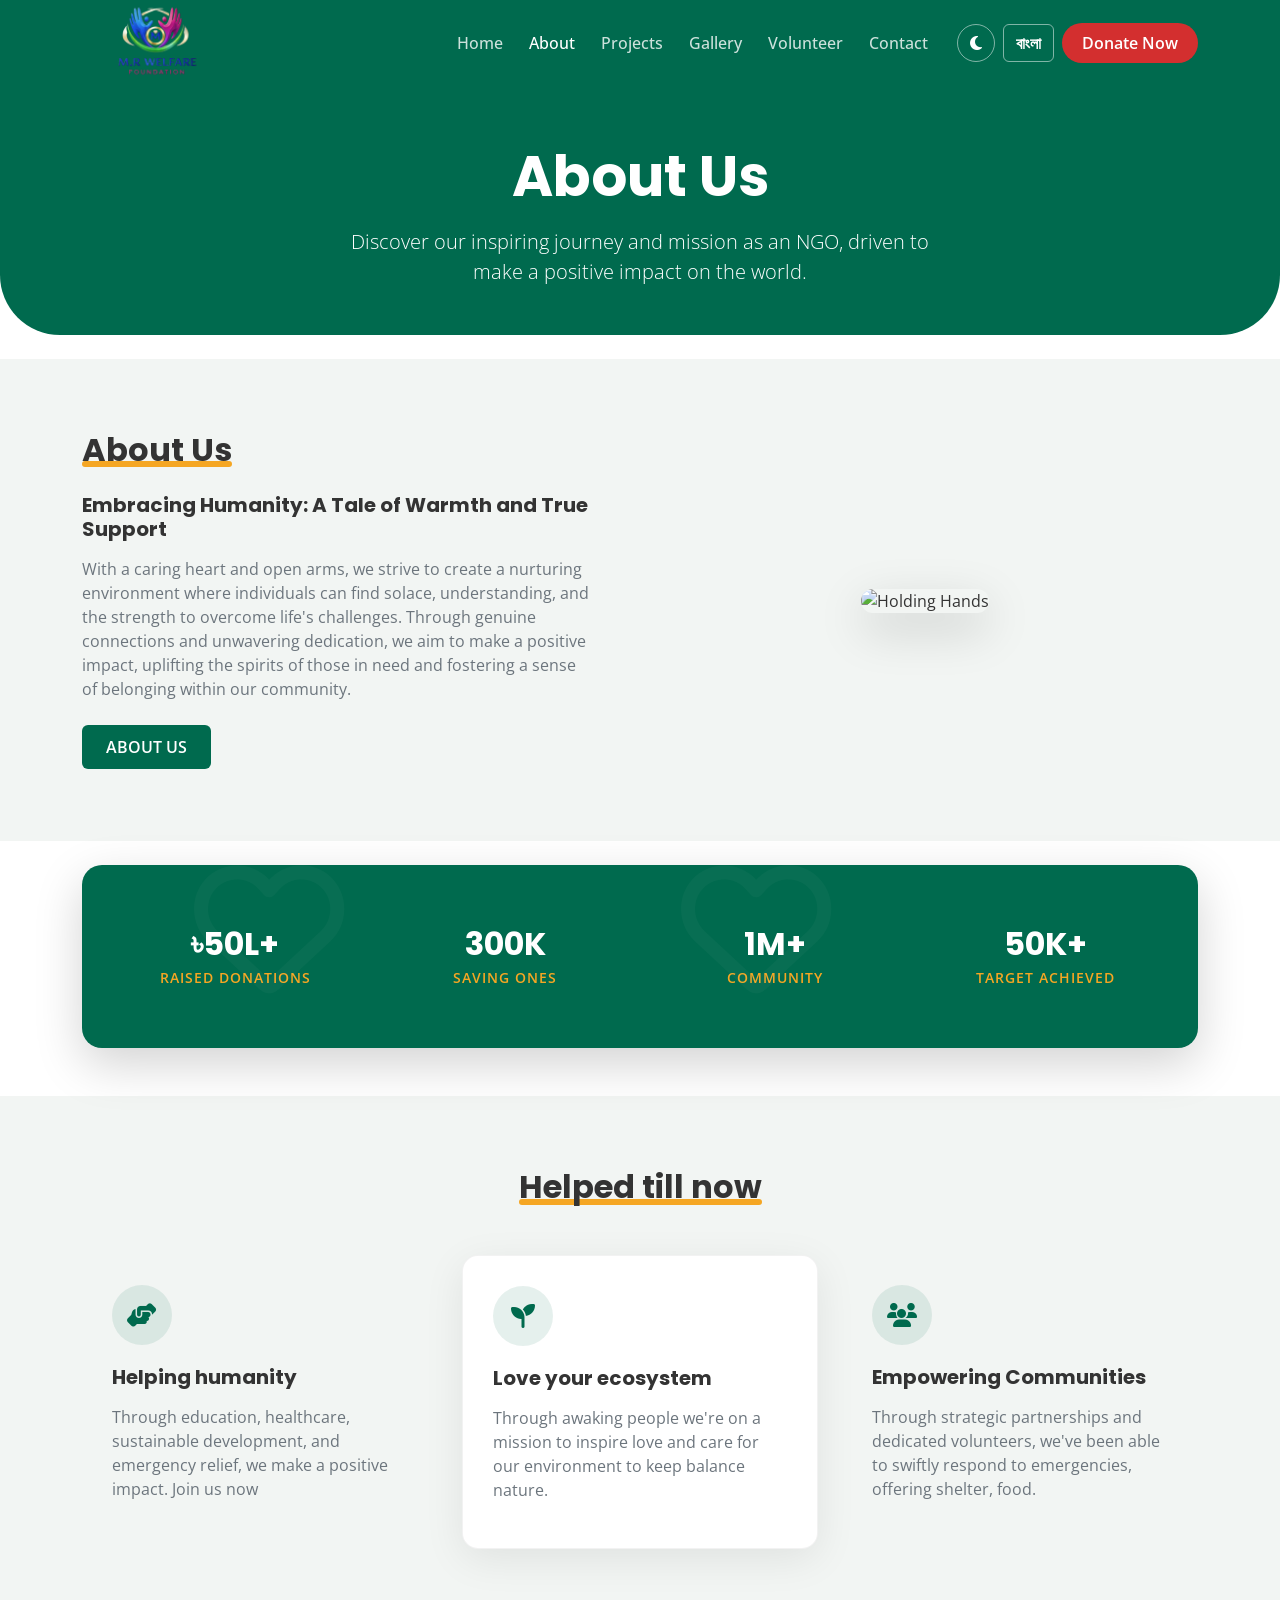
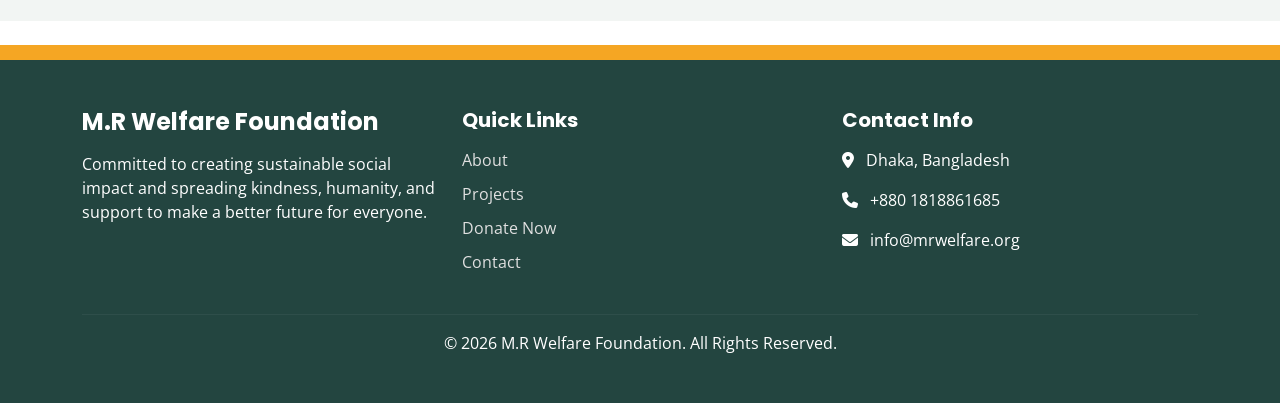
==== about.html @ cd856afd "First commit" ====
<!DOCTYPE html>
<html lang="en">
<head>
    <meta charset="UTF-8">
    <meta name="viewport" content="width=device-width, initial-scale=1.0">
    <title>About Us | M.R Welfare Foundation</title>
    
    <link href="https://fonts.googleapis.com/css2?family=Open+Sans:wght@300;400;600&family=Poppins:wght@400;500;600;700&family=Noto+Sans+Bengali:wght@400;500;600;700&display=swap" rel="stylesheet">
    <link href="https://cdn.jsdelivr.net/npm/bootstrap@5.3.2/dist/css/bootstrap.min.css" rel="stylesheet">
    <link rel="stylesheet" href="https://cdnjs.cloudflare.com/ajax/libs/font-awesome/6.4.2/css/all.min.css">
    
    <link rel="stylesheet" href="asstes/css/style.css">
</head>
<body>

    <nav class="navbar navbar-expand-lg sticky-top custom-navbar">
        <div class="container">
            <a class="navbar-brand" href="index.html">
                <img class="nav-logo" src="asstes/image/logo.png" alt="Logo" title="M.R Welfare Foundation">
            </a>
            <button class="navbar-toggler text-white" type="button" data-bs-toggle="collapse" data-bs-target="#navbarNav">
                <i class="fa-solid fa-bars text-white"></i>
            </button>
            <div class="collapse navbar-collapse" id="navbarNav">
                <ul class="navbar-nav ms-auto align-items-center">
                    <li class="nav-item"><a class="nav-link" href="index.html" data-lang="nav_home">Home</a></li>
                    <li class="nav-item"><a class="nav-link active" href="about.html" data-lang="nav_about">About</a></li>
                    <li class="nav-item"><a class="nav-link" href="projects.html" data-lang="nav_projects">Projects</a></li>
                    <li class="nav-item"><a class="nav-link" href="gallery.html" data-lang="nav_gallery">Gallery</a></li>
                    <li class="nav-item"><a class="nav-link" href="volunteer.html" data-lang="nav_volunteer">Volunteer</a></li>
                    <li class="nav-item"><a class="nav-link" href="contact.html" data-lang="nav_contact">Contact</a></li>
                </ul>
                <div class="d-flex align-items-center ms-lg-3 gap-2 mt-3 mt-lg-0">
                    <button id="theme-toggle" class="btn btn-outline-light rounded-circle" title="Toggle Dark/Light Mode">
                        <i class="fa-solid fa-moon"></i>
                    </button>
                    <button id="lang-toggle" class="btn btn-outline-light fw-bold">বাংলা</button>
                    <a class="btn btn-donate" href="donation.html" data-lang="nav_donate">Donate Now</a>
                </div>
            </div>
        </div>
    </nav>

    <header class="about-hero-section d-flex align-items-center justify-content-center">
        <div class="container text-center text-white pb-4">
            <h1 class="display-4 fw-bold mb-3" data-lang="ab_header_title">About Us</h1>
            <p class="lead mx-auto" style="max-width: 600px;" data-lang="ab_header_sub">Discover our inspiring journey and mission as an NGO, driven to make a positive impact on the world.</p>
        </div>
    </header>

    <section class="py-5 mt-4 theme-bg-alt">
        <div class="container py-4">
            <div class="row align-items-center">
                <div class="col-lg-6 pe-lg-5 mb-5 mb-lg-0">
                    <h2 class="fw-bold mb-4 theme-text">
                        <span class="highlight-underline" data-lang="ab_title">About Us</span>
                    </h2>
                    <h5 class="fw-bold mb-3 theme-text" data-lang="ab_subtitle">Embracing Humanity: A Tale of Warmth and True Support</h5>
                    <p class="theme-text-muted mb-4" data-lang="ab_desc">With a caring heart and open arms, we strive to create a nurturing environment where individuals can find solace, understanding, and the strength to overcome life's challenges. Through genuine connections and unwavering dedication, we aim to make a positive impact, uplifting the spirits of those in need and fostering a sense of belonging within our community.</p>
                    <a href="contact.html" class="btn btn-primary-custom" data-lang="ab_btn">ABOUT US</a>
                </div>
                <div class="col-lg-6 text-center">
                    <img src="https://images.unsplash.com/photo-1469571486292-0ba58a3f068b?ixlib=rb-4.0.3&auto=format&fit=crop&w=600&q=80" alt="Holding Hands" class="img-fluid about-side-img shadow-lg">
                </div>
            </div>
        </div>
    </section>

    <section class="py-4 theme-bg">
        <div class="container">
            <div class="stats-banner shadow-lg">
                <div class="row text-center g-4">
                    <div class="col-6 col-md-3">
                        <h2 class="fw-bold text-white mb-1">৳50L+</h2>
                        <p class="stats-label mb-0" data-lang="stat_1">RAISED DONATIONS</p>
                    </div>
                    <div class="col-6 col-md-3">
                        <h2 class="fw-bold text-white mb-1">300K</h2>
                        <p class="stats-label mb-0" data-lang="stat_2">SAVING ONES</p>
                    </div>
                    <div class="col-6 col-md-3">
                        <h2 class="fw-bold text-white mb-1">1M+</h2>
                        <p class="stats-label mb-0" data-lang="stat_3">COMMUNITY</p>
                    </div>
                    <div class="col-6 col-md-3">
                        <h2 class="fw-bold text-white mb-1">50K+</h2>
                        <p class="stats-label mb-0" data-lang="stat_4">TARGET ACHIEVED</p>
                    </div>
                </div>
            </div>
        </div>
    </section>

    <section class="py-5 my-4 theme-bg-alt">
        <div class="container py-4 text-center">
            <h2 class="fw-bold mb-5 theme-text">
                <span class="highlight-underline" data-lang="helped_title">Helped till now</span>
            </h2>
            
            <div class="row g-4 text-start">
                <div class="col-md-4">
                    <div class="feature-box theme-card">
                        <div class="icon-wrapper"><i class="fa-solid fa-handshake-angle"></i></div>
                        <h5 class="fw-bold mb-3 theme-text" data-lang="feat_1_title">Helping humanity</h5>
                        <p class="theme-text-muted" data-lang="feat_1_desc">Through education, healthcare, sustainable development, and emergency relief, we make a positive impact. Join us now</p>
                    </div>
                </div>
                <div class="col-md-4">
                    <div class="feature-box active theme-card-active">
                        <div class="icon-wrapper"><i class="fa-solid fa-seedling"></i></div>
                        <h5 class="fw-bold mb-3 theme-text" data-lang="feat_2_title">Love your ecosystem</h5>
                        <p class="theme-text-muted" data-lang="feat_2_desc">Through awaking people we're on a mission to inspire love and care for our environment to keep balance nature.</p>
                    </div>
                </div>
                <div class="col-md-4">
                    <div class="feature-box theme-card">
                        <div class="icon-wrapper"><i class="fa-solid fa-users"></i></div>
                        <h5 class="fw-bold mb-3 theme-text" data-lang="feat_3_title">Empowering Communities</h5>
                        <p class="theme-text-muted" data-lang="feat_3_desc">Through strategic partnerships and dedicated volunteers, we've been able to swiftly respond to emergencies, offering shelter, food.</p>
                    </div>
                </div>
            </div>
        </div>
    </section>

    <div style="height: 15px; background-color: #F5A623; width: 100%;"></div>

    <footer class="footer py-5 text-white">
        <div class="container">
            <div class="row g-4">
                <div class="col-lg-4">
                    <h4 class="fw-bold mb-3" data-lang="footer_title">M.R Welfare Foundation</h4>
                    <p class="text-light" data-lang="footer_desc">Committed to creating sustainable social impact...</p>
                </div>
                <div class="col-lg-4">
                    <h5 class="fw-bold mb-3" data-lang="footer_quick_links">Quick Links</h5>
                    <ul class="list-unstyled footer-links">
                        <li><a href="about.html" data-lang="nav_about">About Us</a></li>
                        <li><a href="projects.html" data-lang="nav_projects">Our Projects</a></li>
                        <li><a href="donation.html" data-lang="nav_donate">Donate</a></li>
                        <li><a href="contact.html" data-lang="nav_contact">Contact Us</a></li>
                    </ul>
                </div>
                <div class="col-lg-4">
                    <h5 class="fw-bold mb-3" data-lang="footer_contact_info">Contact Info</h5>
                    <p><i class="fa-solid fa-location-dot me-2"></i> <span data-lang="footer_address">Dhaka, Bangladesh</span></p>
                    <p><i class="fa-solid fa-phone me-2"></i> <span data-lang="footer_phone">+880 1XXXXXXXXX</span></p>
                    <p><i class="fa-solid fa-envelope me-2"></i> <span data-lang="footer_email">info@mrwelfare.org</span></p>
                </div>
            </div>
            <hr class="mt-4 mb-3 border-secondary">
            <div class="text-center">
                <p class="mb-0" data-lang="footer_copyright">&copy; 2026 M.R Welfare Foundation. All Rights Reserved.</p>
            </div>
        </div>
    </footer>

    <script src="https://cdn.jsdelivr.net/npm/bootstrap@5.3.2/dist/js/bootstrap.bundle.min.js"></script>
    <script src="asstes/js/script.js"></script>
</body>
</html>
---- asstes/css/style.css ----
/* =========================================
   M.R WELFARE FOUNDATION - CUSTOM STYLES
   Theme: Bangladesh Red & Green (Professional)
========================================= */

:root {
    /* Red & Green Theme Colors */
    --primary-green: #006A4E; /* Bangladesh Flag Deep Green */
    --accent-red: #D32F2F;    /* Professional Crimson Red */
    
    /* Other Layout Colors */
    --footer-bg: #6D8299;     /* Heather Blue (Always) */
    --alternate-bg: #F2F5F3;  /* Very Light Greenish-White */
    --main-bg: #FFFFFF;            
    --text-color: #333333;
    
    /* Fonts */
    --font-heading: 'Poppins', sans-serif;
    --font-body: 'Open Sans', sans-serif;
    --font-bangla: 'Noto Sans Bengali', sans-serif;
}

/* --- Dark Mode Variables --- */
body.dark-mode {
    --main-bg: #121212;
    --alternate-bg: #1A221F; /* Very Dark Greenish-Black */
    --text-color: #E0E0E0;
}

/* Base Styles */
body {
    font-family: var(--font-body);
    background-color: var(--main-bg);
    color: var(--text-color);
    transition: background-color 0.4s, color 0.4s;
}

/* Bangla Font Setup */
body.bangla-active { font-family: var(--font-bangla); }
h1, h2, h3, h4, h5, h6 { font-family: var(--font-heading); }
body.bangla-active h1, body.bangla-active h2, body.bangla-active h3, body.bangla-active h4, body.bangla-active h5, body.bangla-active h6 {
    font-family: var(--font-bangla);
}

/* --- Theme Backgrounds & Text Colors (For Smooth Transitions) --- */
.theme-bg { background-color: var(--main-bg); transition: 0.4s; }
.theme-bg-alt { background-color: var(--alternate-bg); transition: 0.4s; }
.theme-text { color: var(--text-color) !important; transition: 0.4s; }
.theme-text-muted { color: #6c757d !important; transition: 0.4s; }

/* Text Colors */
.text-primary-custom { color: var(--primary-green) !important; }
.text-secondary-custom { color: var(--accent-red) !important; }
.bg-light-alt { background-color: var(--alternate-bg); }

/* Dark Mode Specific Adjustments */
body.dark-mode .theme-bg-alt { background-color: var(--alternate-bg) !important; }
body.dark-mode .theme-card { background-color: #242424 !important; }
body.dark-mode .theme-text { color: #E0E0E0 !important; }
body.dark-mode .theme-text-muted { color: #A0A0A0 !important; }

/* Custom Buttons */
.btn-primary-custom {
    background-color: var(--primary-green);
    color: #fff;
    border: none;
    padding: 10px 24px;
    font-weight: 600;
    transition: 0.3s ease-in-out;
}

.btn-primary-custom:hover {
    background-color: var(--accent-red); 
    color: #fff;
}

/* Donate Button */
.btn-donate {
    background-color: var(--accent-red);
    color: #fff;
    font-weight: 600;
    border-radius: 25px;
    padding: 8px 20px;
    border: none;
    transition: 0.3s;
}

.btn-donate:hover {
    background-color: #B71C1C; 
    color: #fff;
}

/* Navbar */
.custom-navbar {
    background-color: var(--primary-green);
    padding: 15px 0; 
    /* height: 75px; <--- এটি মুছে দেওয়া হয়েছে যাতে মোবাইলের মেনু ওপেন হতে পারে */
}

.nav-logo {
    height: 45px; 
    transform: scale(2.2); 
    transform-origin: left center; 
    width: auto;
    object-fit: contain;
    transition: 0.3s ease-in-out;
}

.custom-navbar .nav-link {
    color: rgba(255,255,255,0.8);
    font-weight: 500;
    margin: 0 5px;
    transition: 0.3s;
}

.custom-navbar .nav-link:hover, 
.custom-navbar .nav-link.active {
    color: #fff;
}

/* Theme & Language Toggles */
#theme-toggle, #lang-toggle {
    border-color: rgba(255,255,255,0.5);
    color: #fff;
}

#theme-toggle:hover, #lang-toggle:hover {
    background-color: var(--accent-red);
    border-color: var(--accent-red);
}

/* Hero Section */
.hero-section {
    background: linear-gradient(rgba(0, 106, 78, 0.75), rgba(0, 0, 0, 0.7)), url('https://images.unsplash.com/photo-1532629345422-7515f3d16bb0?ixlib=rb-4.0.3&auto=format&fit=crop&w=1920&q=80') center/cover no-repeat;
    height: 80vh;
    min-height: 500px;
}

/* Services / Our Work */
.service-card {
    transition: transform 0.3s, box-shadow 0.3s;
    border-radius: 10px;
}

.service-card:hover {
    transform: translateY(-10px);
    box-shadow: 0 10px 20px rgba(0,0,0,0.1) !important;
}

.icon-box {
    width: 70px;
    height: 70px;
    background-color: var(--alternate-bg);
    color: var(--primary-green);
    border-radius: 50%;
    display: flex;
    align-items: center;
    justify-content: center;
    font-size: 30px;
    transition: 0.3s;
}

.service-card:hover .icon-box {
    background-color: var(--primary-green);
    color: #fff;
}

body.dark-mode .icon-box {
    background-color: #333;
}

/* =========================================
   ABOUT US PAGE SPECIFIC STYLES
========================================= */

/* Rounded Header */
.about-hero-section {
    background-color: var(--primary-green);
    min-height: 250px;
    border-bottom-left-radius: 60px;
    border-bottom-right-radius: 60px;
    padding-top: 50px;
}

/* Yellow Highlight Underline */
.highlight-underline {
    position: relative;
    display: inline-block;
    z-index: 1;
}

.highlight-underline::after {
    content: "";
    position: absolute;
    left: 0;
    bottom: 2px;
    width: 100%;
    height: 6px;
    background-color: #F5A623; 
    z-index: -1;
    border-radius: 3px;
}

/* Side Image */
.about-side-img {
    border-radius: 20px;
    object-fit: cover;
    height: 450px;
    width: 100%;
    max-width: 400px;
}

/* Stats Banner */
.stats-banner {
    background-color: var(--primary-green);
    border-radius: 20px;
    padding: 60px 30px;
    position: relative;
    overflow: hidden;
}

.stats-banner::before {
    content: "\f004  \f004  \f004";
    font-family: "Font Awesome 6 Free";
    font-weight: 400;
    font-size: 150px;
    color: rgba(255, 255, 255, 0.03);
    position: absolute;
    top: -50px;
    left: 10%;
    letter-spacing: 150px;
    pointer-events: none;
}

.stats-label {
    color: #F5A623; 
    font-size: 0.85rem;
    font-weight: 600;
    letter-spacing: 1px;
}

/* Feature Boxes */
.feature-box {
    padding: 30px;
    border-radius: 16px;
    transition: 0.3s;
    height: 100%;
}

.feature-box.active {
    background-color: var(--main-bg);
    box-shadow: 0 10px 40px rgba(0,0,0,0.08);
    border: 1px solid rgba(0,0,0,0.05);
}

body.dark-mode .feature-box.active {
    background-color: #242424;
    border: 1px solid #333;
    box-shadow: 0 10px 40px rgba(0,0,0,0.5);
}

.icon-wrapper {
    width: 60px;
    height: 60px;
    background-color: rgba(0, 106, 78, 0.1);
    color: var(--primary-green);
    border-radius: 50%;
    display: flex;
    align-items: center;
    justify-content: center;
    font-size: 24px;
    margin-bottom: 20px;
}

body.dark-mode .icon-wrapper {
    background-color: rgba(255, 255, 255, 0.1);
    color: #A5D6A7;
}

/* =========================================
   OUR PROJECTS PAGE SPECIFIC STYLES
========================================= */

.project-card {
    transition: transform 0.3s ease, box-shadow 0.3s ease;
    background-color: var(--main-bg);
}

.project-card:hover {
    transform: translateY(-10px);
    box-shadow: 0 15px 35px rgba(0,0,0,0.1) !important;
}

body.dark-mode .project-card {
    background-color: #242424;
}

body.dark-mode .project-card:hover {
    box-shadow: 0 15px 35px rgba(0,0,0,0.4) !important;
}

.project-img-wrapper {
    position: relative;
    overflow: hidden;
    height: 250px;
}

.project-img {
    width: 100%;
    height: 100%;
    object-fit: cover;
    transition: transform 0.5s ease;
}

.project-card:hover .project-img {
    transform: scale(1.1); 
}

.project-badge {
    position: absolute;
    top: 20px;
    right: 20px;
    z-index: 2;
    box-shadow: 0 4px 10px rgba(0,0,0,0.2);
}

.btn-outline-primary-custom {
    color: var(--primary-green);
    border: 2px solid var(--primary-green);
    background: transparent;
    padding: 8px 20px;
    border-radius: 25px;
    transition: 0.3s;
}

.btn-outline-primary-custom:hover {
    background-color: var(--primary-green);
    color: #fff;
}

body.dark-mode .btn-outline-primary-custom {
    color: #fff;
    border-color: #fff;
}

body.dark-mode .btn-outline-primary-custom:hover {
    background-color: var(--primary-green);
    border-color: var(--primary-green);
}

/* =========================================
   FOOTER - Updated Color
========================================= */
.footer {
    background-color: rgba(35, 69, 64, 1) !important; 
    color: #ffffff !important;
}

body.dark-mode .footer h4, 
body.dark-mode .footer h5, 
body.dark-mode .footer p, 
body.dark-mode .footer span,
.footer h4, .footer h5, .footer p, .footer span {
    color: #ffffff !important;
}

.footer-links li {
    margin-bottom: 10px;
}

.footer-links a {
    color: #E0E0E0 !important;
    text-decoration: none;
    transition: 0.3s;
}

.footer-links a:hover {
    color: #FFFFFF !important;
    padding-left: 5px;
    text-decoration: underline;
}

.border-secondary {
    border-color: rgba(255, 255, 255, 0.2) !important;
}

/* =========================================
   RESPONSIVE DESIGN (MOBILE & TABLET FIXES)
========================================= */
@media (max-width: 991px) {
    /* Navbar collapse menu padding */
    .navbar-collapse {
        background-color: var(--primary-green);
        padding: 15px;
        border-radius: 10px;
        margin-top: 10px;
    }
}

@media (max-width: 768px) {
    /* Logo scaling fix for mobile */
    .nav-logo {
        transform: scale(1.5); 
        margin-left: 10px;
    }

    /* Hero section button fix for mobile */
    .hero-buttons .btn {
        display: block;
        width: 100%;
        margin-bottom: 15px;
    }
    .hero-buttons .me-3 {
        margin-right: 0 !important;
    }

    /* About page responsive fixes */
    .about-side-img {
        height: 300px;
        margin-top: 30px;
    }
    
    .about-hero-section {
        border-bottom-left-radius: 30px;
        border-bottom-right-radius: 30px;
        padding-top: 20px;
    }

    .stats-banner {
        padding: 30px 15px;
    }

    .stats-banner h2 {
        font-size: 1.6rem;
    }
}
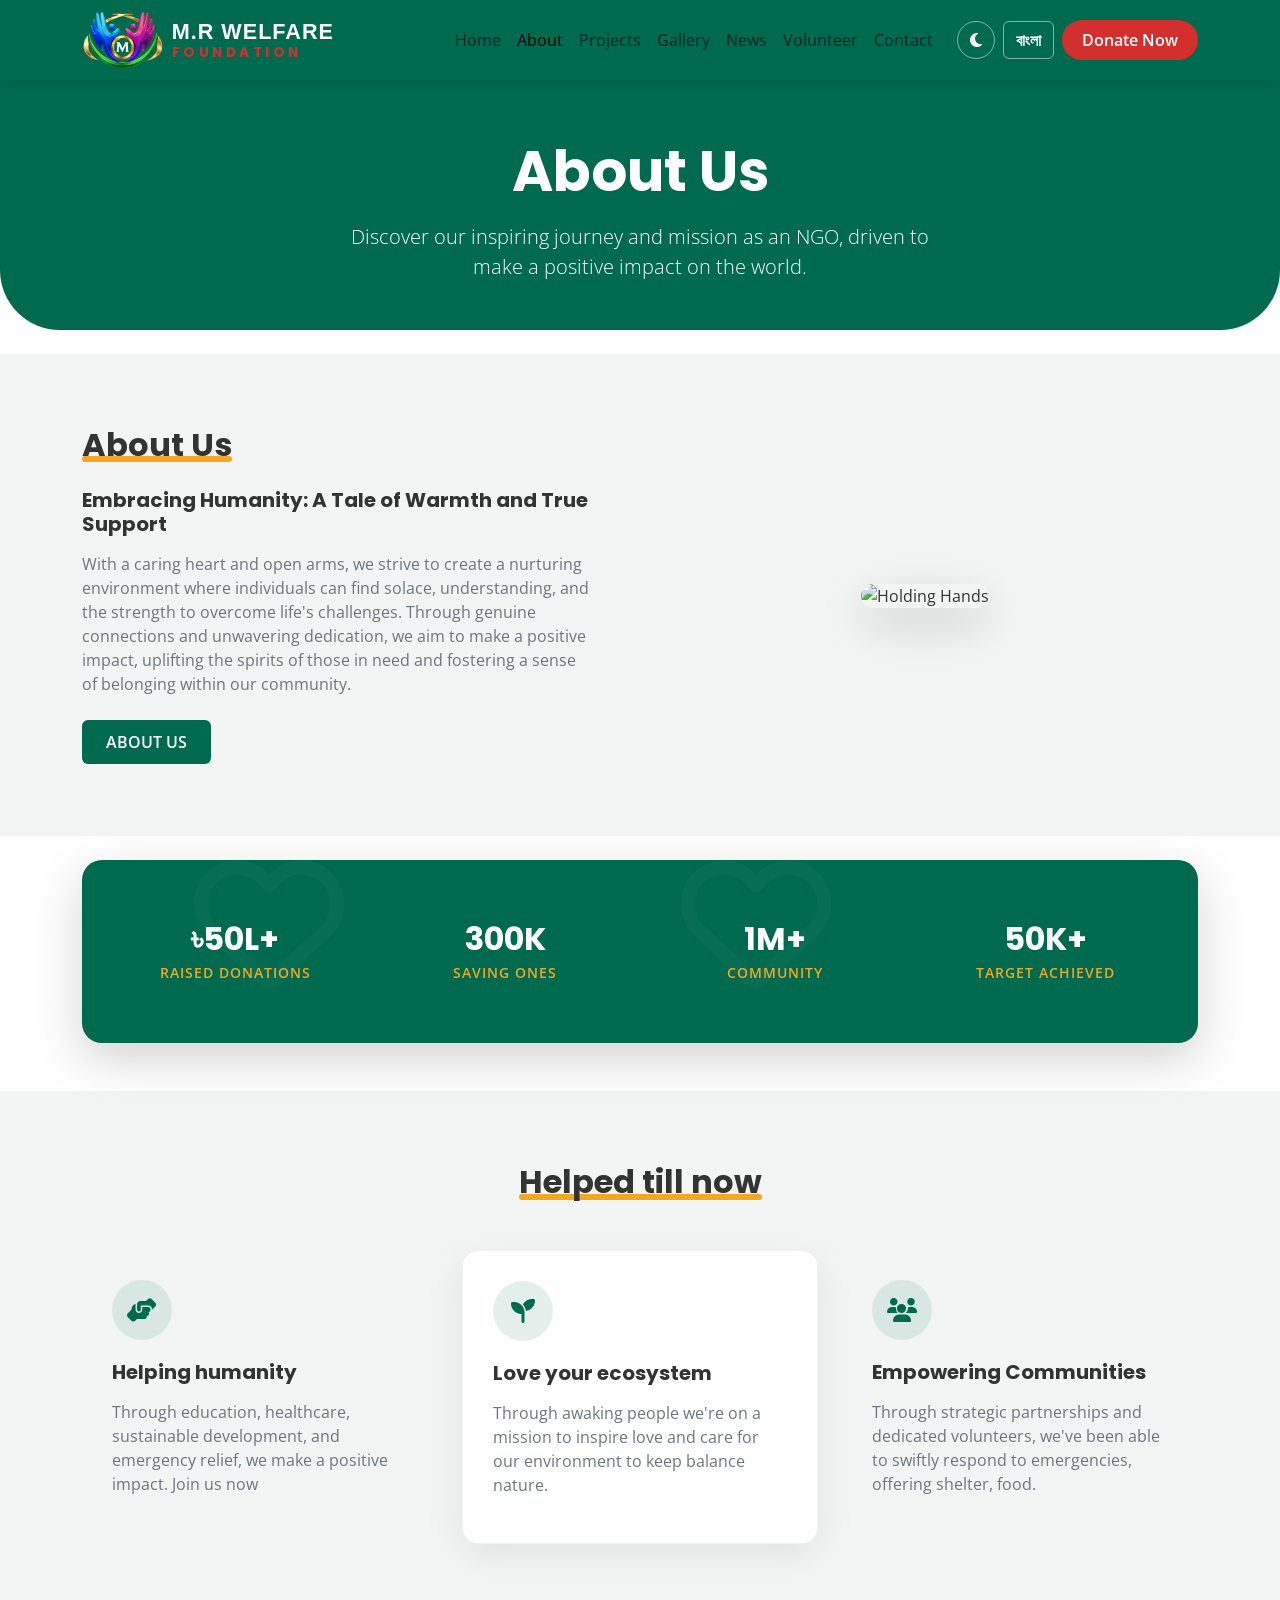
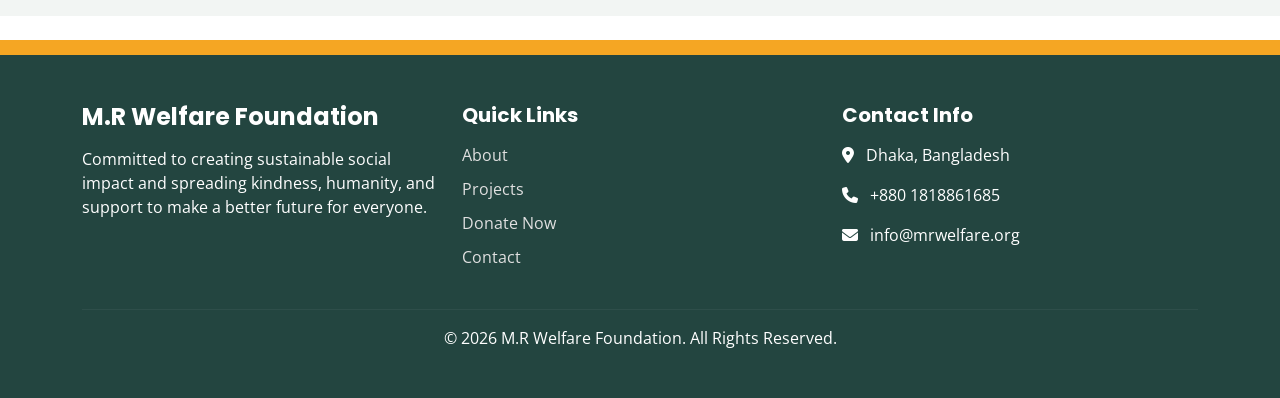
==== commit 80d5c0f5: "Update website design" ====
--- a/about.html
+++ b/about.html
@@ -15,8 +15,13 @@
 
     <nav class="navbar navbar-expand-lg sticky-top custom-navbar">
         <div class="container">
-            <a class="navbar-brand" href="index.html">
+            <a class="navbar-brand custom-brand align-items-center" href="index.html">
                 <img class="nav-logo" src="asstes/image/logo.png" alt="Logo" title="M.R Welfare Foundation">
+                
+                <div class="brand-text-container d-flex flex-column justify-content-center">
+                    <span class="brand-title text-white">M.R WELFARE</span>
+                    <span class="brand-subtitle">FOUNDATION</span>
+                </div>
             </a>
             <button class="navbar-toggler text-white" type="button" data-bs-toggle="collapse" data-bs-target="#navbarNav">
                 <i class="fa-solid fa-bars text-white"></i>
@@ -27,6 +32,7 @@
                     <li class="nav-item"><a class="nav-link active" href="about.html" data-lang="nav_about">About</a></li>
                     <li class="nav-item"><a class="nav-link" href="projects.html" data-lang="nav_projects">Projects</a></li>
                     <li class="nav-item"><a class="nav-link" href="gallery.html" data-lang="nav_gallery">Gallery</a></li>
+                    <li class="nav-item"><a class="nav-link" href="blog.html" data-lang="nav_blog">News</a></li>
                     <li class="nav-item"><a class="nav-link" href="volunteer.html" data-lang="nav_volunteer">Volunteer</a></li>
                     <li class="nav-item"><a class="nav-link" href="contact.html" data-lang="nav_contact">Contact</a></li>
                 </ul>
--- a/asstes/css/style.css
+++ b/asstes/css/style.css
@@ -91,33 +91,76 @@
 }
 
 /* Navbar */
+/* Navbar */
 .custom-navbar {
     background-color: var(--primary-green);
-    padding: 15px 0; 
-    /* height: 75px; <--- এটি মুছে দেওয়া হয়েছে যাতে মোবাইলের মেনু ওপেন হতে পারে */
+    padding: 5px 0 !important;
+    box-shadow: 0 2px 10px rgba(0,0,0,0.1);
+    /* নিচের লাইনটি অ্যানিমেশনের জন্য যোগ করা হলো */
+    transition: transform 0.4s ease-in-out, background-color 0.4s; 
+    z-index: 1030; /* অন্য সবকিছুর উপরে রাখার জন্য */
+}
+
+/* স্ক্রল করলে ন্যাভবার লুকানোর ক্লাস */
+.nav-hidden {
+    transform: translateY(-100%); /* এটি ন্যাভবারকে উপরের দিকে টেনে স্ক্রিনের বাইরে লুকিয়ে ফেলবে */
+}
+
+
+/* =========================================
+   Navbar Logo & Brand Text Adjustments
+========================================= */
+.custom-brand {
+    display: flex;
+    text-decoration: none;
+    align-items: center;
+    gap: 8px; /* লোগো এবং লেখার মাঝের ফাঁকা জায়গা একদম কমিয়ে দিলাম */
+    z-index: 10;
 }
 
 .nav-logo {
-    height: 45px; 
-    transform: scale(2.2); 
-    transform-origin: left center; 
+    height: 60px; /* লোগো আগের চেয়ে অনেক বড় এবং স্পষ্ট দেখাবে */
     width: auto;
     object-fit: contain;
-    transition: 0.3s ease-in-out;
-}
-
-.custom-navbar .nav-link {
-    color: rgba(255,255,255,0.8);
-    font-weight: 500;
-    margin: 0 5px;
-    transition: 0.3s;
-}
-
-.custom-navbar .nav-link:hover, 
-.custom-navbar .nav-link.active {
-    color: #fff;
-}
-
+    /* নোট: যদি আপনার PNG ইমেজের ভেতরেই অনেক ফাঁকা জায়গা থাকে, তাহলে নিচের লাইনটির কমেন্ট তুলে দিন: */
+    margin-right: opx; 
+}
+
+/* টেক্সটের ডিজাইন আরও প্রফেশনাল করা হলো */
+.brand-title {
+    font-size: 1.35rem; /* লেখাটি লোগোর সাথে ব্যালেন্স করার জন্য সাইজ */
+    font-weight: 800;
+    letter-spacing: 1px;
+    font-family: var(--font-heading);
+    line-height: 1;
+}
+
+.brand-subtitle {
+    color: var(--accent-red);
+    font-size: 0.85rem;
+    font-weight: 700;
+    letter-spacing: 3.5px; /* নিচের লেখাটা একটু ছড়ানো থাকলে প্রফেশনাল লাগে */
+    font-family: var(--font-heading);
+    line-height: 1;
+    margin-top: 3px;
+}
+
+/* মোবাইলের জন্য রেস্পন্সিভ ফিক্স */
+@media (max-width: 768px) {
+    .custom-brand {
+        gap: 18px; /* মোবাইলে গ্যাপ আরও কম হবে */
+    }
+    .nav-logo {
+        height: 50px; /* মোবাইলেও লোগো স্পষ্ট ও বড় থাকবে */
+    }
+    .brand-title {
+        font-size: 1.1rem;
+    }
+    .brand-subtitle {
+        font-size: 0.65rem;
+        letter-spacing: 2px;
+    }
+}
 /* Theme & Language Toggles */
 #theme-toggle, #lang-toggle {
     border-color: rgba(255,255,255,0.5);
@@ -384,6 +427,289 @@
     border-color: rgba(255, 255, 255, 0.2) !important;
 }
 
+
+/* =========================================
+   DONATION PAGE SPECIFIC STYLES
+========================================= */
+
+/* Amount Selection Buttons */
+.amount-btn {
+    color: var(--primary-green);
+    border-color: var(--primary-green);
+    border-radius: 8px;
+    transition: 0.3s;
+}
+
+.amount-btn:hover, .amount-btn.active {
+    background-color: var(--primary-green);
+    color: #fff;
+    border-color: var(--primary-green);
+}
+
+body.dark-mode .amount-btn {
+    color: #A5D6A7;
+    border-color: #A5D6A7;
+}
+
+body.dark-mode .amount-btn:hover, body.dark-mode .amount-btn.active {
+    background-color: #A5D6A7;
+    color: #121212;
+}
+
+/* Custom Input Field */
+.amount-input::-webkit-outer-spin-button,
+.amount-input::-webkit-inner-spin-button {
+    -webkit-appearance: none;
+    margin: 0;
+}
+
+/* Dark Mode Form Inputs */
+.theme-input {
+    background-color: transparent;
+    border: 1px solid #ced4da;
+    color: var(--text-color);
+    transition: 0.3s;
+}
+
+body.dark-mode .theme-input {
+    background-color: #2A2A2A;
+    border-color: #444;
+    color: #E0E0E0;
+}
+
+body.dark-mode .theme-input::placeholder {
+    color: #888;
+}
+
+body.dark-mode .theme-input:focus {
+    background-color: #333;
+    border-color: var(--primary-green);
+    color: #fff;
+    box-shadow: 0 0 0 0.25rem rgba(0, 106, 78, 0.25);
+}
+
+/* Payment Boxes */
+.payment-box {
+    background-color: #FAFAFA;
+    border-color: #eee !important;
+    transition: 0.3s;
+}
+
+.payment-box:hover {
+    box-shadow: 0 5px 15px rgba(0,0,0,0.05);
+    transform: translateY(-2px);
+}
+
+body.dark-mode .payment-box {
+    background-color: #2A2A2A;
+    border-color: #333 !important;
+}
+
+body.dark-mode .payment-box .bg-light {
+    background-color: #333 !important;
+}
+
+/* =========================================
+   GALLERY PAGE SPECIFIC STYLES
+========================================= */
+
+.gallery-item {
+    position: relative;
+    overflow: hidden;
+    border-radius: 12px;
+    cursor: pointer;
+    background-color: #000; /* For better contrast during transition */
+}
+
+.gallery-item img {
+    width: 100%;
+    height: 300px; /* Fixed height for uniformity */
+    object-fit: cover;
+    transition: transform 0.5s ease, opacity 0.5s ease;
+}
+
+/* The overlay that slides up from the bottom */
+.gallery-overlay {
+    position: absolute;
+    bottom: -100%; /* Hidden by default */
+    left: 0;
+    width: 100%;
+    padding: 30px 20px 20px;
+    background: linear-gradient(to top, rgba(0, 106, 78, 0.95), transparent);
+    color: white;
+    transition: bottom 0.4s ease-in-out;
+}
+
+/* Hover Effects */
+.gallery-item:hover img {
+    transform: scale(1.1);
+    opacity: 0.8; /* Slightly darkens the image to make text pop */
+}
+
+.gallery-item:hover .gallery-overlay {
+    bottom: 0; /* Slides up smoothly */
+}
+
+body.dark-mode .gallery-item {
+    border: 1px solid #333;
+}
+/* =========================================
+   MASONRY GALLERY (Random Layout)
+========================================= */
+.masonry-gallery {
+    column-count: 3;
+    column-gap: 1.5rem;
+}
+
+.masonry-item {
+    break-inside: avoid; /* Prevents images from splitting across columns */
+    margin-bottom: 1.5rem;
+    border-radius: 12px;
+    overflow: hidden;
+    position: relative;
+    background-color: #000;
+}
+
+.masonry-item img {
+    width: 100%;
+    display: block;
+    border-radius: 12px;
+    transition: transform 0.4s ease, opacity 0.4s ease;
+}
+
+.masonry-item:hover img {
+    transform: scale(1.08);
+    opacity: 0.85;
+}
+
+body.dark-mode .masonry-item {
+    border: 1px solid #333;
+}
+
+/* Responsive Masonry */
+@media (max-width: 991px) {
+    .masonry-gallery {
+        column-count: 2;
+    }
+}
+
+@media (max-width: 576px) {
+    .masonry-gallery {
+        column-count: 1;
+    }
+}
+/* =========================================
+   BLOG & NEWS PAGE SPECIFIC STYLES
+========================================= */
+
+.blog-card {
+    transition: transform 0.3s ease, box-shadow 0.3s ease;
+}
+
+.blog-card:hover {
+    transform: translateY(-8px);
+    box-shadow: 0 15px 35px rgba(0,0,0,0.1) !important;
+}
+
+body.dark-mode .blog-card:hover {
+    box-shadow: 0 15px 35px rgba(0,0,0,0.5) !important;
+}
+
+/* Date Badge Overlapping Image */
+.blog-date-badge {
+    position: absolute;
+    top: 15px;
+    left: 15px;
+    background-color: var(--accent-red);
+    color: white;
+    padding: 8px 15px;
+    border-radius: 10px;
+    text-align: center;
+    line-height: 1.2;
+}
+
+.blog-date-badge span {
+    font-size: 1.5rem;
+    font-weight: 700;
+}
+
+/* Custom Pagination */
+.pagination-custom .page-link {
+    color: var(--primary-green);
+    border: none;
+    margin: 0 5px;
+    border-radius: 8px;
+    font-weight: 600;
+    transition: 0.3s;
+    background-color: var(--main-bg);
+    box-shadow: 0 2px 5px rgba(0,0,0,0.05);
+}
+
+.pagination-custom .page-item.active .page-link {
+    background-color: var(--primary-green);
+    color: white;
+}
+
+.pagination-custom .page-link:hover {
+    background-color: var(--alternate-bg);
+}
+
+body.dark-mode .pagination-custom .page-link {
+    background-color: #242424;
+    color: #A5D6A7;
+}
+
+body.dark-mode .pagination-custom .page-item.active .page-link {
+    background-color: var(--primary-green);
+    color: white;
+}
+/* =========================================
+   CONTACT PAGE SPECIFIC STYLES
+========================================= */
+
+.contact-info-card {
+    transition: transform 0.3s ease;
+}
+
+.contact-info-card:hover {
+    transform: translateX(10px); /* Hover করলে একটু ডানদিকে সরবে */
+}
+
+/* Social Media Icon Buttons */
+.social-icon-btn {
+    display: flex;
+    align-items: center;
+    justify-content: center;
+    width: 45px;
+    height: 45px;
+    background-color: var(--primary-green);
+    color: white;
+    border-radius: 50%;
+    font-size: 1.2rem;
+    text-decoration: none;
+    transition: 0.3s ease;
+}
+
+.social-icon-btn:hover {
+    background-color: var(--accent-red);
+    color: white;
+    transform: translateY(-5px);
+    box-shadow: 0 5px 15px rgba(211, 47, 47, 0.4);
+}
+
+body.dark-mode .contact-info-card .icon-wrapper {
+    background-color: #333 !important;
+    color: #A5D6A7 !important;
+}
+
+/* Map Section Adjustment */
+.map-section iframe {
+    filter: grayscale(20%); /* ম্যাপটাকে ওয়েবসাইটের কালারের সাথে একটু মানানসই করার জন্য */
+}
+
+body.dark-mode .map-section iframe {
+    filter: invert(90%) hue-rotate(180deg) grayscale(30%); /* ডার্ক মোডে ম্যাপটাও ডার্ক হয়ে যাবে */
+}
 /* =========================================
    RESPONSIVE DESIGN (MOBILE & TABLET FIXES)
 ========================================= */
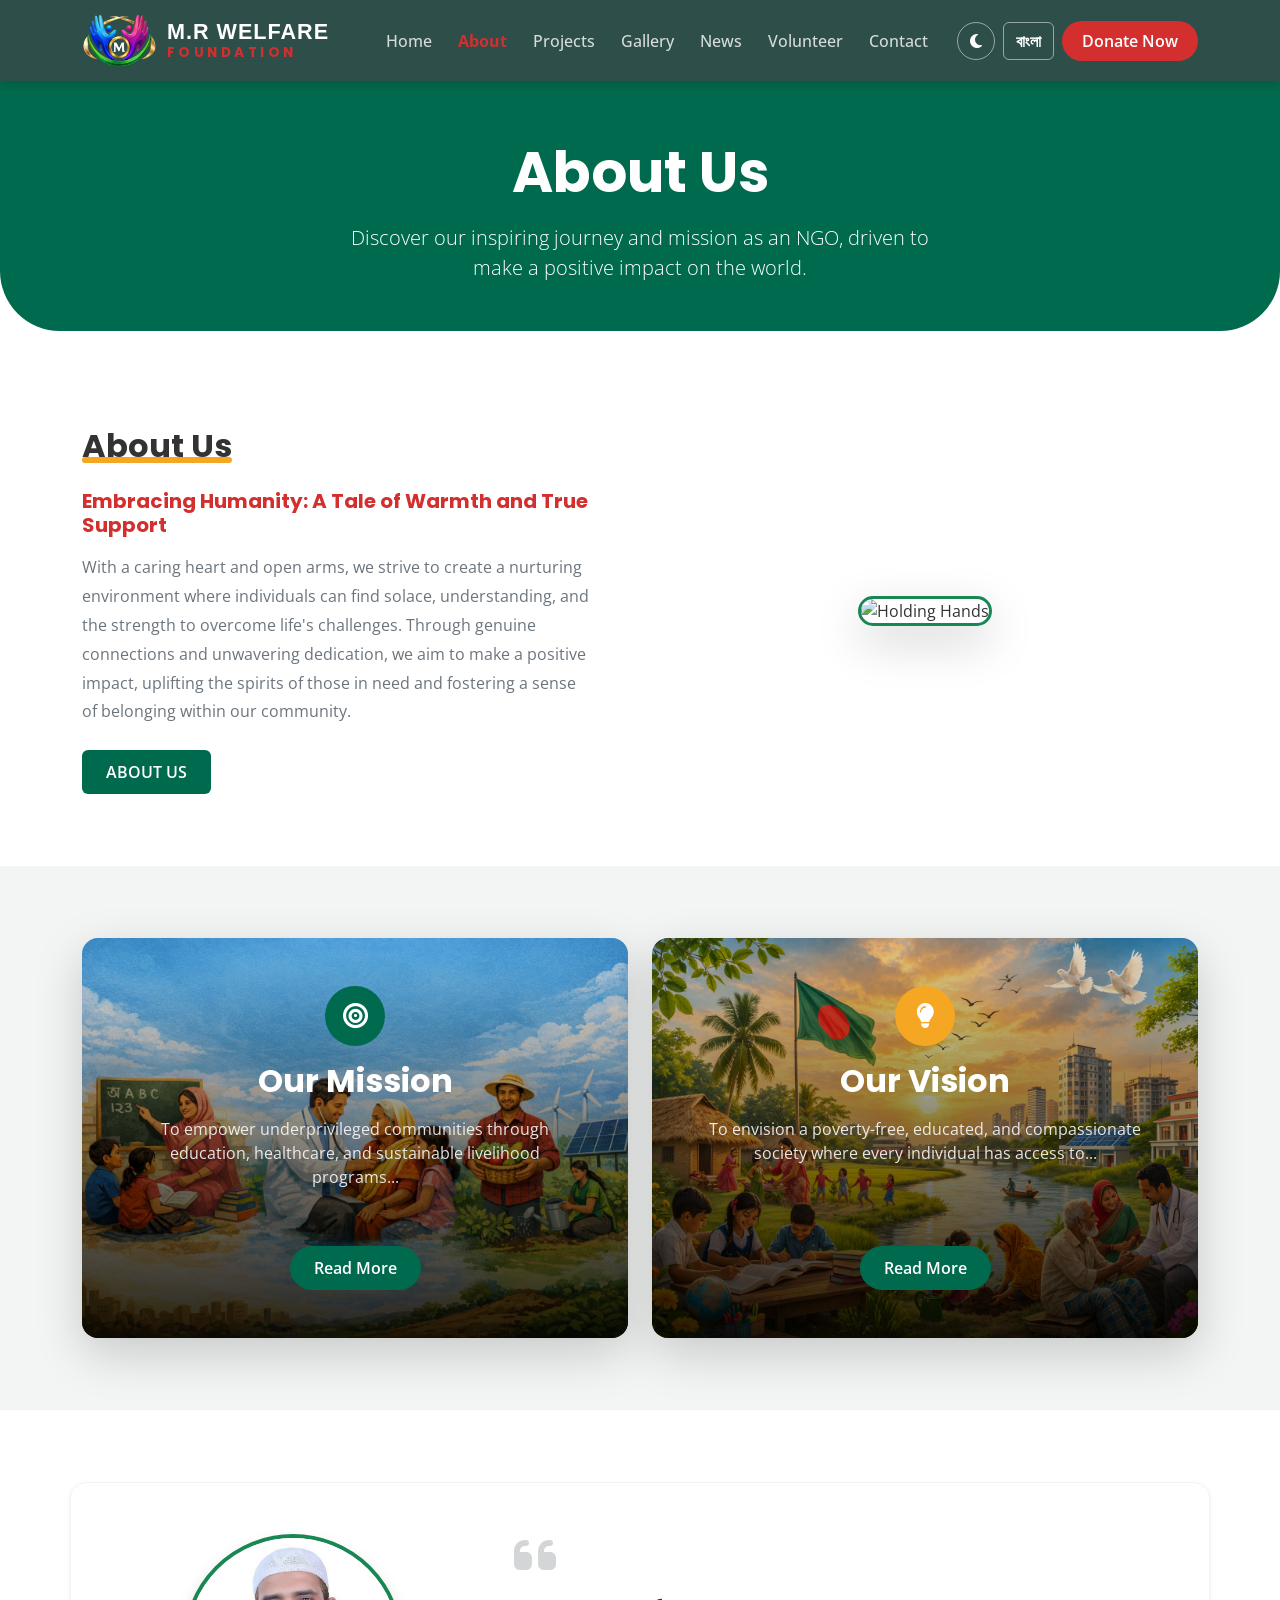
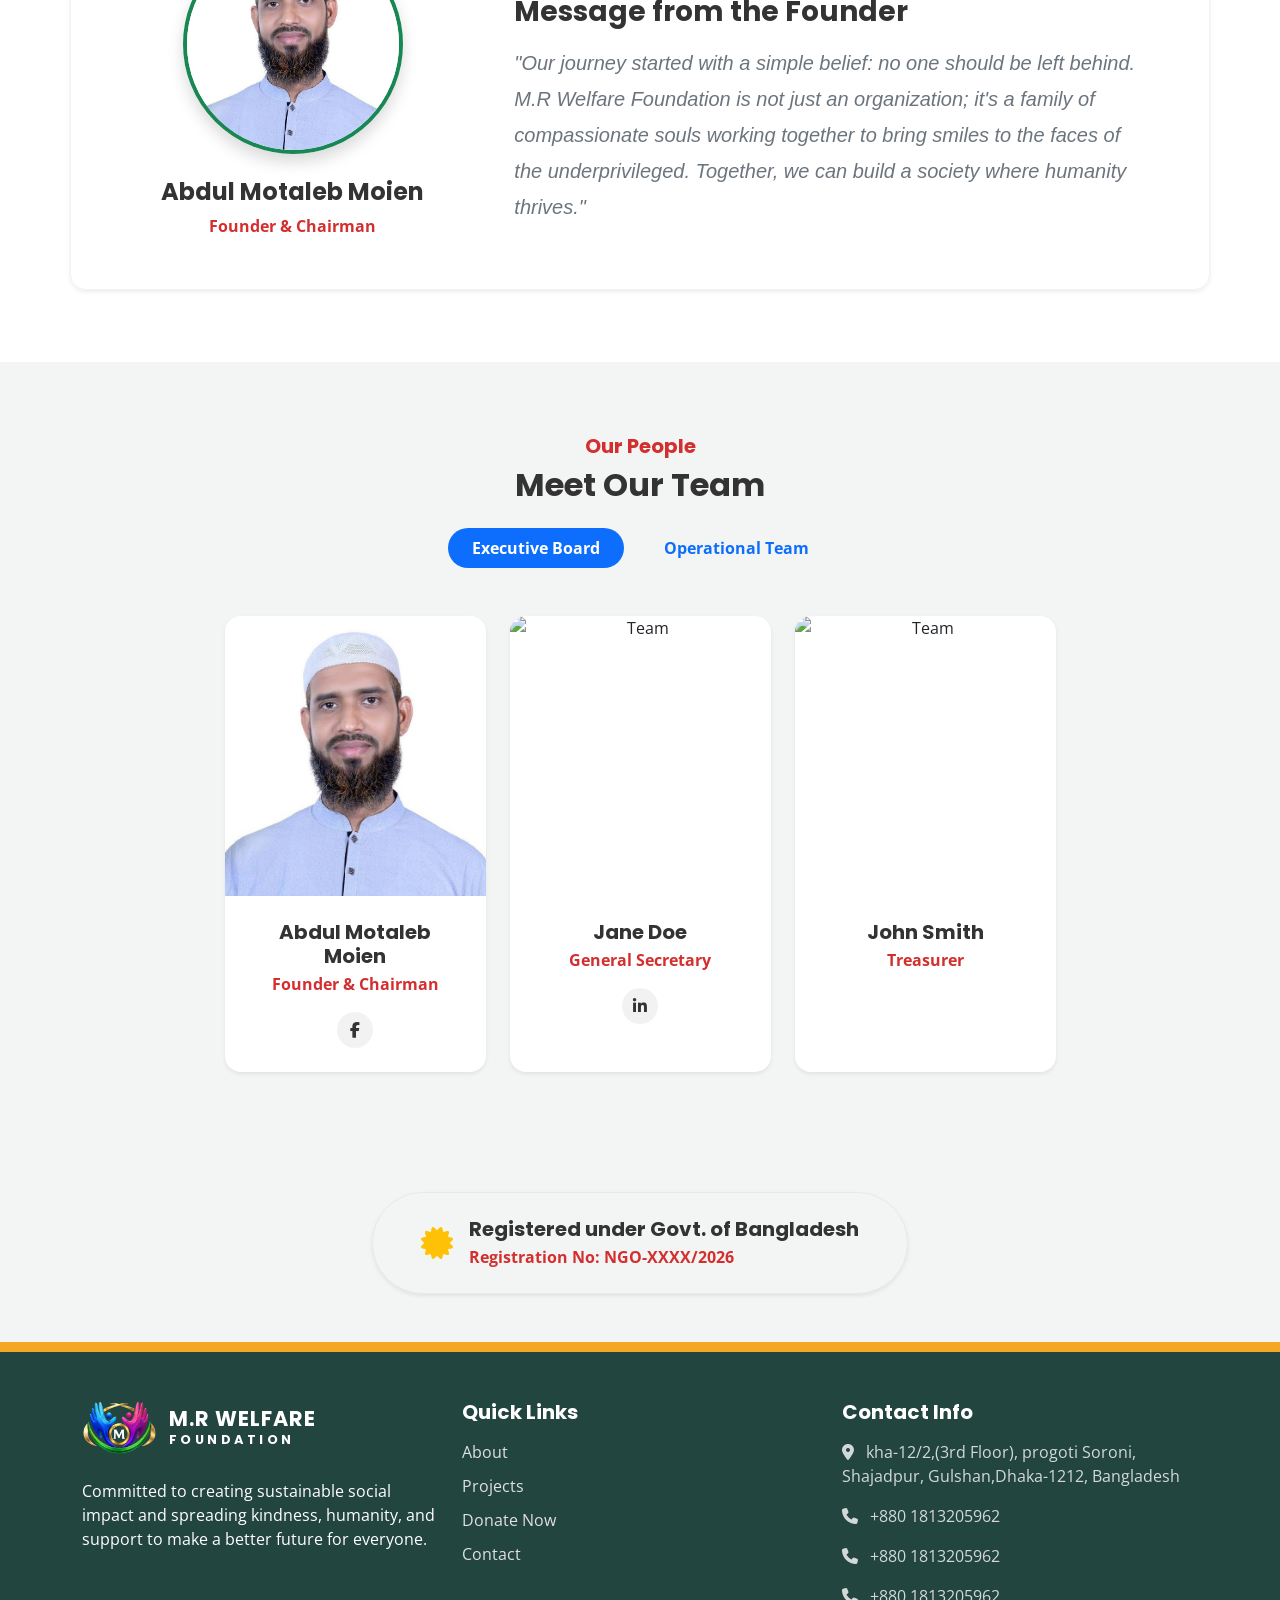
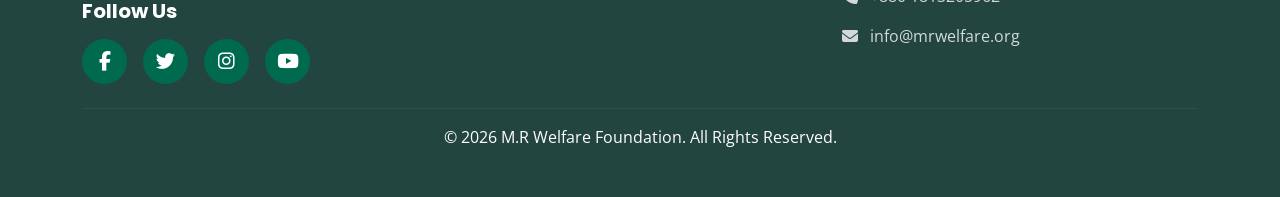
==== commit 06a36fa1: "update website" ====
--- a/about.html
+++ b/about.html
@@ -4,6 +4,7 @@
     <meta charset="UTF-8">
     <meta name="viewport" content="width=device-width, initial-scale=1.0">
     <title>About Us | M.R Welfare Foundation</title>
+    <link rel="icon" type="image/png" href="asstes/image/logo.png">
     
     <link href="https://fonts.googleapis.com/css2?family=Open+Sans:wght@300;400;600&family=Poppins:wght@400;500;600;700&family=Noto+Sans+Bengali:wght@400;500;600;700&display=swap" rel="stylesheet">
     <link href="https://cdn.jsdelivr.net/npm/bootstrap@5.3.2/dist/css/bootstrap.min.css" rel="stylesheet">
@@ -11,7 +12,7 @@
     
     <link rel="stylesheet" href="asstes/css/style.css">
 </head>
-<body>
+<body class="theme-bg">
 
     <nav class="navbar navbar-expand-lg sticky-top custom-navbar">
         <div class="container">
@@ -54,89 +55,230 @@
         </div>
     </header>
 
-    <section class="py-5 mt-4 theme-bg-alt">
+    <section class="py-5 mt-4 theme-bg">
         <div class="container py-4">
             <div class="row align-items-center">
                 <div class="col-lg-6 pe-lg-5 mb-5 mb-lg-0">
                     <h2 class="fw-bold mb-4 theme-text">
                         <span class="highlight-underline" data-lang="ab_title">About Us</span>
                     </h2>
-                    <h5 class="fw-bold mb-3 theme-text" data-lang="ab_subtitle">Embracing Humanity: A Tale of Warmth and True Support</h5>
-                    <p class="theme-text-muted mb-4" data-lang="ab_desc">With a caring heart and open arms, we strive to create a nurturing environment where individuals can find solace, understanding, and the strength to overcome life's challenges. Through genuine connections and unwavering dedication, we aim to make a positive impact, uplifting the spirits of those in need and fostering a sense of belonging within our community.</p>
+                    <h5 class="fw-bold mb-3 text-secondary-custom" data-lang="ab_subtitle">Embracing Humanity: A Tale of Warmth and True Support</h5>
+                    <p class="theme-text-muted mb-4" data-lang="ab_desc" style="line-height: 1.8;">With a caring heart and open arms, we strive to create a nurturing environment where individuals can find solace, understanding, and the strength to overcome life's challenges. Through genuine connections and unwavering dedication, we aim to make a positive impact, uplifting the spirits of those in need and fostering a sense of belonging within our community.</p>
                     <a href="contact.html" class="btn btn-primary-custom" data-lang="ab_btn">ABOUT US</a>
                 </div>
                 <div class="col-lg-6 text-center">
-                    <img src="https://images.unsplash.com/photo-1469571486292-0ba58a3f068b?ixlib=rb-4.0.3&auto=format&fit=crop&w=600&q=80" alt="Holding Hands" class="img-fluid about-side-img shadow-lg">
-                </div>
-            </div>
-        </div>
-    </section>
-
-    <section class="py-4 theme-bg">
-        <div class="container">
-            <div class="stats-banner shadow-lg">
-                <div class="row text-center g-4">
-                    <div class="col-6 col-md-3">
-                        <h2 class="fw-bold text-white mb-1">৳50L+</h2>
-                        <p class="stats-label mb-0" data-lang="stat_1">RAISED DONATIONS</p>
-                    </div>
-                    <div class="col-6 col-md-3">
-                        <h2 class="fw-bold text-white mb-1">300K</h2>
-                        <p class="stats-label mb-0" data-lang="stat_2">SAVING ONES</p>
-                    </div>
-                    <div class="col-6 col-md-3">
-                        <h2 class="fw-bold text-white mb-1">1M+</h2>
-                        <p class="stats-label mb-0" data-lang="stat_3">COMMUNITY</p>
-                    </div>
-                    <div class="col-6 col-md-3">
-                        <h2 class="fw-bold text-white mb-1">50K+</h2>
-                        <p class="stats-label mb-0" data-lang="stat_4">TARGET ACHIEVED</p>
-                    </div>
-                </div>
-            </div>
-        </div>
-    </section>
-
-    <section class="py-5 my-4 theme-bg-alt">
-        <div class="container py-4 text-center">
-            <h2 class="fw-bold mb-5 theme-text">
-                <span class="highlight-underline" data-lang="helped_title">Helped till now</span>
-            </h2>
-            
-            <div class="row g-4 text-start">
-                <div class="col-md-4">
-                    <div class="feature-box theme-card">
-                        <div class="icon-wrapper"><i class="fa-solid fa-handshake-angle"></i></div>
-                        <h5 class="fw-bold mb-3 theme-text" data-lang="feat_1_title">Helping humanity</h5>
-                        <p class="theme-text-muted" data-lang="feat_1_desc">Through education, healthcare, sustainable development, and emergency relief, we make a positive impact. Join us now</p>
-                    </div>
-                </div>
-                <div class="col-md-4">
-                    <div class="feature-box active theme-card-active">
-                        <div class="icon-wrapper"><i class="fa-solid fa-seedling"></i></div>
-                        <h5 class="fw-bold mb-3 theme-text" data-lang="feat_2_title">Love your ecosystem</h5>
-                        <p class="theme-text-muted" data-lang="feat_2_desc">Through awaking people we're on a mission to inspire love and care for our environment to keep balance nature.</p>
-                    </div>
-                </div>
-                <div class="col-md-4">
-                    <div class="feature-box theme-card">
-                        <div class="icon-wrapper"><i class="fa-solid fa-users"></i></div>
-                        <h5 class="fw-bold mb-3 theme-text" data-lang="feat_3_title">Empowering Communities</h5>
-                        <p class="theme-text-muted" data-lang="feat_3_desc">Through strategic partnerships and dedicated volunteers, we've been able to swiftly respond to emergencies, offering shelter, food.</p>
-                    </div>
-                </div>
-            </div>
-        </div>
-    </section>
-
-    <div style="height: 15px; background-color: #F5A623; width: 100%;"></div>
-
-    <footer class="footer py-5 text-white">
+                    <img src="https://images.unsplash.com/photo-1469571486292-0ba58a3f068b?ixlib=rb-4.0.3&auto=format&fit=crop&w=600&q=80" alt="Holding Hands" class="img-fluid about-side-img shadow-lg border border-3 border-success">
+                </div>
+            </div>
+        </div>
+    </section>
+
+<section class="py-5 bg-light-alt theme-bg-alt">
+        <div class="container py-4">
+            <div class="row g-4">
+                
+                <div class="col-md-6">
+                    <div class="card border-0 shadow-lg rounded-4 overflow-hidden position-relative mission-vision-card" style="background-image: url('asstes/image/mision.png');">
+                        <div class="card-overlay p-4 p-md-5 d-flex flex-column justify-content-end h-100 text-center">
+                            <div class="icon-box mx-auto mb-3" style="background-color: var(--primary-green); width: 60px; height: 60px; font-size: 25px; color: white;"><i class="fa-solid fa-bullseye"></i></div>
+                            <h2 class="fw-bold text-white mb-3" data-lang="ab_mission_title">Our Mission</h2>
+                            <p class="text-light mb-4" data-lang="ab_mission_short" style="opacity: 0.9;">To empower underprivileged communities through education, healthcare, and sustainable livelihood programs...</p>
+                            <button class="btn btn-primary-custom align-self-center mt-auto rounded-pill px-4" data-bs-toggle="modal" data-bs-target="#missionModal" data-lang="btn_read_more">Read More <i class="fa-solid fa-arrow-right ms-2"></i></button>
+                        </div>
+                    </div>
+                </div>
+
+                <div class="col-md-6">
+                    <div class="card border-0 shadow-lg rounded-4 overflow-hidden position-relative mission-vision-card" style="background-image: url('asstes/image/vision.png');">
+                        <div class="card-overlay p-4 p-md-5 d-flex flex-column justify-content-end h-100 text-center">
+                            <div class="icon-box mx-auto mb-3" style="background-color: #F5A623; width: 60px; height: 60px; font-size: 25px; color: white;"><i class="fa-solid fa-lightbulb"></i></div>
+                            <h2 class="fw-bold text-white mb-3" data-lang="ab_vision_title">Our Vision</h2>
+                            <p class="text-light mb-4" data-lang="ab_vision_short" style="opacity: 0.9;">To envision a poverty-free, educated, and compassionate society where every individual has access to...</p>
+                            <button class="btn btn-primary-custom align-self-center mt-auto rounded-pill px-4" data-bs-toggle="modal" data-bs-target="#visionModal" data-lang="btn_read_more">Read More <i class="fa-solid fa-arrow-right ms-2"></i></button>
+                        </div>
+                    </div>
+                </div>
+
+            </div>
+        </div>
+    </section>
+
+
+
+    <div class="modal fade" id="missionModal" tabindex="-1" aria-labelledby="missionModalLabel" aria-hidden="true">
+        <div class="modal-dialog modal-lg modal-dialog-centered">
+            <div class="modal-content theme-bg border-0 shadow-lg rounded-4 overflow-hidden">
+                <div class="modal-header border-0 bg-light-alt theme-bg-alt pb-0 pt-4 px-4">
+                    <h3 class="modal-title fw-bold text-primary-custom" id="missionModalLabel" data-lang="ab_mission_title">Our Mission</h3>
+                    <button type="button" class="btn-close" data-bs-dismiss="modal" aria-label="Close"></button>
+                </div>
+                <div class="modal-body p-4 p-md-5 pt-3">
+                    <img src="asstes/image/mision.png" alt="Mission" class="img-fluid rounded-3 mb-4 w-100" style="height: 300px; object-fit: cover;">
+                    <p class="theme-text-muted fs-5" style="line-height: 1.8;" data-lang="ab_mission_long">Our ultimate mission is to empower underprivileged and marginalized communities through comprehensive education, accessible healthcare, and sustainable livelihood programs. We firmly believe that every individual deserves a life of dignity, respect, and equal opportunities. By creating supportive environments and providing necessary resources, we aim to break the cycle of poverty and build a foundation where future generations can thrive and lead independent, successful lives.</p>
+                </div>
+            </div>
+        </div>
+    </div>
+
+    <div class="modal fade" id="visionModal" tabindex="-1" aria-labelledby="visionModalLabel" aria-hidden="true">
+        <div class="modal-dialog modal-lg modal-dialog-centered">
+            <div class="modal-content theme-bg border-0 shadow-lg rounded-4 overflow-hidden">
+                <div class="modal-header border-0 bg-light-alt theme-bg-alt pb-0 pt-4 px-4">
+                    <h3 class="modal-title fw-bold text-warning" id="visionModalLabel" data-lang="ab_vision_title">Our Vision</h3>
+                    <button type="button" class="btn-close" data-bs-dismiss="modal" aria-label="Close"></button>
+                </div>
+                <div class="modal-body p-4 p-md-5 pt-3">
+                    <img src="asstes/image/vision.png" alt="Vision" class="img-fluid rounded-3 mb-4 w-100" style="height: 300px; object-fit: cover;">
+                    <p class="theme-text-muted fs-5" style="line-height: 1.8;" data-lang="ab_vision_long">We envision a world that is poverty-free, highly educated, and deeply compassionate. A society where no one goes to bed hungry, where every child has access to quality education regardless of their background, and where basic human rights are guaranteed for all. We strive to create a global community driven by empathy and mutual support, ensuring that every human being has a fair chance to reach their highest potential and contribute positively to the world.</p>
+                </div>
+            </div>
+        </div>
+    </div>
+
+
+
+    <section class="py-5 theme-bg">
+        <div class="container py-4">
+            <div class="row align-items-center theme-card rounded-4 p-4 p-md-5 shadow-sm border" style="border-color: rgba(0,0,0,0.05) !important;">
+                <div class="col-lg-4 text-center mb-4 mb-lg-0">
+                    <img src="asstes/image/oner.jpeg" alt="Founder" class="img-fluid rounded-circle border border-4 border-success shadow" style="width: 220px; height: 220px; object-fit: cover;">
+                    <h4 class="fw-bold mt-4 theme-text" data-lang="ab_founder_name">Abdul Motaleb Moien</h4>
+                    <p class="text-secondary-custom fw-bold mb-0" data-lang="ab_founder_title">Founder & Chairman</p>
+                </div>
+                <div class="col-lg-8 ps-lg-5 text-center text-lg-start">
+                    <i class="fa-solid fa-quote-left fa-3x text-muted opacity-25 mb-3"></i>
+                    <h3 class="fw-bold theme-text mb-3" data-lang="ab_msg_title">Message from the Founder</h3>
+                    <p class="lead theme-text-muted fst-italic" style="line-height: 1.8;" data-lang="ab_msg_desc">"Our journey started with a simple belief: no one should be left behind. M.R Welfare Foundation is not just an organization; it's a family of compassionate souls working together to bring smiles to the faces of the underprivileged. Together, we can build a society where humanity thrives."</p>
+                </div>
+            </div>
+        </div>
+    </section>
+<section class="py-5 bg-light-alt theme-bg-alt">
+        <div class="container py-4">
+            <div class="text-center mb-5">
+                <h5 class="fw-bold text-secondary-custom" data-lang="ab_team_tag">Our People</h5>
+                <h2 class="fw-bold theme-text mb-4" data-lang="ab_team_title">Meet Our Team</h2>
+                
+                <ul class="nav nav-pills justify-content-center gap-3 mb-5" id="team-pills-tab" role="tablist">
+                    <li class="nav-item" role="presentation">
+                        <button class="nav-link active rounded-pill px-4 py-2 fw-bold custom-tab-btn" id="pills-executive-tab" data-bs-toggle="pill" data-bs-target="#pills-executive" type="button" role="tab" data-lang="team_tab_exec">Executive Board</button>
+                    </li>
+                    <li class="nav-item" role="presentation">
+                        <button class="nav-link rounded-pill px-4 py-2 fw-bold custom-tab-btn" id="pills-operational-tab" data-bs-toggle="pill" data-bs-target="#pills-operational" type="button" role="tab" data-lang="team_tab_oper">Operational Team</button>
+                    </li>
+                </ul>
+            </div>
+
+            <div class="tab-content" id="team-pills-tabContent">
+                
+                <div class="tab-pane fade show active" id="pills-executive" role="tabpanel">
+                    <div class="row g-4 justify-content-center">
+                        <div class="col-md-6 col-lg-3">
+                            <div class="card theme-card border-0 shadow-sm text-center h-100 rounded-4 overflow-hidden team-card">
+                                <img src="asstes/image/oner.jpeg" alt="Founder" class="img-fluid" style="height: 280px; object-fit: cover;">
+                                <div class="card-body p-4">
+                                    <h5 class="fw-bold theme-text mb-1" data-lang="team_exec_1_name">Abdul Motaleb Moien</h5>
+                                    <p class="text-secondary-custom fw-bold mb-3" data-lang="team_exec_1_role">Founder & Chairman</p>
+                                    <div class="d-flex justify-content-center gap-2">
+                                        <a href="#" class="social-icon"><i class="fa-brands fa-facebook-f"></i></a>
+                                    </div>
+                                </div>
+                            </div>
+                        </div>
+                        <div class="col-md-6 col-lg-3">
+                            <div class="card theme-card border-0 shadow-sm text-center h-100 rounded-4 overflow-hidden team-card">
+                                <img src="https://images.unsplash.com/photo-1573496359142-b8d87734a5a2?ixlib=rb-4.0.3&auto=format&fit=crop&w=400&q=80" alt="Team" class="img-fluid" style="height: 280px; object-fit: cover;">
+                                <div class="card-body p-4">
+                                    <h5 class="fw-bold theme-text mb-1" data-lang="team_exec_2_name">Jane Doe</h5>
+                                    <p class="text-secondary-custom fw-bold mb-3" data-lang="team_exec_2_role">General Secretary</p>
+                                    <div class="d-flex justify-content-center gap-2">
+                                        <a href="#" class="social-icon"><i class="fa-brands fa-linkedin-in"></i></a>
+                                    </div>
+                                </div>
+                            </div>
+                        </div>
+                        <div class="col-md-6 col-lg-3">
+                            <div class="card theme-card border-0 shadow-sm text-center h-100 rounded-4 overflow-hidden team-card">
+                                <img src="https://images.unsplash.com/photo-1519085360753-af0119f7cbe7?ixlib=rb-4.0.3&auto=format&fit=crop&w=400&q=80" alt="Team" class="img-fluid" style="height: 280px; object-fit: cover;">
+                                <div class="card-body p-4">
+                                    <h5 class="fw-bold theme-text mb-1" data-lang="team_exec_3_name">John Smith</h5>
+                                    <p class="text-secondary-custom fw-bold mb-3" data-lang="team_exec_3_role">Treasurer</p>
+                                </div>
+                            </div>
+                        </div>
+                    </div>
+                </div>
+
+                <div class="tab-pane fade" id="pills-operational" role="tabpanel">
+                    <div class="row g-4 justify-content-center">
+                        <div class="col-md-6 col-lg-3">
+                            <div class="card theme-card border-0 shadow-sm text-center h-100 rounded-4 overflow-hidden team-card">
+                                <img src="https://images.unsplash.com/photo-1557862921-37829c790f19?ixlib=rb-4.0.3&auto=format&fit=crop&w=400&q=80" alt="Team" class="img-fluid" style="height: 280px; object-fit: cover;">
+                                <div class="card-body p-4">
+                                    <h5 class="fw-bold theme-text mb-1" data-lang="team_oper_1_name">Robert Fox</h5>
+                                    <p class="text-secondary-custom fw-bold mb-3" data-lang="team_oper_1_role">Project Director</p>
+                                </div>
+                            </div>
+                        </div>
+                        <div class="col-md-6 col-lg-3">
+                            <div class="card theme-card border-0 shadow-sm text-center h-100 rounded-4 overflow-hidden team-card">
+                                <img src="https://images.unsplash.com/photo-1438761681033-6461ffad8d80?ixlib=rb-4.0.3&auto=format&fit=crop&w=400&q=80" alt="Team" class="img-fluid" style="height: 280px; object-fit: cover;">
+                                <div class="card-body p-4">
+                                    <h5 class="fw-bold theme-text mb-1" data-lang="team_oper_2_name">Sarah Connor</h5>
+                                    <p class="text-secondary-custom fw-bold mb-3" data-lang="team_oper_2_role">Volunteer Coordinator</p>
+                                </div>
+                            </div>
+                        </div>
+                         <div class="col-md-6 col-lg-3">
+                            <div class="card theme-card border-0 shadow-sm text-center h-100 rounded-4 overflow-hidden team-card">
+                                <img src="https://images.unsplash.com/photo-1506794778202-cad84cf45f1d?ixlib=rb-4.0.3&auto=format&fit=crop&w=400&q=80" alt="Team" class="img-fluid" style="height: 280px; object-fit: cover;">
+                                <div class="card-body p-4">
+                                    <h5 class="fw-bold theme-text mb-1" data-lang="team_oper_3_name">Michael Bruce</h5>
+                                    <p class="text-secondary-custom fw-bold mb-3" data-lang="team_oper_3_role">PR & Media Head</p>
+                                </div>
+                            </div>
+                        </div>
+                    </div>
+                </div>
+
+            </div>
+        </div>
+    </section>
+    <section class="py-5 bg-light-alt theme-bg-alt">
+        <div class="container text-center">
+            <div class="d-inline-flex flex-column flex-md-row align-items-center theme-card px-5 py-4 rounded-pill shadow-sm border" style="border-color: rgba(0,0,0,0.05) !important;">
+                <i class="fa-solid fa-certificate text-warning fa-2x me-md-3 mb-2 mb-md-0"></i>
+                <div class="text-md-start text-center">
+                    <h5 class="fw-bold mb-1 theme-text" data-lang="ab_legal_title">Registered under Govt. of Bangladesh</h5>
+                    <span class="text-secondary-custom fw-bold fs-6" data-lang="ab_legal_reg">Registration No: NGO-XXXX/2026</span>
+                </div>
+            </div>
+        </div>
+    </section>
+
+    <div style="height: 10px; background-color: #F5A623; width: 100%;"></div>
+
+   <footer class="footer py-5 text-white">
         <div class="container">
             <div class="row g-4">
                 <div class="col-lg-4">
-                    <h4 class="fw-bold mb-3" data-lang="footer_title">M.R Welfare Foundation</h4>
-                    <p class="text-light" data-lang="footer_desc">Committed to creating sustainable social impact...</p>
+                    <a href="index.html" class="d-flex align-items-center text-decoration-none mb-4">
+                        <img src="asstes/image/logo.png" alt="Logo" style="height: 55px; width: auto; object-fit: contain; margin-right: 12px;">
+                        <div class="d-flex flex-column justify-content-center">
+                            <span class="text-white fw-bold" style="font-size: 1.3rem; letter-spacing: 1px; font-family: var(--font-heading); line-height: 1;">M.R WELFARE</span>
+                            <span style="color: var(--accent-red); font-size: 0.8rem; font-weight: 700; letter-spacing: 3.5px; font-family: var(--font-heading); line-height: 1; margin-top: 4px;">FOUNDATION</span>
+                        </div>
+                    </a>
+                   
+                    <p class="text-light" data-lang="footer_desc">Committed to creating sustainable social impact and
+                        spreading kindness, humanity, and support to make a better future for everyone.</p>
+                    <h5 class="fw-bold theme-text mt-5 mb-3" data-lang="contact_social">Follow Us</h5>
+                    <div class="d-flex gap-3">
+                        <a href="#" class="social-icon-btn"><i class="fa-brands fa-facebook-f"></i></a>
+                        <a href="#" class="social-icon-btn"><i class="fa-brands fa-twitter"></i></a>
+                        <a href="#" class="social-icon-btn"><i class="fa-brands fa-instagram"></i></a>
+                        <a href="#" class="social-icon-btn"><i class="fa-brands fa-youtube"></i></a>
+                    </div>
                 </div>
                 <div class="col-lg-4">
                     <h5 class="fw-bold mb-3" data-lang="footer_quick_links">Quick Links</h5>
@@ -149,14 +291,23 @@
                 </div>
                 <div class="col-lg-4">
                     <h5 class="fw-bold mb-3" data-lang="footer_contact_info">Contact Info</h5>
-                    <p><i class="fa-solid fa-location-dot me-2"></i> <span data-lang="footer_address">Dhaka, Bangladesh</span></p>
-                    <p><i class="fa-solid fa-phone me-2"></i> <span data-lang="footer_phone">+880 1XXXXXXXXX</span></p>
-                    <p><i class="fa-solid fa-envelope me-2"></i> <span data-lang="footer_email">info@mrwelfare.org</span></p>
+                    <p style="opacity: 0.8;"><i class="fa-solid fa-location-dot me-2"></i> <span
+                            data-lang="footer_address"> kha-12/2,(3rd Floor), progoti Soroni, Shajadpur,
+                            Gulshan,Dhaka-1212, Bangladesh</span></p>
+                    <p style="opacity: 0.8;"><i class="fa-solid fa-phone me-2"></i> <span data-lang="footer_phone">+880
+                            1818861685</span></p>
+                    <p style="opacity: 0.8;"><i class="fa-solid fa-phone me-2"></i> <span data-lang="footer_phone">+880
+                            1714962854</span></p>
+                    <p style="opacity: 0.8;"><i class="fa-solid fa-phone me-2"></i> <span data-lang="footer_phone">+880
+                            1813205962</span></p>
+                    <p style="opacity: 0.8;"><i class="fa-solid fa-envelope me-2"></i> <span
+                            data-lang="footer_email">info@mrwelfare.org</span></p>
                 </div>
             </div>
             <hr class="mt-4 mb-3 border-secondary">
             <div class="text-center">
-                <p class="mb-0" data-lang="footer_copyright">&copy; 2026 M.R Welfare Foundation. All Rights Reserved.</p>
+                <p class="mb-0" data-lang="footer_copyright">&copy; 2026 M.R Welfare Foundation. All Rights Reserved.
+                </p>
             </div>
         </div>
     </footer>
--- a/asstes/css/style.css
+++ b/asstes/css/style.css
@@ -1,20 +1,24 @@
 /* =========================================
    M.R WELFARE FOUNDATION - CUSTOM STYLES
    Theme: Bangladesh Red & Green (Professional)
-========================================= */
-
+   Author: M.R Welfare Team
+========================================= */
+
+/* =========================================
+   1. VARIABLES & THEME SETTINGS
+========================================= */
 :root {
-    /* Red & Green Theme Colors */
-    --primary-green: #006A4E; /* Bangladesh Flag Deep Green */
-    --accent-red: #D32F2F;    /* Professional Crimson Red */
+    /* Brand Colors */
+    --primary-green: #006A4E; 
+    --accent-red: #D32F2F;    
     
-    /* Other Layout Colors */
-    --footer-bg: #6D8299;     /* Heather Blue (Always) */
-    --alternate-bg: #F2F5F3;  /* Very Light Greenish-White */
+    /* Background & Layout Colors */
+    --footer-bg: #6D8299;     
+    --alternate-bg: #F2F5F3;  
     --main-bg: #FFFFFF;            
     --text-color: #333333;
     
-    /* Fonts */
+    /* Typography */
     --font-heading: 'Poppins', sans-serif;
     --font-body: 'Open Sans', sans-serif;
     --font-bangla: 'Noto Sans Bengali', sans-serif;
@@ -23,43 +27,50 @@
 /* --- Dark Mode Variables --- */
 body.dark-mode {
     --main-bg: #121212;
-    --alternate-bg: #1A221F; /* Very Dark Greenish-Black */
+    --alternate-bg: #1A221F; 
     --text-color: #E0E0E0;
 }
 
-/* Base Styles */
+
+/* =========================================
+   2. GLOBAL & BASE STYLES
+========================================= */
 body {
     font-family: var(--font-body);
     background-color: var(--main-bg);
     color: var(--text-color);
-    transition: background-color 0.4s, color 0.4s;
+    transition: background-color 0.4s ease, color 0.4s ease;
+}
+
+h1, h2, h3, h4, h5, h6 { 
+    font-family: var(--font-heading); 
 }
 
 /* Bangla Font Setup */
-body.bangla-active { font-family: var(--font-bangla); }
-h1, h2, h3, h4, h5, h6 { font-family: var(--font-heading); }
-body.bangla-active h1, body.bangla-active h2, body.bangla-active h3, body.bangla-active h4, body.bangla-active h5, body.bangla-active h6 {
+body.bangla-active,
+body.bangla-active h1, body.bangla-active h2, body.bangla-active h3, 
+body.bangla-active h4, body.bangla-active h5, body.bangla-active h6 {
     font-family: var(--font-bangla);
 }
 
-/* --- Theme Backgrounds & Text Colors (For Smooth Transitions) --- */
+/* --- Utility Classes (Colors & Backgrounds) --- */
+.text-primary-custom { color: var(--primary-green) !important; }
+.text-secondary-custom { color: var(--accent-red) !important; }
+
 .theme-bg { background-color: var(--main-bg); transition: 0.4s; }
 .theme-bg-alt { background-color: var(--alternate-bg); transition: 0.4s; }
 .theme-text { color: var(--text-color) !important; transition: 0.4s; }
 .theme-text-muted { color: #6c757d !important; transition: 0.4s; }
 
-/* Text Colors */
-.text-primary-custom { color: var(--primary-green) !important; }
-.text-secondary-custom { color: var(--accent-red) !important; }
-.bg-light-alt { background-color: var(--alternate-bg); }
-
-/* Dark Mode Specific Adjustments */
 body.dark-mode .theme-bg-alt { background-color: var(--alternate-bg) !important; }
-body.dark-mode .theme-card { background-color: #242424 !important; }
 body.dark-mode .theme-text { color: #E0E0E0 !important; }
 body.dark-mode .theme-text-muted { color: #A0A0A0 !important; }
-
-/* Custom Buttons */
+body.dark-mode .theme-card { background-color: #242424 !important; }
+
+
+/* =========================================
+   3. BUTTONS
+========================================= */
 .btn-primary-custom {
     background-color: var(--primary-green);
     color: #fff;
@@ -74,7 +85,6 @@
     color: #fff;
 }
 
-/* Donate Button */
 .btn-donate {
     background-color: var(--accent-red);
     color: #fff;
@@ -90,78 +100,67 @@
     color: #fff;
 }
 
-/* Navbar */
-/* Navbar */
+
+/* =========================================
+   4. HEADER, NAVBAR & BRAND
+========================================= */
 .custom-navbar {
-    background-color: var(--primary-green);
-    padding: 5px 0 !important;
-    box-shadow: 0 2px 10px rgba(0,0,0,0.1);
-    /* নিচের লাইনটি অ্যানিমেশনের জন্য যোগ করা হলো */
-    transition: transform 0.4s ease-in-out, background-color 0.4s; 
-    z-index: 1030; /* অন্য সবকিছুর উপরে রাখার জন্য */
-}
-
-/* স্ক্রল করলে ন্যাভবার লুকানোর ক্লাস */
-.nav-hidden {
-    transform: translateY(-100%); /* এটি ন্যাভবারকে উপরের দিকে টেনে স্ক্রিনের বাইরে লুকিয়ে ফেলবে */
-}
-
-
-/* =========================================
-   Navbar Logo & Brand Text Adjustments
-========================================= */
+    background-color: rgba(35, 69, 64, 0.95) !important;
+    padding: 8px 0 !important;
+    box-shadow: 0 4px 10px rgba(0,0,0,0.15);
+    z-index: 1030; 
+    position: sticky; 
+    top: 0;
+}
+
+/* Brand & Logo */
 .custom-brand {
     display: flex;
     text-decoration: none;
     align-items: center;
-    gap: 8px; /* লোগো এবং লেখার মাঝের ফাঁকা জায়গা একদম কমিয়ে দিলাম */
+    gap: 10px; 
     z-index: 10;
 }
 
 .nav-logo {
-    height: 60px; /* লোগো আগের চেয়ে অনেক বড় এবং স্পষ্ট দেখাবে */
+    height: 55px; 
     width: auto;
     object-fit: contain;
-    /* নোট: যদি আপনার PNG ইমেজের ভেতরেই অনেক ফাঁকা জায়গা থাকে, তাহলে নিচের লাইনটির কমেন্ট তুলে দিন: */
-    margin-right: opx; 
-}
-
-/* টেক্সটের ডিজাইন আরও প্রফেশনাল করা হলো */
+    transition: 0.3s ease;
+}
+
 .brand-title {
-    font-size: 1.35rem; /* লেখাটি লোগোর সাথে ব্যালেন্স করার জন্য সাইজ */
+    font-size: 1.35rem; 
     font-weight: 800;
     letter-spacing: 1px;
     font-family: var(--font-heading);
     line-height: 1;
+    color: #ffffff;
 }
 
 .brand-subtitle {
     color: var(--accent-red);
     font-size: 0.85rem;
     font-weight: 700;
-    letter-spacing: 3.5px; /* নিচের লেখাটা একটু ছড়ানো থাকলে প্রফেশনাল লাগে */
+    letter-spacing: 3.5px; 
     font-family: var(--font-heading);
     line-height: 1;
     margin-top: 3px;
 }
 
-/* মোবাইলের জন্য রেস্পন্সিভ ফিক্স */
-@media (max-width: 768px) {
-    .custom-brand {
-        gap: 18px; /* মোবাইলে গ্যাপ আরও কম হবে */
-    }
-    .nav-logo {
-        height: 50px; /* মোবাইলেও লোগো স্পষ্ট ও বড় থাকবে */
-    }
-    .brand-title {
-        font-size: 1.1rem;
-    }
-    .brand-subtitle {
-        font-size: 0.65rem;
-        letter-spacing: 2px;
-    }
-}
-/* Theme & Language Toggles */
+/* Nav Links & Toggles */
+.custom-navbar .nav-link {
+    color: rgba(255,255,255,0.8);
+    font-weight: 500;
+    margin: 0 5px;
+    transition: 0.3s;
+}
+
+.custom-navbar .nav-link:hover, 
+.custom-navbar .nav-link.active {
+    color: #fff;
+}
+
 #theme-toggle, #lang-toggle {
     border-color: rgba(255,255,255,0.5);
     color: #fff;
@@ -172,14 +171,53 @@
     border-color: var(--accent-red);
 }
 
-/* Hero Section */
-.hero-section {
-    background: linear-gradient(rgba(0, 106, 78, 0.75), rgba(0, 0, 0, 0.7)), url('https://images.unsplash.com/photo-1532629345422-7515f3d16bb0?ixlib=rb-4.0.3&auto=format&fit=crop&w=1920&q=80') center/cover no-repeat;
+
+/* =========================================
+   5. COMMON COMPONENTS (Hero, Cards, Icons)
+========================================= */
+/* Hero Slider Styles */
+#heroCarousel {
     height: 80vh;
     min-height: 500px;
-}
-
-/* Services / Our Work */
+    background-color: #000;
+}
+
+.slide-image {
+    height: 80vh;
+    min-height: 500px;
+    background-size: cover;
+    background-position: center;
+    background-repeat: no-repeat;
+    animation: zoomEffect 10s infinite alternate; 
+}
+
+@keyframes zoomEffect {
+    from { transform: scale(1); }
+    to { transform: scale(1.05); }
+}
+
+.carousel-caption {
+    bottom: 0;
+    top: 0;
+    left: 0;
+    right: 0;
+    padding-bottom: 0;
+}
+
+/* স্লাইডারের রেস্পন্সিভ ফিক্স */
+@media (max-width: 768px) {
+    #heroCarousel, .slide-image {
+        height: 70vh;
+        min-height: 450px;
+    }
+    .carousel-caption h1 {
+        font-size: 2.2rem;
+    }
+    .carousel-caption p {
+        font-size: 1rem;
+    }
+}
+
 .service-card {
     transition: transform 0.3s, box-shadow 0.3s;
     border-radius: 10px;
@@ -208,100 +246,7 @@
     color: #fff;
 }
 
-body.dark-mode .icon-box {
-    background-color: #333;
-}
-
-/* =========================================
-   ABOUT US PAGE SPECIFIC STYLES
-========================================= */
-
-/* Rounded Header */
-.about-hero-section {
-    background-color: var(--primary-green);
-    min-height: 250px;
-    border-bottom-left-radius: 60px;
-    border-bottom-right-radius: 60px;
-    padding-top: 50px;
-}
-
-/* Yellow Highlight Underline */
-.highlight-underline {
-    position: relative;
-    display: inline-block;
-    z-index: 1;
-}
-
-.highlight-underline::after {
-    content: "";
-    position: absolute;
-    left: 0;
-    bottom: 2px;
-    width: 100%;
-    height: 6px;
-    background-color: #F5A623; 
-    z-index: -1;
-    border-radius: 3px;
-}
-
-/* Side Image */
-.about-side-img {
-    border-radius: 20px;
-    object-fit: cover;
-    height: 450px;
-    width: 100%;
-    max-width: 400px;
-}
-
-/* Stats Banner */
-.stats-banner {
-    background-color: var(--primary-green);
-    border-radius: 20px;
-    padding: 60px 30px;
-    position: relative;
-    overflow: hidden;
-}
-
-.stats-banner::before {
-    content: "\f004  \f004  \f004";
-    font-family: "Font Awesome 6 Free";
-    font-weight: 400;
-    font-size: 150px;
-    color: rgba(255, 255, 255, 0.03);
-    position: absolute;
-    top: -50px;
-    left: 10%;
-    letter-spacing: 150px;
-    pointer-events: none;
-}
-
-.stats-label {
-    color: #F5A623; 
-    font-size: 0.85rem;
-    font-weight: 600;
-    letter-spacing: 1px;
-}
-
-/* Feature Boxes */
-.feature-box {
-    padding: 30px;
-    border-radius: 16px;
-    transition: 0.3s;
-    height: 100%;
-}
-
-.feature-box.active {
-    background-color: var(--main-bg);
-    box-shadow: 0 10px 40px rgba(0,0,0,0.08);
-    border: 1px solid rgba(0,0,0,0.05);
-}
-
-body.dark-mode .feature-box.active {
-    background-color: #242424;
-    border: 1px solid #333;
-    box-shadow: 0 10px 40px rgba(0,0,0,0.5);
-}
-
+body.dark-mode .icon-box { background-color: #333; }
 .icon-wrapper {
     width: 60px;
     height: 60px;
@@ -314,56 +259,164 @@
     font-size: 24px;
     margin-bottom: 20px;
 }
-
 body.dark-mode .icon-wrapper {
     background-color: rgba(255, 255, 255, 0.1);
     color: #A5D6A7;
 }
 
-/* =========================================
-   OUR PROJECTS PAGE SPECIFIC STYLES
-========================================= */
-
+
+/* =========================================
+   6. ABOUT US PAGE STYLES
+========================================= */
+.about-hero-section {
+    background-color: var(--primary-green);
+    min-height: 250px;
+    border-bottom-left-radius: 60px;
+    border-bottom-right-radius: 60px;
+    padding-top: 50px;
+}
+
+.highlight-underline { position: relative; display: inline-block; z-index: 1; }
+.highlight-underline::after {
+    content: ""; position: absolute; left: 0; bottom: 2px;
+    width: 100%; height: 6px; background-color: #F5A623; 
+    z-index: -1; border-radius: 3px;
+}
+
+.about-side-img {
+    border-radius: 20px;
+    object-fit: cover;
+    height: 450px;
+    width: 100%;
+    max-width: 400px;
+}
+
+.stats-banner {
+    background-color: var(--primary-green);
+    border-radius: 20px;
+    padding: 60px 30px;
+    position: relative;
+    overflow: hidden;
+}
+
+.stats-banner::before {
+    content: "\f004  \f004  \f004";
+    font-family: "Font Awesome 6 Free";
+    font-weight: 400; font-size: 150px; color: rgba(255, 255, 255, 0.03);
+    position: absolute; top: -50px; left: 10%; letter-spacing: 150px; pointer-events: none;
+}
+
+.stats-label { color: #F5A623; font-size: 0.85rem; font-weight: 600; letter-spacing: 1px; }
+
+.feature-box { padding: 30px; border-radius: 16px; transition: 0.3s; height: 100%; }
+.feature-box.active {
+    background-color: var(--main-bg);
+    box-shadow: 0 10px 40px rgba(0,0,0,0.08);
+    border: 1px solid rgba(0,0,0,0.05);
+}
+body.dark-mode .feature-box.active {
+    background-color: #242424;
+    border: 1px solid #333;
+    box-shadow: 0 10px 40px rgba(0,0,0,0.5);
+}
+/* =========================================
+   MISSION & VISION IMAGE CARDS (FIXED)
+========================================= */
+.mission-vision-card {
+    min-height: 400px; /* কার্ডের ন্যূনতম উচ্চতা */
+    background-size: cover !important;
+    background-position: center !important;
+    background-repeat: no-repeat !important;
+    background-color: #2c3e50; /* যদি কোনো কারণে ছবি লোড না হয়, তবে এই সুন্দর কালারটি দেখাবে */
+    transition: transform 0.4s ease;
+}
+.mission-vision-card:hover {
+    transform: translateY(-8px);
+}
+
+/* ওভারলে এখন পুরো কার্ড জুড়ে থাকবে */
+.card-overlay {
+    position: absolute;
+    top: 0; left: 0; right: 0; bottom: 0;
+    background: linear-gradient(to bottom, rgba(0,0,0,0.1) 0%, rgba(0,0,0,0.85) 100%);
+    transition: background 0.4s ease;
+    z-index: 1; /* ওভারলেকে নিচে রাখা হলো */
+}
+
+/* কার্ডে মাউস রাখলে ওভারলের রঙ সবুজ হবে */
+.mission-vision-card:hover .card-overlay {
+    background: linear-gradient(to bottom, rgba(0, 106, 78, 0.4) 0%, rgba(0, 106, 78, 0.95) 100%);
+}
+
+/* লেখা এবং বাটনগুলো যেন ওভারলের ওপরে থাকে */
+.card-content {
+    position: relative;
+    z-index: 2; 
+}
+/* =========================================
+   TEAM CARD STYLES (With Image Hover Zoom)
+========================================= */
+.team-card {
+    transition: transform 0.3s ease, box-shadow 0.3s ease;
+    overflow: hidden; /* জুম হওয়ার সময় ছবি যেন কার্ডের বাইরে না যায় */
+}
+
+/* কার্ডে মাউস রাখলে কার্ড একটু উপরে উঠবে এবং শ্যাডো বাড়বে */
+.team-card:hover {
+    transform: translateY(-10px);
+    box-shadow: 0 15px 35px rgba(0,0,0,0.1) !important;
+}
+
+/* ছবির জন্য ট্রানজিশন সেট করা */
+.team-card img {
+    transition: transform 0.5s ease; /* জুম হওয়াটা স্মুথ করবে */
+}
+
+/* কার্ডে মাউস রাখলে ভেতরের ছবিটি হালকা জুম হবে */
+.team-card:hover img {
+    transform: scale(1.08); /* ছবিটিকে ৮% বড় করবে */
+}
+
+.social-icon {
+    width: 36px; height: 36px;
+    display: flex; align-items: center; justify-content: center;
+    border-radius: 50%;
+    background-color: rgba(0,0,0,0.05);
+    color: var(--text-color);
+    transition: 0.3s;
+    text-decoration: none;
+}
+.social-icon:hover {
+    background-color: var(--primary-green);
+    color: #fff !important;
+    transform: translateY(-3px);
+}
+
+/* Dark Mode fixes for Team */
+body.dark-mode .timeline-item::after { background-color: #242424; }
+body.dark-mode .team-card:hover { box-shadow: 0 15px 35px rgba(0,0,0,0.5) !important; }
+body.dark-mode .social-icon { background-color: rgba(255,255,255,0.08); color: #e0e0e0; }
+body.dark-mode .social-icon:hover { background-color: var(--primary-green); color: #fff; }
+/* =========================================
+   7. PROJECTS PAGE STYLES
+========================================= */
 .project-card {
     transition: transform 0.3s ease, box-shadow 0.3s ease;
     background-color: var(--main-bg);
 }
-
 .project-card:hover {
     transform: translateY(-10px);
     box-shadow: 0 15px 35px rgba(0,0,0,0.1) !important;
 }
-
-body.dark-mode .project-card {
-    background-color: #242424;
-}
-
-body.dark-mode .project-card:hover {
-    box-shadow: 0 15px 35px rgba(0,0,0,0.4) !important;
-}
-
-.project-img-wrapper {
-    position: relative;
-    overflow: hidden;
-    height: 250px;
-}
-
-.project-img {
-    width: 100%;
-    height: 100%;
-    object-fit: cover;
-    transition: transform 0.5s ease;
-}
-
-.project-card:hover .project-img {
-    transform: scale(1.1); 
-}
+body.dark-mode .project-card { background-color: #242424; }
+body.dark-mode .project-card:hover { box-shadow: 0 15px 35px rgba(0,0,0,0.4) !important; }
+
+.project-img-wrapper { position: relative; overflow: hidden; height: 250px; }
+.project-img { width: 100%; height: 100%; object-fit: cover; transition: transform 0.5s ease; }
+.project-card:hover .project-img { transform: scale(1.1); }
 
 .project-badge {
-    position: absolute;
-    top: 20px;
-    right: 20px;
-    z-index: 2;
+    position: absolute; top: 20px; right: 20px; z-index: 2;
     box-shadow: 0 4px 10px rgba(0,0,0,0.2);
 }
 
@@ -375,362 +428,263 @@
     border-radius: 25px;
     transition: 0.3s;
 }
-
-.btn-outline-primary-custom:hover {
-    background-color: var(--primary-green);
-    color: #fff;
-}
-
-body.dark-mode .btn-outline-primary-custom {
-    color: #fff;
-    border-color: #fff;
-}
-
-body.dark-mode .btn-outline-primary-custom:hover {
-    background-color: var(--primary-green);
-    border-color: var(--primary-green);
-}
-
-/* =========================================
-   FOOTER - Updated Color
-========================================= */
-.footer {
-    background-color: rgba(35, 69, 64, 1) !important; 
-    color: #ffffff !important;
-}
-
-body.dark-mode .footer h4, 
-body.dark-mode .footer h5, 
-body.dark-mode .footer p, 
-body.dark-mode .footer span,
-.footer h4, .footer h5, .footer p, .footer span {
-    color: #ffffff !important;
-}
-
-.footer-links li {
-    margin-bottom: 10px;
-}
-
-.footer-links a {
-    color: #E0E0E0 !important;
-    text-decoration: none;
-    transition: 0.3s;
-}
-
-.footer-links a:hover {
-    color: #FFFFFF !important;
-    padding-left: 5px;
-    text-decoration: underline;
-}
-
-.border-secondary {
-    border-color: rgba(255, 255, 255, 0.2) !important;
-}
-
-
-/* =========================================
-   DONATION PAGE SPECIFIC STYLES
-========================================= */
-
-/* Amount Selection Buttons */
+.btn-outline-primary-custom:hover { background-color: var(--primary-green); color: #fff; }
+body.dark-mode .btn-outline-primary-custom { color: #fff; border-color: #fff; }
+body.dark-mode .btn-outline-primary-custom:hover { background-color: var(--primary-green); border-color: var(--primary-green); }
+/* Dark Mode Close Button Fix for Modals */
+body.dark-mode .btn-close {
+    filter: invert(1) grayscale(100%) brightness(200%);
+}
+
+/* =========================================
+   8. DONATION PAGE STYLES
+========================================= */
 .amount-btn {
-    color: var(--primary-green);
-    border-color: var(--primary-green);
-    border-radius: 8px;
-    transition: 0.3s;
-}
-
+    color: var(--primary-green); border-color: var(--primary-green);
+    border-radius: 8px; transition: 0.3s;
+}
 .amount-btn:hover, .amount-btn.active {
-    background-color: var(--primary-green);
-    color: #fff;
-    border-color: var(--primary-green);
-}
-
-body.dark-mode .amount-btn {
-    color: #A5D6A7;
-    border-color: #A5D6A7;
-}
-
+    background-color: var(--primary-green); color: #fff; border-color: var(--primary-green);
+}
+body.dark-mode .amount-btn { color: #A5D6A7; border-color: #A5D6A7; }
 body.dark-mode .amount-btn:hover, body.dark-mode .amount-btn.active {
-    background-color: #A5D6A7;
-    color: #121212;
-}
-
-/* Custom Input Field */
-.amount-input::-webkit-outer-spin-button,
-.amount-input::-webkit-inner-spin-button {
-    -webkit-appearance: none;
-    margin: 0;
-}
-
-/* Dark Mode Form Inputs */
+    background-color: #A5D6A7; color: #121212;
+}
+
+.amount-input::-webkit-outer-spin-button, .amount-input::-webkit-inner-spin-button { -webkit-appearance: none; margin: 0; }
+
 .theme-input {
-    background-color: transparent;
-    border: 1px solid #ced4da;
-    color: var(--text-color);
-    transition: 0.3s;
-}
-
-body.dark-mode .theme-input {
-    background-color: #2A2A2A;
-    border-color: #444;
-    color: #E0E0E0;
-}
-
-body.dark-mode .theme-input::placeholder {
-    color: #888;
-}
-
+    background-color: transparent; border: 1px solid #ced4da;
+    color: var(--text-color); transition: 0.3s;
+}
+body.dark-mode .theme-input { background-color: #2A2A2A; border-color: #444; color: #E0E0E0; }
+body.dark-mode .theme-input::placeholder { color: #888; }
 body.dark-mode .theme-input:focus {
-    background-color: #333;
-    border-color: var(--primary-green);
-    color: #fff;
+    background-color: #333; border-color: var(--primary-green); color: #fff;
     box-shadow: 0 0 0 0.25rem rgba(0, 106, 78, 0.25);
 }
 
-/* Payment Boxes */
 .payment-box {
-    background-color: #FAFAFA;
-    border-color: #eee !important;
-    transition: 0.3s;
-}
-
-.payment-box:hover {
-    box-shadow: 0 5px 15px rgba(0,0,0,0.05);
-    transform: translateY(-2px);
-}
-
-body.dark-mode .payment-box {
-    background-color: #2A2A2A;
-    border-color: #333 !important;
-}
-
-body.dark-mode .payment-box .bg-light {
-    background-color: #333 !important;
-}
-
-/* =========================================
-   GALLERY PAGE SPECIFIC STYLES
-========================================= */
-
+    background-color: #FAFAFA; border-color: #eee !important; transition: 0.3s;
+}
+.payment-box:hover { box-shadow: 0 5px 15px rgba(0,0,0,0.05); transform: translateY(-2px); }
+body.dark-mode .payment-box { background-color: #2A2A2A; border-color: #333 !important; }
+body.dark-mode .payment-box .bg-light { background-color: #333 !important; }
+
+
+/* =========================================
+   9. GALLERY & MASONRY STYLES
+========================================= */
 .gallery-item {
-    position: relative;
-    overflow: hidden;
-    border-radius: 12px;
-    cursor: pointer;
-    background-color: #000; /* For better contrast during transition */
-}
-
+    position: relative; overflow: hidden; border-radius: 12px;
+    cursor: pointer; background-color: #000;
+}
 .gallery-item img {
-    width: 100%;
-    height: 300px; /* Fixed height for uniformity */
-    object-fit: cover;
+    width: 100%; height: 300px; object-fit: cover;
     transition: transform 0.5s ease, opacity 0.5s ease;
 }
-
-/* The overlay that slides up from the bottom */
 .gallery-overlay {
-    position: absolute;
-    bottom: -100%; /* Hidden by default */
-    left: 0;
-    width: 100%;
-    padding: 30px 20px 20px;
-    background: linear-gradient(to top, rgba(0, 106, 78, 0.95), transparent);
-    color: white;
-    transition: bottom 0.4s ease-in-out;
-}
-
-/* Hover Effects */
-.gallery-item:hover img {
-    transform: scale(1.1);
-    opacity: 0.8; /* Slightly darkens the image to make text pop */
-}
-
-.gallery-item:hover .gallery-overlay {
-    bottom: 0; /* Slides up smoothly */
-}
-
-body.dark-mode .gallery-item {
-    border: 1px solid #333;
-}
-/* =========================================
-   MASONRY GALLERY (Random Layout)
-========================================= */
-.masonry-gallery {
-    column-count: 3;
-    column-gap: 1.5rem;
-}
-
+    position: absolute; bottom: -100%; left: 0; width: 100%;
+    padding: 30px 20px 20px; background: linear-gradient(to top, rgba(0, 106, 78, 0.95), transparent);
+    color: white; transition: bottom 0.4s ease-in-out;
+}
+.gallery-item:hover img { transform: scale(1.1); opacity: 0.8; }
+.gallery-item:hover .gallery-overlay { bottom: 0; }
+body.dark-mode .gallery-item { border: 1px solid #333; }
+
+/* Masonry */
+.masonry-gallery { column-count: 3; column-gap: 1.5rem; }
 .masonry-item {
-    break-inside: avoid; /* Prevents images from splitting across columns */
-    margin-bottom: 1.5rem;
-    border-radius: 12px;
-    overflow: hidden;
-    position: relative;
-    background-color: #000;
-}
-
+    break-inside: avoid; margin-bottom: 1.5rem; border-radius: 12px;
+    overflow: hidden; position: relative; background-color: #000;
+}
 .masonry-item img {
-    width: 100%;
-    display: block;
-    border-radius: 12px;
+    width: 100%; display: block; border-radius: 12px;
     transition: transform 0.4s ease, opacity 0.4s ease;
 }
-
-.masonry-item:hover img {
-    transform: scale(1.08);
-    opacity: 0.85;
-}
-
-body.dark-mode .masonry-item {
-    border: 1px solid #333;
-}
-
-/* Responsive Masonry */
+.masonry-item:hover img { transform: scale(1.08); opacity: 0.85; }
+body.dark-mode .masonry-item { border: 1px solid #333; }
+
+
+/* =========================================
+   10. BLOG & CONTACT PAGE STYLES
+========================================= */
+.blog-card { transition: transform 0.3s ease, box-shadow 0.3s ease; }
+.blog-card:hover { transform: translateY(-8px); box-shadow: 0 15px 35px rgba(0,0,0,0.1) !important; }
+body.dark-mode .blog-card:hover { box-shadow: 0 15px 35px rgba(0,0,0,0.5) !important; }
+
+.blog-date-badge {
+    position: absolute; top: 15px; left: 15px; background-color: var(--accent-red);
+    color: white; padding: 8px 15px; border-radius: 10px; text-align: center; line-height: 1.2;
+}
+.blog-date-badge span { font-size: 1.5rem; font-weight: 700; }
+
+.pagination-custom .page-link {
+    color: var(--primary-green); border: none; margin: 0 5px; border-radius: 8px;
+    font-weight: 600; transition: 0.3s; background-color: var(--main-bg); box-shadow: 0 2px 5px rgba(0,0,0,0.05);
+}
+.pagination-custom .page-item.active .page-link { background-color: var(--primary-green); color: white; }
+.pagination-custom .page-link:hover { background-color: var(--alternate-bg); }
+body.dark-mode .pagination-custom .page-link { background-color: #242424; color: #A5D6A7; }
+body.dark-mode .pagination-custom .page-item.active .page-link { background-color: var(--primary-green); color: white; }
+
+.contact-info-card { transition: transform 0.3s ease; }
+.contact-info-card:hover { transform: translateX(10px); }
+.social-icon-btn {
+    display: flex; align-items: center; justify-content: center; width: 45px; height: 45px;
+    background-color: var(--primary-green); color: white; border-radius: 50%;
+    font-size: 1.2rem; text-decoration: none; transition: 0.3s ease;
+}
+.social-icon-btn:hover {
+    background-color: var(--accent-red); color: white; transform: translateY(-5px); box-shadow: 0 5px 15px rgba(211, 47, 47, 0.4);
+}
+body.dark-mode .contact-info-card .icon-wrapper { background-color: #333 !important; color: #A5D6A7 !important; }
+
+.map-section iframe { filter: grayscale(20%); }
+body.dark-mode .map-section iframe { filter: invert(90%) hue-rotate(180deg) grayscale(30%); }
+
+
+/* =========================================
+   11. FOOTER
+========================================= */
+.footer { background-color: rgba(35, 69, 64, 1) !important; color: #ffffff !important; }
+body.dark-mode .footer h4, body.dark-mode .footer h5, body.dark-mode .footer p, body.dark-mode .footer span,
+.footer h4, .footer h5, .footer p, .footer span { color: #ffffff !important; }
+.footer-links li { margin-bottom: 10px; }
+.footer-links a { color: #E0E0E0 !important; text-decoration: none; transition: 0.3s; }
+.footer-links a:hover { color: #FFFFFF !important; padding-left: 5px; text-decoration: underline; }
+.border-secondary { border-color: rgba(255, 255, 255, 0.2) !important; }
+
+
+/* =========================================
+   12. RESPONSIVE DESIGN (Media Queries)
+========================================= */
+/* Tablet & Small Desktops */
+/* =========================================
+   PERFECT DROPDOWN & MOBILE MENU FIXES
+========================================= */
+/* Active Menu Text Color (যেই পেজে আছেন সেটি লাল হবে) */
+.custom-navbar .nav-link.active {
+    color: var(--accent-red) !important;
+    font-weight: bold;
+}
+/* --- Desktop Hover Logic (মাউস রাখলে খুলবে এবং সরবে না) --- */
+@media (min-width: 992px) {
+    .custom-dropdown:hover .dropdown-menu {
+        display: block;
+        opacity: 1;
+        visibility: visible;
+        transform: translateY(0);
+    }
+    .custom-dropdown .dropdown-menu {
+        display: block;
+        opacity: 0;
+        visibility: hidden;
+        transform: translateY(15px);
+        transition: all 0.3s ease-in-out;
+        margin-top: 0; 
+    }
+    /* এটি একটি অদৃশ্য ব্রিজ (Bridge) তৈরি করবে। 
+       ফলে মাউস মেনু থেকে ড্রপডাউনে নেওয়ার সময় মাঝখানের গ্যাপে পড়ে মেনু বন্ধ হয়ে যাবে না। */
+    .custom-dropdown::after {
+        content: '';
+        position: absolute;
+        top: 100%;
+        left: 0;
+        width: 100%;
+        height: 15px;
+        background: transparent;
+    }
+}
+
+/* --- Dropdown Item Styles (সাদা ও পরিষ্কার ডিজাইন) --- */
+.dropdown-menu {
+    background-color: #ffffff; /* ড্রপডাউন সাদা থাকবে */
+    padding: 10px 0;
+}
+.dropdown-item {
+    color: #333333;
+    font-weight: 500;
+    transition: 0.2s ease;
+}
+.dropdown-item:hover {
+   background-color: rgba(211, 47, 47, 0.08) !important; /* হোভার করলে হালকা সবুজ হবে */
+    color: var(--accent-red) !important;;
+    transform: translateX(6px); /* ডানে একটু সরে যাবে */
+}
+
+/* --- Mobile Menu Fixes (মোবাইলের ভাঙা ডিজাইন এবং স্ক্রলবার ফিক্স) --- */
 @media (max-width: 991px) {
-    .masonry-gallery {
-        column-count: 2;
-    }
-}
-
-@media (max-width: 576px) {
-    .masonry-gallery {
-        column-count: 1;
-    }
-}
-/* =========================================
-   BLOG & NEWS PAGE SPECIFIC STYLES
-========================================= */
-
-.blog-card {
-    transition: transform 0.3s ease, box-shadow 0.3s ease;
-}
-
-.blog-card:hover {
-    transform: translateY(-8px);
-    box-shadow: 0 15px 35px rgba(0,0,0,0.1) !important;
-}
-
-body.dark-mode .blog-card:hover {
-    box-shadow: 0 15px 35px rgba(0,0,0,0.5) !important;
-}
-
-/* Date Badge Overlapping Image */
-.blog-date-badge {
-    position: absolute;
-    top: 15px;
-    left: 15px;
-    background-color: var(--accent-red);
-    color: white;
-    padding: 8px 15px;
-    border-radius: 10px;
-    text-align: center;
-    line-height: 1.2;
-}
-
-.blog-date-badge span {
-    font-size: 1.5rem;
-    font-weight: 700;
-}
-
-/* Custom Pagination */
-.pagination-custom .page-link {
-    color: var(--primary-green);
-    border: none;
-    margin: 0 5px;
-    border-radius: 8px;
-    font-weight: 600;
-    transition: 0.3s;
-    background-color: var(--main-bg);
-    box-shadow: 0 2px 5px rgba(0,0,0,0.05);
-}
-
-.pagination-custom .page-item.active .page-link {
-    background-color: var(--primary-green);
-    color: white;
-}
-
-.pagination-custom .page-link:hover {
-    background-color: var(--alternate-bg);
-}
-
-body.dark-mode .pagination-custom .page-link {
-    background-color: #242424;
-    color: #A5D6A7;
-}
-
-body.dark-mode .pagination-custom .page-item.active .page-link {
-    background-color: var(--primary-green);
-    color: white;
-}
-/* =========================================
-   CONTACT PAGE SPECIFIC STYLES
-========================================= */
-
-.contact-info-card {
-    transition: transform 0.3s ease;
-}
-
-.contact-info-card:hover {
-    transform: translateX(10px); /* Hover করলে একটু ডানদিকে সরবে */
-}
-
-/* Social Media Icon Buttons */
-.social-icon-btn {
-    display: flex;
-    align-items: center;
-    justify-content: center;
-    width: 45px;
-    height: 45px;
-    background-color: var(--primary-green);
-    color: white;
-    border-radius: 50%;
-    font-size: 1.2rem;
-    text-decoration: none;
-    transition: 0.3s ease;
-}
-
-.social-icon-btn:hover {
-    background-color: var(--accent-red);
-    color: white;
-    transform: translateY(-5px);
-    box-shadow: 0 5px 15px rgba(211, 47, 47, 0.4);
-}
-
-body.dark-mode .contact-info-card .icon-wrapper {
-    background-color: #333 !important;
-    color: #A5D6A7 !important;
-}
-
-/* Map Section Adjustment */
-.map-section iframe {
-    filter: grayscale(20%); /* ম্যাপটাকে ওয়েবসাইটের কালারের সাথে একটু মানানসই করার জন্য */
-}
-
-body.dark-mode .map-section iframe {
-    filter: invert(90%) hue-rotate(180deg) grayscale(30%); /* ডার্ক মোডে ম্যাপটাও ডার্ক হয়ে যাবে */
-}
-/* =========================================
-   RESPONSIVE DESIGN (MOBILE & TABLET FIXES)
-========================================= */
+    .navbar-collapse {
+        background-color: var(--main-bg); /* মোবাইলে মেনু খুললে ব্যাকগ্রাউন্ড সাদা হবে */
+        border-radius: 12px;
+        padding: 15px 20px;
+        margin-top: 15px;
+        box-shadow: 0 10px 30px rgba(0,0,0,0.15);
+        max-height: 80vh; 
+        overflow-y: auto; /* এক্সট্রা বাজে স্ক্রলবার সরিয়ে পরিষ্কার স্ক্রল দেওয়া হলো */
+        overflow-x: hidden;
+    }
+    
+    /* মোবাইলে লেখার কালার ফিক্স */
+    .custom-navbar .nav-link {
+        color: var(--text-color) !important; 
+        padding: 12px 0;
+        border-bottom: 1px solid rgba(0,0,0,0.05);
+    }
+    .custom-navbar .nav-link:hover, .custom-navbar .nav-link.active {
+        color: var(--primary-green) !important;
+    }
+
+    /* মোবাইলে ড্রপডাউনের ভেতরের ডিজাইন */
+    .dropdown-menu {
+        border: none;
+        background-color: #f8f9fa; /* মোবাইলে ড্রপডাউন হালকা ধূসর/সাদা থাকবে */
+        margin-left: 10px;
+        border-left: 2px solid var(--primary-green);
+        box-shadow: none !important;
+    }
+    .dropdown-item:hover {
+        transform: none; /* মোবাইলে হোভার অ্যানিমেশন বন্ধ */
+    }
+    
+}
+
+
+/* --- Dark Mode Support for Dropdown --- */
+
+
 @media (max-width: 991px) {
-    /* Navbar collapse menu padding */
     .navbar-collapse {
         background-color: var(--primary-green);
         padding: 15px;
         border-radius: 10px;
         margin-top: 10px;
     }
-}
-
+    .masonry-gallery {
+        column-count: 2;
+    }
+}
+
+/* Mobile Devices */
 @media (max-width: 768px) {
-    /* Logo scaling fix for mobile */
+    /* Navbar & Logo Mobile Fixes */
+    .custom-brand {
+        gap: 8px; 
+    }
     .nav-logo {
-        transform: scale(1.5); 
-        margin-left: 10px;
-    }
-
-    /* Hero section button fix for mobile */
+        height: 42px !important; /* Perfect size for mobile to prevent overlapping */
+    }
+    .brand-title {
+        font-size: 1.1rem;
+        margin-bottom: 2px;
+    }
+    .brand-subtitle {
+        font-size: 0.65rem;
+        letter-spacing: 1.5px; /* Reduced spacing so it fits on small screens */
+    }
+
+    /* Hero Section Fixes */
     .hero-buttons .btn {
         display: block;
         width: 100%;
@@ -740,23 +694,27 @@
         margin-right: 0 !important;
     }
 
-    /* About page responsive fixes */
+    /* About Section Fixes */
     .about-side-img {
         height: 300px;
         margin-top: 30px;
     }
-    
     .about-hero-section {
         border-bottom-left-radius: 30px;
         border-bottom-right-radius: 30px;
         padding-top: 20px;
     }
-
     .stats-banner {
         padding: 30px 15px;
     }
-
     .stats-banner h2 {
         font-size: 1.6rem;
     }
+}
+
+/* Small Mobile Devices */
+@media (max-width: 576px) {
+    .masonry-gallery {
+        column-count: 1;
+    }
 }
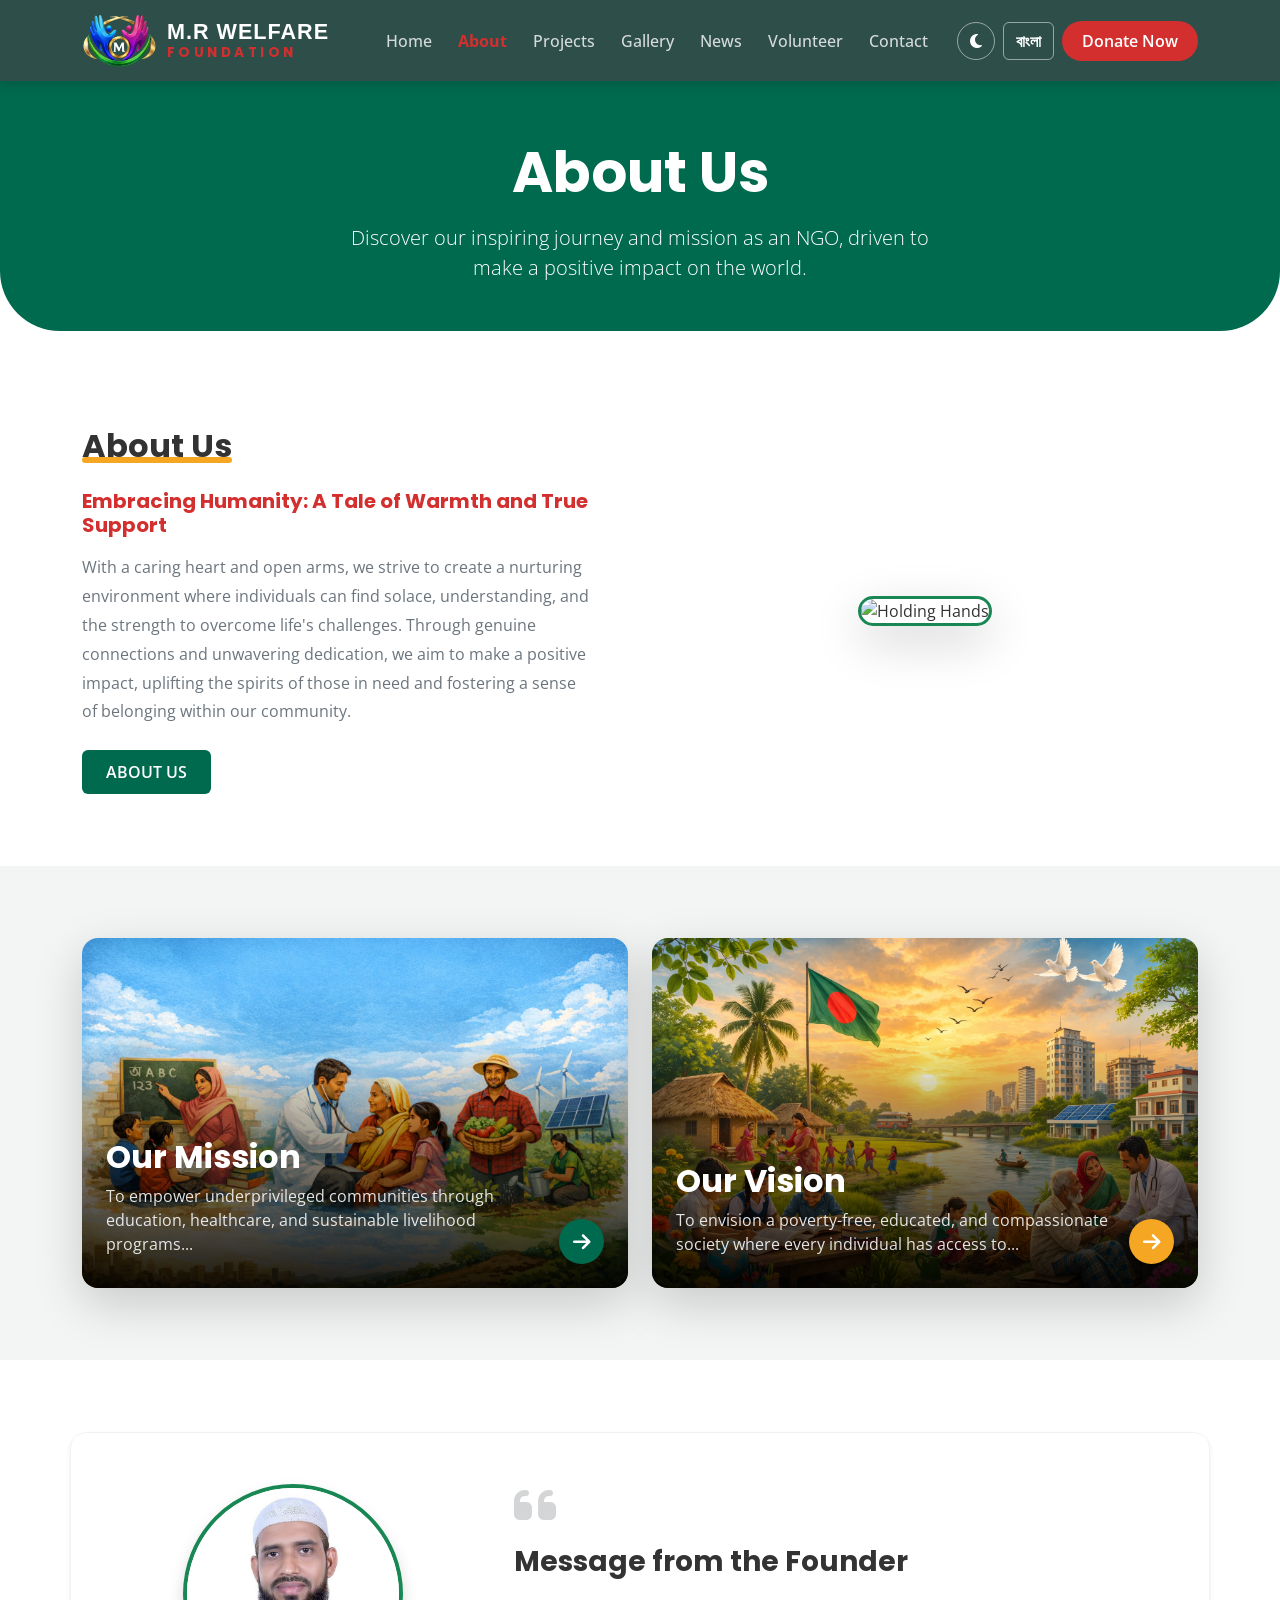
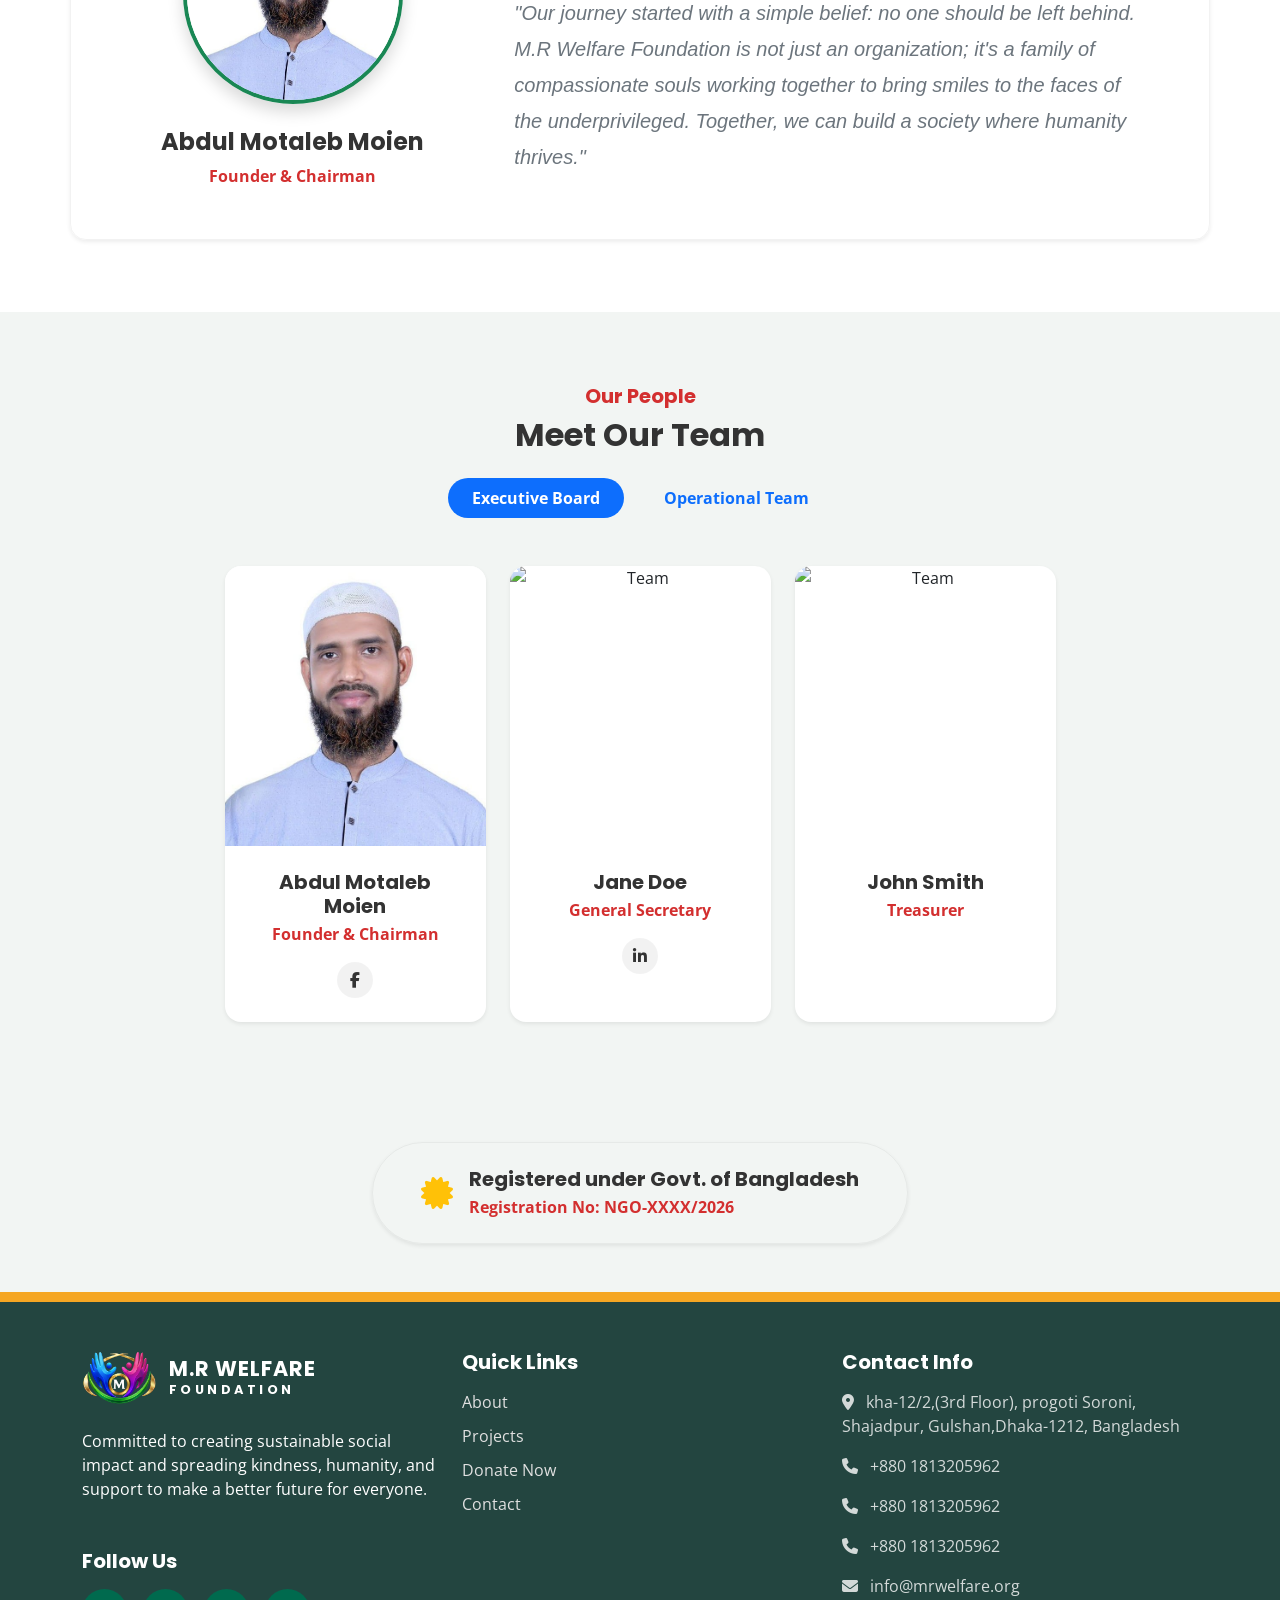
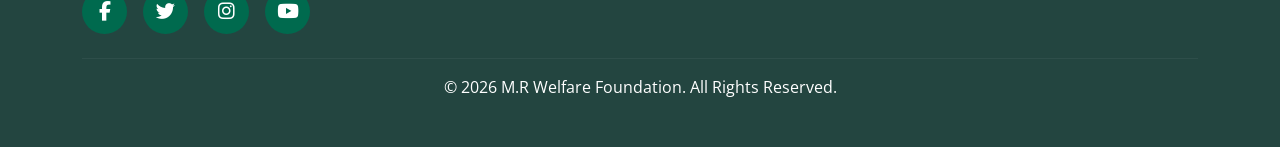
==== commit 8649b3c1: "update website" ====
--- a/about.html
+++ b/about.html
@@ -75,26 +75,34 @@
 
 <section class="py-5 bg-light-alt theme-bg-alt">
         <div class="container py-4">
-            <div class="row g-4">
+            <div class="row g-4 h-100">
                 
                 <div class="col-md-6">
                     <div class="card border-0 shadow-lg rounded-4 overflow-hidden position-relative mission-vision-card" style="background-image: url('asstes/image/mision.png');">
-                        <div class="card-overlay p-4 p-md-5 d-flex flex-column justify-content-end h-100 text-center">
-                            <div class="icon-box mx-auto mb-3" style="background-color: var(--primary-green); width: 60px; height: 60px; font-size: 25px; color: white;"><i class="fa-solid fa-bullseye"></i></div>
-                            <h2 class="fw-bold text-white mb-3" data-lang="ab_mission_title">Our Mission</h2>
-                            <p class="text-light mb-4" data-lang="ab_mission_short" style="opacity: 0.9;">To empower underprivileged communities through education, healthcare, and sustainable livelihood programs...</p>
-                            <button class="btn btn-primary-custom align-self-center mt-auto rounded-pill px-4" data-bs-toggle="modal" data-bs-target="#missionModal" data-lang="btn_read_more">Read More <i class="fa-solid fa-arrow-right ms-2"></i></button>
+                        <div class="card-overlay-bottom"></div>
+                        <div class="card-content d-flex flex-column justify-content-end p-4 h-100 w-100 position-absolute bottom-0">
+                            <div class="text-start pe-5 mb-2">
+                                <h2 class="fw-bold text-white mb-2" data-lang="ab_mission_title">Our Mission</h2>
+                                <p class="text-light mb-0 fs-6" data-lang="ab_mission_short" style="opacity: 0.9; line-height: 1.5;">To empower underprivileged communities through education, healthcare, and sustainable livelihood programs...</p>
+                            </div>
+                            <button class="btn btn-sm position-absolute bottom-0 end-0 m-4 rounded-circle d-flex align-items-center justify-content-center text-white read-more-btn" style="background-color: var(--primary-green); width: 45px; height: 45px; transition: 0.3s;" data-bs-toggle="modal" data-bs-target="#missionModal" title="Read More">
+                                <i class="fa-solid fa-arrow-right fs-5"></i>
+                            </button>
                         </div>
                     </div>
                 </div>
 
                 <div class="col-md-6">
                     <div class="card border-0 shadow-lg rounded-4 overflow-hidden position-relative mission-vision-card" style="background-image: url('asstes/image/vision.png');">
-                        <div class="card-overlay p-4 p-md-5 d-flex flex-column justify-content-end h-100 text-center">
-                            <div class="icon-box mx-auto mb-3" style="background-color: #F5A623; width: 60px; height: 60px; font-size: 25px; color: white;"><i class="fa-solid fa-lightbulb"></i></div>
-                            <h2 class="fw-bold text-white mb-3" data-lang="ab_vision_title">Our Vision</h2>
-                            <p class="text-light mb-4" data-lang="ab_vision_short" style="opacity: 0.9;">To envision a poverty-free, educated, and compassionate society where every individual has access to...</p>
-                            <button class="btn btn-primary-custom align-self-center mt-auto rounded-pill px-4" data-bs-toggle="modal" data-bs-target="#visionModal" data-lang="btn_read_more">Read More <i class="fa-solid fa-arrow-right ms-2"></i></button>
+                        <div class="card-overlay-bottom"></div>
+                        <div class="card-content d-flex flex-column justify-content-end p-4 h-100 w-100 position-absolute bottom-0">
+                            <div class="text-start pe-5 mb-2">
+                                <h2 class="fw-bold text-white mb-2" data-lang="ab_vision_title">Our Vision</h2>
+                                <p class="text-light mb-0 fs-6" data-lang="ab_vision_short" style="opacity: 0.9; line-height: 1.5;">To envision a poverty-free, educated, and compassionate society where every individual has access to...</p>
+                            </div>
+                            <button class="btn btn-sm position-absolute bottom-0 end-0 m-4 rounded-circle d-flex align-items-center justify-content-center text-white read-more-btn" style="background-color: #F5A623; width: 45px; height: 45px; transition: 0.3s;" data-bs-toggle="modal" data-bs-target="#visionModal" title="Read More">
+                                <i class="fa-solid fa-arrow-right fs-5"></i>
+                            </button>
                         </div>
                     </div>
                 </div>
--- a/asstes/css/style.css
+++ b/asstes/css/style.css
@@ -320,38 +320,50 @@
     box-shadow: 0 10px 40px rgba(0,0,0,0.5);
 }
 /* =========================================
-   MISSION & VISION IMAGE CARDS (FIXED)
+   MISSION & VISION BOTTOM TEXT CARDS
 ========================================= */
 .mission-vision-card {
-    min-height: 400px; /* কার্ডের ন্যূনতম উচ্চতা */
+    min-height: 350px;
     background-size: cover !important;
     background-position: center !important;
-    background-repeat: no-repeat !important;
-    background-color: #2c3e50; /* যদি কোনো কারণে ছবি লোড না হয়, তবে এই সুন্দর কালারটি দেখাবে */
+    background-color: #2c3e50;
     transition: transform 0.4s ease;
-}
+    cursor: pointer; /* কার্ডে মাউস নিলে কার্সর পয়েন্টার হবে */
+}
+
 .mission-vision-card:hover {
     transform: translateY(-8px);
 }
 
-/* ওভারলে এখন পুরো কার্ড জুড়ে থাকবে */
-.card-overlay {
+/* ওভারলে এখন শুধু নিচ থেকে উপরের দিকে অল্প উঠবে (Gradual Fade) */
+.card-overlay-bottom {
     position: absolute;
-    top: 0; left: 0; right: 0; bottom: 0;
-    background: linear-gradient(to bottom, rgba(0,0,0,0.1) 0%, rgba(0,0,0,0.85) 100%);
-    transition: background 0.4s ease;
-    z-index: 1; /* ওভারলেকে নিচে রাখা হলো */
-}
-
-/* কার্ডে মাউস রাখলে ওভারলের রঙ সবুজ হবে */
-.mission-vision-card:hover .card-overlay {
-    background: linear-gradient(to bottom, rgba(0, 106, 78, 0.4) 0%, rgba(0, 106, 78, 0.95) 100%);
-}
-
-/* লেখা এবং বাটনগুলো যেন ওভারলের ওপরে থাকে */
+    bottom: 0; left: 0; right: 0;
+    height: 70%; /* কার্ডের নিচের ৭০% অংশে শ্যাডো থাকবে, ওপরের ৩০% পরিষ্কার থাকবে */
+    background: linear-gradient(to top, rgba(0,0,0,0.9) 0%, rgba(0,0,0,0.5) 50%, rgba(0,0,0,0) 100%);
+    transition: height 0.4s ease, background 0.4s ease;
+    z-index: 1;
+}
+
+/* হোভার করলে ওভারলে আরেকটু ওপরে উঠবে এবং হালকা সবুজ হবে */
+.mission-vision-card:hover .card-overlay-bottom {
+    height: 85%;
+    background: linear-gradient(to top, rgba(0, 106, 78, 0.95) 0%, rgba(0, 106, 78, 0.6) 50%, rgba(0,0,0,0) 100%);
+}
+
 .card-content {
-    position: relative;
-    z-index: 2; 
+    z-index: 2;
+}
+
+/* ডানদিকের গোল বাটনটির অ্যানিমেশন */
+.read-more-btn {
+    border: none;
+    box-shadow: 0 4px 10px rgba(0,0,0,0.3);
+}
+
+.mission-vision-card:hover .read-more-btn {
+    transform: translateX(-5px); /* হোভার করলে বাটনটি একটু বাম দিকে নড়ে উঠবে */
+    box-shadow: 0 6px 15px rgba(0,0,0,0.5);
 }
 /* =========================================
    TEAM CARD STYLES (With Image Hover Zoom)
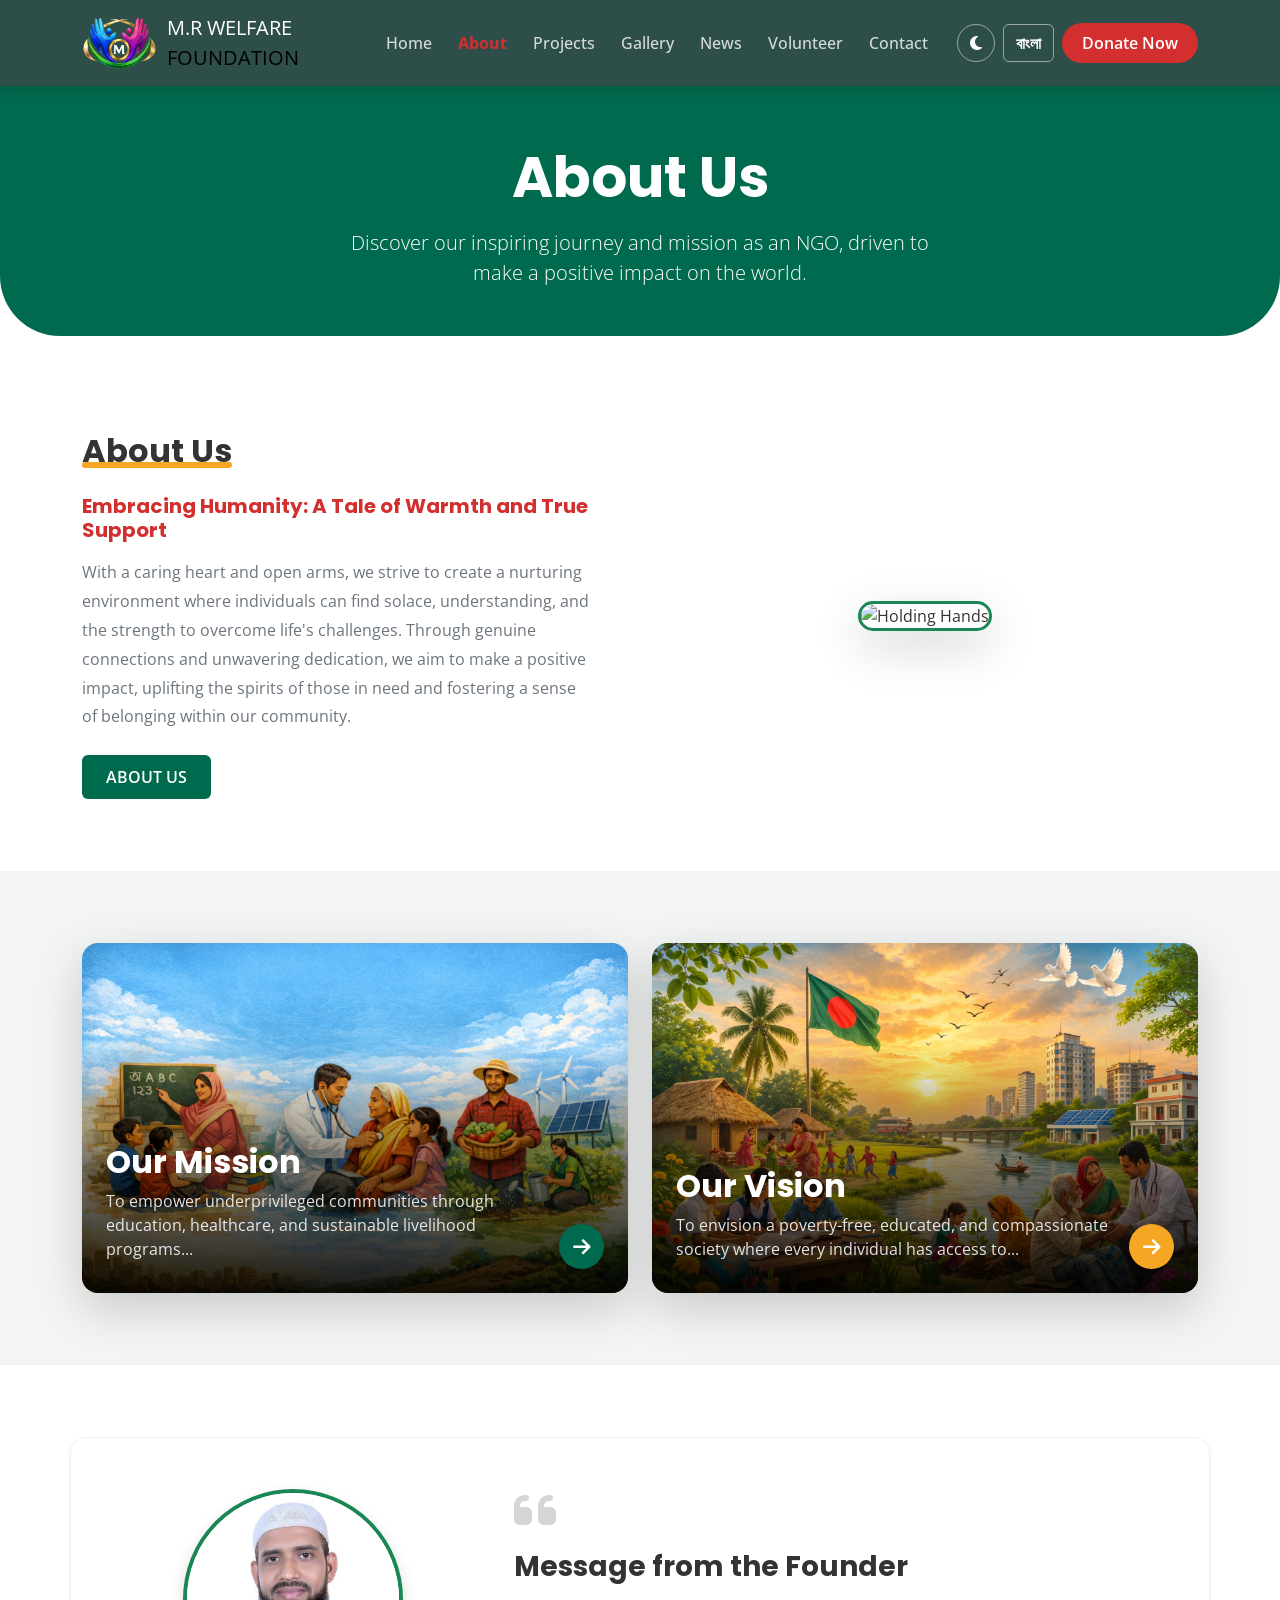
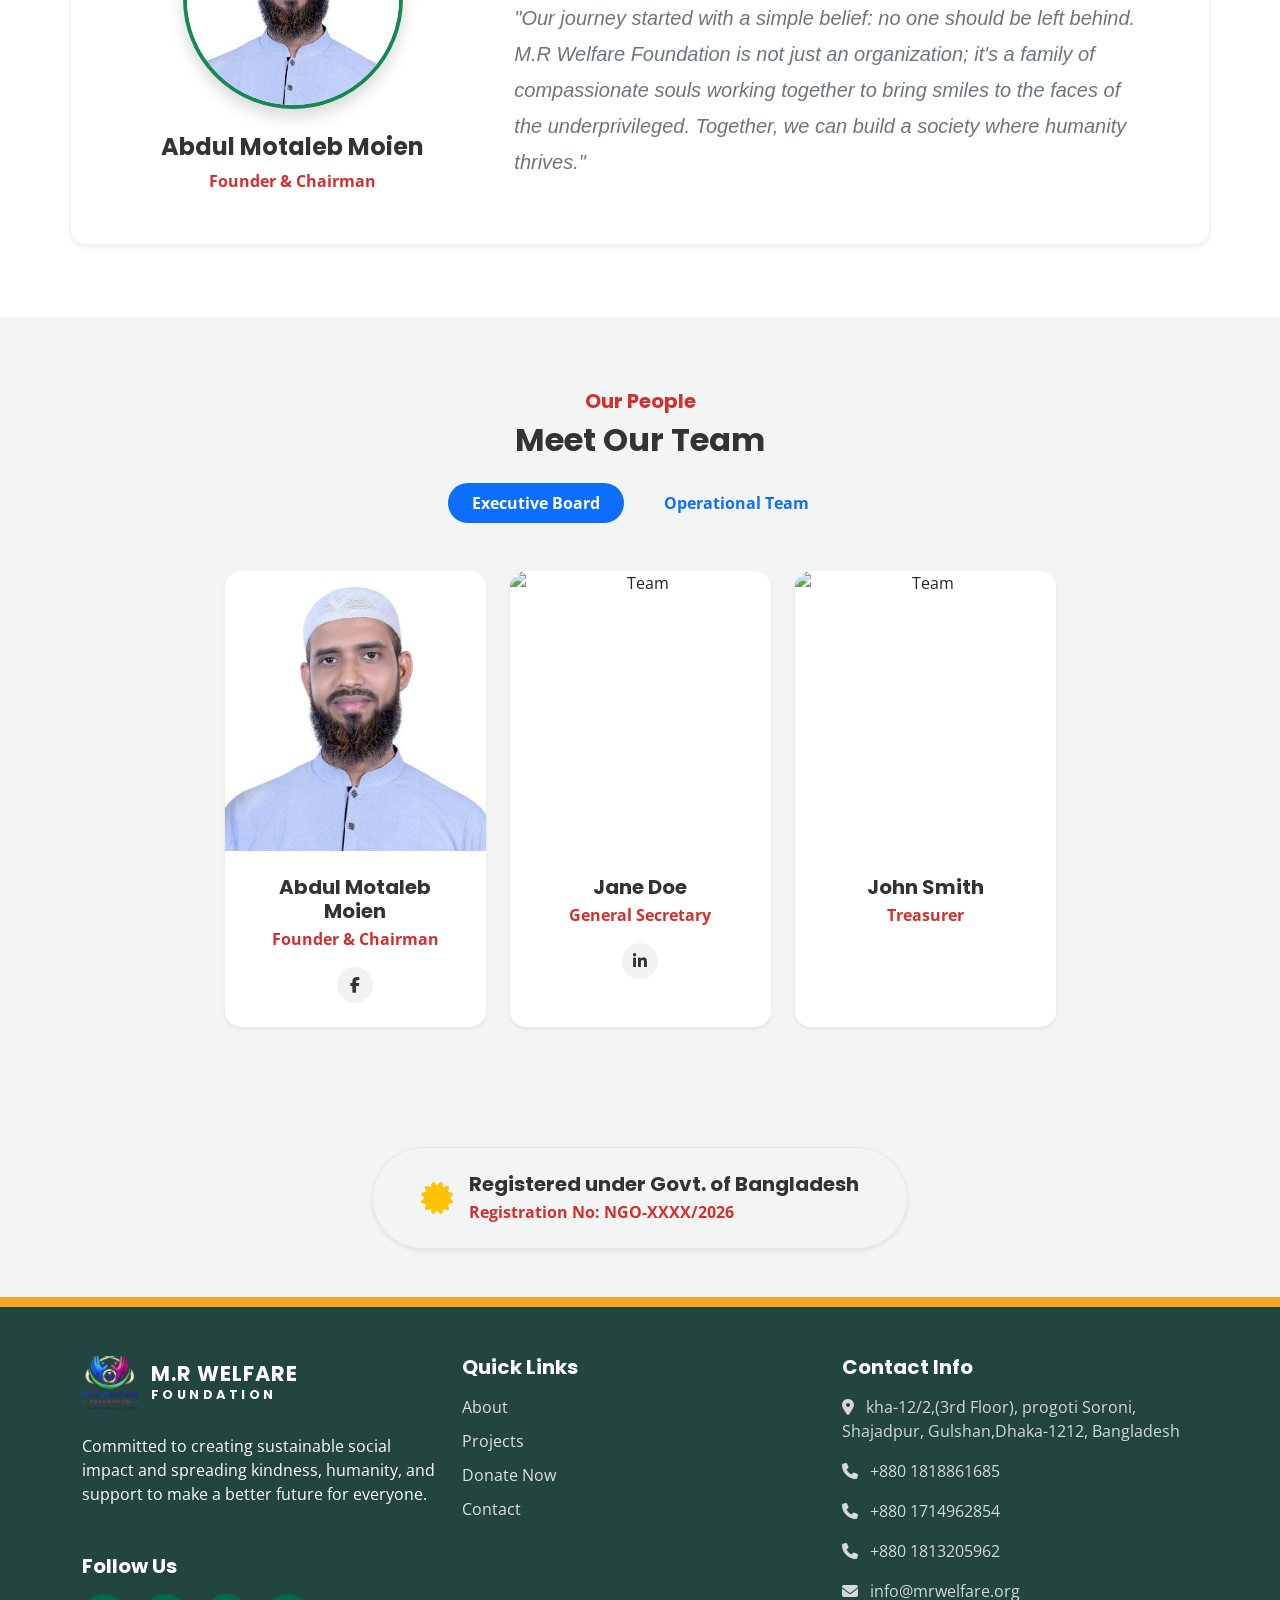
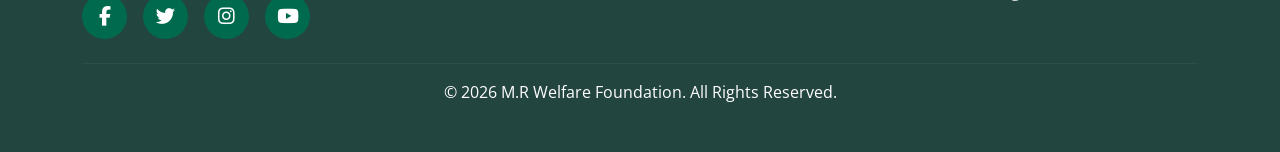
==== commit e40ede2b: "update website" ====
--- a/about.html
+++ b/about.html
@@ -1,44 +1,71 @@
 <!DOCTYPE html>
 <html lang="en">
+
 <head>
     <meta charset="UTF-8">
     <meta name="viewport" content="width=device-width, initial-scale=1.0">
     <title>About Us | M.R Welfare Foundation</title>
     <link rel="icon" type="image/png" href="asstes/image/logo.png">
-    
-    <link href="https://fonts.googleapis.com/css2?family=Open+Sans:wght@300;400;600&family=Poppins:wght@400;500;600;700&family=Noto+Sans+Bengali:wght@400;500;600;700&display=swap" rel="stylesheet">
+
+    <link
+        href="https://fonts.googleapis.com/css2?family=Open+Sans:wght@300;400;600&family=Poppins:wght@400;500;600;700&family=Noto+Sans+Bengali:wght@400;500;600;700&display=swap"
+        rel="stylesheet">
     <link href="https://cdn.jsdelivr.net/npm/bootstrap@5.3.2/dist/css/bootstrap.min.css" rel="stylesheet">
     <link rel="stylesheet" href="https://cdnjs.cloudflare.com/ajax/libs/font-awesome/6.4.2/css/all.min.css">
-    
+
     <link rel="stylesheet" href="asstes/css/style.css">
 </head>
+
 <body class="theme-bg">
-
+    <div id="preloader" class="preloader-container d-flex justify-content-center align-items-center">
+        <div class="preloader-content position-relative">
+            <img src="asstes/image/logom.png" alt="Logo"
+                class="preloader-logo position-absolute top-50 start-50 translate-middle">
+
+            <svg class="circular-text" viewBox="0 0 100 100">
+                <defs>
+                    <path id="circlePath" d="M 50, 50 m -40, 0 a 40,40 0 1,1 80,0 a 40,40 0 1,1 -80,0" />
+                </defs>
+                <text class="loading-text" fill="var(--primary-green)">
+                    <textPath xlink:href="#circlePath" data-lang="preloader_text">
+                        M.R WELFARE FOUNDATION • M.R WELFARE FOUNDATION •
+                    </textPath>
+                </text>
+            </svg>
+        </div>
+    </div>
     <nav class="navbar navbar-expand-lg sticky-top custom-navbar">
         <div class="container">
             <a class="navbar-brand custom-brand align-items-center" href="index.html">
                 <img class="nav-logo" src="asstes/image/logo.png" alt="Logo" title="M.R Welfare Foundation">
-                
+
                 <div class="brand-text-container d-flex flex-column justify-content-center">
                     <span class="brand-title text-white">M.R WELFARE</span>
                     <span class="brand-subtitle">FOUNDATION</span>
                 </div>
             </a>
-            <button class="navbar-toggler text-white" type="button" data-bs-toggle="collapse" data-bs-target="#navbarNav">
+            <button class="navbar-toggler text-white" type="button" data-bs-toggle="collapse"
+                data-bs-target="#navbarNav">
                 <i class="fa-solid fa-bars text-white"></i>
             </button>
             <div class="collapse navbar-collapse" id="navbarNav">
                 <ul class="navbar-nav ms-auto align-items-center">
                     <li class="nav-item"><a class="nav-link" href="index.html" data-lang="nav_home">Home</a></li>
-                    <li class="nav-item"><a class="nav-link active" href="about.html" data-lang="nav_about">About</a></li>
-                    <li class="nav-item"><a class="nav-link" href="projects.html" data-lang="nav_projects">Projects</a></li>
-                    <li class="nav-item"><a class="nav-link" href="gallery.html" data-lang="nav_gallery">Gallery</a></li>
+                    <li class="nav-item"><a class="nav-link active" href="about.html" data-lang="nav_about">About</a>
+                    </li>
+                    <li class="nav-item"><a class="nav-link" href="projects.html" data-lang="nav_projects">Projects</a>
+                    </li>
+                    <li class="nav-item"><a class="nav-link" href="gallery.html" data-lang="nav_gallery">Gallery</a>
+                    </li>
                     <li class="nav-item"><a class="nav-link" href="blog.html" data-lang="nav_blog">News</a></li>
-                    <li class="nav-item"><a class="nav-link" href="volunteer.html" data-lang="nav_volunteer">Volunteer</a></li>
-                    <li class="nav-item"><a class="nav-link" href="contact.html" data-lang="nav_contact">Contact</a></li>
+                    <li class="nav-item"><a class="nav-link" href="volunteer.html"
+                            data-lang="nav_volunteer">Volunteer</a></li>
+                    <li class="nav-item"><a class="nav-link" href="contact.html" data-lang="nav_contact">Contact</a>
+                    </li>
                 </ul>
                 <div class="d-flex align-items-center ms-lg-3 gap-2 mt-3 mt-lg-0">
-                    <button id="theme-toggle" class="btn btn-outline-light rounded-circle" title="Toggle Dark/Light Mode">
+                    <button id="theme-toggle" class="btn btn-outline-light rounded-circle"
+                        title="Toggle Dark/Light Mode">
                         <i class="fa-solid fa-moon"></i>
                     </button>
                     <button id="lang-toggle" class="btn btn-outline-light fw-bold">বাংলা</button>
@@ -51,7 +78,8 @@
     <header class="about-hero-section d-flex align-items-center justify-content-center">
         <div class="container text-center text-white pb-4">
             <h1 class="display-4 fw-bold mb-3" data-lang="ab_header_title">About Us</h1>
-            <p class="lead mx-auto" style="max-width: 600px;" data-lang="ab_header_sub">Discover our inspiring journey and mission as an NGO, driven to make a positive impact on the world.</p>
+            <p class="lead mx-auto" style="max-width: 600px;" data-lang="ab_header_sub">Discover our inspiring journey
+                and mission as an NGO, driven to make a positive impact on the world.</p>
         </div>
     </header>
 
@@ -62,30 +90,43 @@
                     <h2 class="fw-bold mb-4 theme-text">
                         <span class="highlight-underline" data-lang="ab_title">About Us</span>
                     </h2>
-                    <h5 class="fw-bold mb-3 text-secondary-custom" data-lang="ab_subtitle">Embracing Humanity: A Tale of Warmth and True Support</h5>
-                    <p class="theme-text-muted mb-4" data-lang="ab_desc" style="line-height: 1.8;">With a caring heart and open arms, we strive to create a nurturing environment where individuals can find solace, understanding, and the strength to overcome life's challenges. Through genuine connections and unwavering dedication, we aim to make a positive impact, uplifting the spirits of those in need and fostering a sense of belonging within our community.</p>
+                    <h5 class="fw-bold mb-3 text-secondary-custom" data-lang="ab_subtitle">Embracing Humanity: A Tale of
+                        Warmth and True Support</h5>
+                    <p class="theme-text-muted mb-4" data-lang="ab_desc" style="line-height: 1.8;">With a caring heart
+                        and open arms, we strive to create a nurturing environment where individuals can find solace,
+                        understanding, and the strength to overcome life's challenges. Through genuine connections and
+                        unwavering dedication, we aim to make a positive impact, uplifting the spirits of those in need
+                        and fostering a sense of belonging within our community.</p>
                     <a href="contact.html" class="btn btn-primary-custom" data-lang="ab_btn">ABOUT US</a>
                 </div>
                 <div class="col-lg-6 text-center">
-                    <img src="https://images.unsplash.com/photo-1469571486292-0ba58a3f068b?ixlib=rb-4.0.3&auto=format&fit=crop&w=600&q=80" alt="Holding Hands" class="img-fluid about-side-img shadow-lg border border-3 border-success">
+                    <img src="https://images.unsplash.com/photo-1469571486292-0ba58a3f068b?ixlib=rb-4.0.3&auto=format&fit=crop&w=600&q=80"
+                        alt="Holding Hands" class="img-fluid about-side-img shadow-lg border border-3 border-success">
                 </div>
             </div>
         </div>
     </section>
 
-<section class="py-5 bg-light-alt theme-bg-alt">
+    <section class="py-5 bg-light-alt theme-bg-alt">
         <div class="container py-4">
             <div class="row g-4 h-100">
-                
+
                 <div class="col-md-6">
-                    <div class="card border-0 shadow-lg rounded-4 overflow-hidden position-relative mission-vision-card" style="background-image: url('asstes/image/mision.png');">
+                    <div class="card border-0 shadow-lg rounded-4 overflow-hidden position-relative mission-vision-card"
+                        style="background-image: url('asstes/image/mision.png');">
                         <div class="card-overlay-bottom"></div>
-                        <div class="card-content d-flex flex-column justify-content-end p-4 h-100 w-100 position-absolute bottom-0">
+                        <div
+                            class="card-content d-flex flex-column justify-content-end p-4 h-100 w-100 position-absolute bottom-0">
                             <div class="text-start pe-5 mb-2">
                                 <h2 class="fw-bold text-white mb-2" data-lang="ab_mission_title">Our Mission</h2>
-                                <p class="text-light mb-0 fs-6" data-lang="ab_mission_short" style="opacity: 0.9; line-height: 1.5;">To empower underprivileged communities through education, healthcare, and sustainable livelihood programs...</p>
-                            </div>
-                            <button class="btn btn-sm position-absolute bottom-0 end-0 m-4 rounded-circle d-flex align-items-center justify-content-center text-white read-more-btn" style="background-color: var(--primary-green); width: 45px; height: 45px; transition: 0.3s;" data-bs-toggle="modal" data-bs-target="#missionModal" title="Read More">
+                                <p class="text-light mb-0 fs-6" data-lang="ab_mission_short"
+                                    style="opacity: 0.9; line-height: 1.5;">To empower underprivileged communities
+                                    through education, healthcare, and sustainable livelihood programs...</p>
+                            </div>
+                            <button
+                                class="btn btn-sm position-absolute bottom-0 end-0 m-4 rounded-circle d-flex align-items-center justify-content-center text-white read-more-btn"
+                                style="background-color: var(--primary-green); width: 45px; height: 45px; transition: 0.3s;"
+                                data-bs-toggle="modal" data-bs-target="#missionModal" title="Read More">
                                 <i class="fa-solid fa-arrow-right fs-5"></i>
                             </button>
                         </div>
@@ -93,14 +134,21 @@
                 </div>
 
                 <div class="col-md-6">
-                    <div class="card border-0 shadow-lg rounded-4 overflow-hidden position-relative mission-vision-card" style="background-image: url('asstes/image/vision.png');">
+                    <div class="card border-0 shadow-lg rounded-4 overflow-hidden position-relative mission-vision-card"
+                        style="background-image: url('asstes/image/vision.png');">
                         <div class="card-overlay-bottom"></div>
-                        <div class="card-content d-flex flex-column justify-content-end p-4 h-100 w-100 position-absolute bottom-0">
+                        <div
+                            class="card-content d-flex flex-column justify-content-end p-4 h-100 w-100 position-absolute bottom-0">
                             <div class="text-start pe-5 mb-2">
                                 <h2 class="fw-bold text-white mb-2" data-lang="ab_vision_title">Our Vision</h2>
-                                <p class="text-light mb-0 fs-6" data-lang="ab_vision_short" style="opacity: 0.9; line-height: 1.5;">To envision a poverty-free, educated, and compassionate society where every individual has access to...</p>
-                            </div>
-                            <button class="btn btn-sm position-absolute bottom-0 end-0 m-4 rounded-circle d-flex align-items-center justify-content-center text-white read-more-btn" style="background-color: #F5A623; width: 45px; height: 45px; transition: 0.3s;" data-bs-toggle="modal" data-bs-target="#visionModal" title="Read More">
+                                <p class="text-light mb-0 fs-6" data-lang="ab_vision_short"
+                                    style="opacity: 0.9; line-height: 1.5;">To envision a poverty-free, educated, and
+                                    compassionate society where every individual has access to...</p>
+                            </div>
+                            <button
+                                class="btn btn-sm position-absolute bottom-0 end-0 m-4 rounded-circle d-flex align-items-center justify-content-center text-white read-more-btn"
+                                style="background-color: #F5A623; width: 45px; height: 45px; transition: 0.3s;"
+                                data-bs-toggle="modal" data-bs-target="#visionModal" title="Read More">
                                 <i class="fa-solid fa-arrow-right fs-5"></i>
                             </button>
                         </div>
@@ -117,12 +165,20 @@
         <div class="modal-dialog modal-lg modal-dialog-centered">
             <div class="modal-content theme-bg border-0 shadow-lg rounded-4 overflow-hidden">
                 <div class="modal-header border-0 bg-light-alt theme-bg-alt pb-0 pt-4 px-4">
-                    <h3 class="modal-title fw-bold text-primary-custom" id="missionModalLabel" data-lang="ab_mission_title">Our Mission</h3>
+                    <h3 class="modal-title fw-bold text-primary-custom" id="missionModalLabel"
+                        data-lang="ab_mission_title">Our Mission</h3>
                     <button type="button" class="btn-close" data-bs-dismiss="modal" aria-label="Close"></button>
                 </div>
                 <div class="modal-body p-4 p-md-5 pt-3">
-                    <img src="asstes/image/mision.png" alt="Mission" class="img-fluid rounded-3 mb-4 w-100" style="height: 300px; object-fit: cover;">
-                    <p class="theme-text-muted fs-5" style="line-height: 1.8;" data-lang="ab_mission_long">Our ultimate mission is to empower underprivileged and marginalized communities through comprehensive education, accessible healthcare, and sustainable livelihood programs. We firmly believe that every individual deserves a life of dignity, respect, and equal opportunities. By creating supportive environments and providing necessary resources, we aim to break the cycle of poverty and build a foundation where future generations can thrive and lead independent, successful lives.</p>
+                    <img src="asstes/image/mision.png" alt="Mission" class="img-fluid rounded-3 mb-4 w-100"
+                        style="height: 300px; object-fit: cover;">
+                    <p class="theme-text-muted fs-5" style="line-height: 1.8;" data-lang="ab_mission_long">Our ultimate
+                        mission is to empower underprivileged and marginalized communities through comprehensive
+                        education, accessible healthcare, and sustainable livelihood programs. We firmly believe that
+                        every individual deserves a life of dignity, respect, and equal opportunities. By creating
+                        supportive environments and providing necessary resources, we aim to break the cycle of poverty
+                        and build a foundation where future generations can thrive and lead independent, successful
+                        lives.</p>
                 </div>
             </div>
         </div>
@@ -132,12 +188,19 @@
         <div class="modal-dialog modal-lg modal-dialog-centered">
             <div class="modal-content theme-bg border-0 shadow-lg rounded-4 overflow-hidden">
                 <div class="modal-header border-0 bg-light-alt theme-bg-alt pb-0 pt-4 px-4">
-                    <h3 class="modal-title fw-bold text-warning" id="visionModalLabel" data-lang="ab_vision_title">Our Vision</h3>
+                    <h3 class="modal-title fw-bold text-warning" id="visionModalLabel" data-lang="ab_vision_title">Our
+                        Vision</h3>
                     <button type="button" class="btn-close" data-bs-dismiss="modal" aria-label="Close"></button>
                 </div>
                 <div class="modal-body p-4 p-md-5 pt-3">
-                    <img src="asstes/image/vision.png" alt="Vision" class="img-fluid rounded-3 mb-4 w-100" style="height: 300px; object-fit: cover;">
-                    <p class="theme-text-muted fs-5" style="line-height: 1.8;" data-lang="ab_vision_long">We envision a world that is poverty-free, highly educated, and deeply compassionate. A society where no one goes to bed hungry, where every child has access to quality education regardless of their background, and where basic human rights are guaranteed for all. We strive to create a global community driven by empathy and mutual support, ensuring that every human being has a fair chance to reach their highest potential and contribute positively to the world.</p>
+                    <img src="asstes/image/vision.png" alt="Vision" class="img-fluid rounded-3 mb-4 w-100"
+                        style="height: 300px; object-fit: cover;">
+                    <p class="theme-text-muted fs-5" style="line-height: 1.8;" data-lang="ab_vision_long">We envision a
+                        world that is poverty-free, highly educated, and deeply compassionate. A society where no one
+                        goes to bed hungry, where every child has access to quality education regardless of their
+                        background, and where basic human rights are guaranteed for all. We strive to create a global
+                        community driven by empathy and mutual support, ensuring that every human being has a fair
+                        chance to reach their highest potential and contribute positively to the world.</p>
                 </div>
             </div>
         </div>
@@ -147,46 +210,61 @@
 
     <section class="py-5 theme-bg">
         <div class="container py-4">
-            <div class="row align-items-center theme-card rounded-4 p-4 p-md-5 shadow-sm border" style="border-color: rgba(0,0,0,0.05) !important;">
+            <div class="row align-items-center theme-card rounded-4 p-4 p-md-5 shadow-sm border"
+                style="border-color: rgba(0,0,0,0.05) !important;">
                 <div class="col-lg-4 text-center mb-4 mb-lg-0">
-                    <img src="asstes/image/oner.jpeg" alt="Founder" class="img-fluid rounded-circle border border-4 border-success shadow" style="width: 220px; height: 220px; object-fit: cover;">
+                    <img src="asstes/image/oner.jpeg" alt="Founder"
+                        class="img-fluid rounded-circle border border-4 border-success shadow"
+                        style="width: 220px; height: 220px; object-fit: cover;">
                     <h4 class="fw-bold mt-4 theme-text" data-lang="ab_founder_name">Abdul Motaleb Moien</h4>
                     <p class="text-secondary-custom fw-bold mb-0" data-lang="ab_founder_title">Founder & Chairman</p>
                 </div>
                 <div class="col-lg-8 ps-lg-5 text-center text-lg-start">
                     <i class="fa-solid fa-quote-left fa-3x text-muted opacity-25 mb-3"></i>
                     <h3 class="fw-bold theme-text mb-3" data-lang="ab_msg_title">Message from the Founder</h3>
-                    <p class="lead theme-text-muted fst-italic" style="line-height: 1.8;" data-lang="ab_msg_desc">"Our journey started with a simple belief: no one should be left behind. M.R Welfare Foundation is not just an organization; it's a family of compassionate souls working together to bring smiles to the faces of the underprivileged. Together, we can build a society where humanity thrives."</p>
+                    <p class="lead theme-text-muted fst-italic" style="line-height: 1.8;" data-lang="ab_msg_desc">"Our
+                        journey started with a simple belief: no one should be left behind. M.R Welfare Foundation is
+                        not just an organization; it's a family of compassionate souls working together to bring smiles
+                        to the faces of the underprivileged. Together, we can build a society where humanity thrives."
+                    </p>
                 </div>
             </div>
         </div>
     </section>
-<section class="py-5 bg-light-alt theme-bg-alt">
+    <section class="py-5 bg-light-alt theme-bg-alt">
         <div class="container py-4">
             <div class="text-center mb-5">
                 <h5 class="fw-bold text-secondary-custom" data-lang="ab_team_tag">Our People</h5>
                 <h2 class="fw-bold theme-text mb-4" data-lang="ab_team_title">Meet Our Team</h2>
-                
+
                 <ul class="nav nav-pills justify-content-center gap-3 mb-5" id="team-pills-tab" role="tablist">
                     <li class="nav-item" role="presentation">
-                        <button class="nav-link active rounded-pill px-4 py-2 fw-bold custom-tab-btn" id="pills-executive-tab" data-bs-toggle="pill" data-bs-target="#pills-executive" type="button" role="tab" data-lang="team_tab_exec">Executive Board</button>
+                        <button class="nav-link active rounded-pill px-4 py-2 fw-bold custom-tab-btn"
+                            id="pills-executive-tab" data-bs-toggle="pill" data-bs-target="#pills-executive"
+                            type="button" role="tab" data-lang="team_tab_exec">Executive Board</button>
                     </li>
                     <li class="nav-item" role="presentation">
-                        <button class="nav-link rounded-pill px-4 py-2 fw-bold custom-tab-btn" id="pills-operational-tab" data-bs-toggle="pill" data-bs-target="#pills-operational" type="button" role="tab" data-lang="team_tab_oper">Operational Team</button>
+                        <button class="nav-link rounded-pill px-4 py-2 fw-bold custom-tab-btn"
+                            id="pills-operational-tab" data-bs-toggle="pill" data-bs-target="#pills-operational"
+                            type="button" role="tab" data-lang="team_tab_oper">Operational Team</button>
                     </li>
                 </ul>
             </div>
 
             <div class="tab-content" id="team-pills-tabContent">
-                
+
                 <div class="tab-pane fade show active" id="pills-executive" role="tabpanel">
                     <div class="row g-4 justify-content-center">
                         <div class="col-md-6 col-lg-3">
-                            <div class="card theme-card border-0 shadow-sm text-center h-100 rounded-4 overflow-hidden team-card">
-                                <img src="asstes/image/oner.jpeg" alt="Founder" class="img-fluid" style="height: 280px; object-fit: cover;">
-                                <div class="card-body p-4">
-                                    <h5 class="fw-bold theme-text mb-1" data-lang="team_exec_1_name">Abdul Motaleb Moien</h5>
-                                    <p class="text-secondary-custom fw-bold mb-3" data-lang="team_exec_1_role">Founder & Chairman</p>
+                            <div
+                                class="card theme-card border-0 shadow-sm text-center h-100 rounded-4 overflow-hidden team-card">
+                                <img src="asstes/image/oner.jpeg" alt="Founder" class="img-fluid"
+                                    style="height: 280px; object-fit: cover;">
+                                <div class="card-body p-4">
+                                    <h5 class="fw-bold theme-text mb-1" data-lang="team_exec_1_name">Abdul Motaleb Moien
+                                    </h5>
+                                    <p class="text-secondary-custom fw-bold mb-3" data-lang="team_exec_1_role">Founder &
+                                        Chairman</p>
                                     <div class="d-flex justify-content-center gap-2">
                                         <a href="#" class="social-icon"><i class="fa-brands fa-facebook-f"></i></a>
                                     </div>
@@ -194,11 +272,14 @@
                             </div>
                         </div>
                         <div class="col-md-6 col-lg-3">
-                            <div class="card theme-card border-0 shadow-sm text-center h-100 rounded-4 overflow-hidden team-card">
-                                <img src="https://images.unsplash.com/photo-1573496359142-b8d87734a5a2?ixlib=rb-4.0.3&auto=format&fit=crop&w=400&q=80" alt="Team" class="img-fluid" style="height: 280px; object-fit: cover;">
+                            <div
+                                class="card theme-card border-0 shadow-sm text-center h-100 rounded-4 overflow-hidden team-card">
+                                <img src="https://images.unsplash.com/photo-1573496359142-b8d87734a5a2?ixlib=rb-4.0.3&auto=format&fit=crop&w=400&q=80"
+                                    alt="Team" class="img-fluid" style="height: 280px; object-fit: cover;">
                                 <div class="card-body p-4">
                                     <h5 class="fw-bold theme-text mb-1" data-lang="team_exec_2_name">Jane Doe</h5>
-                                    <p class="text-secondary-custom fw-bold mb-3" data-lang="team_exec_2_role">General Secretary</p>
+                                    <p class="text-secondary-custom fw-bold mb-3" data-lang="team_exec_2_role">General
+                                        Secretary</p>
                                     <div class="d-flex justify-content-center gap-2">
                                         <a href="#" class="social-icon"><i class="fa-brands fa-linkedin-in"></i></a>
                                     </div>
@@ -206,11 +287,14 @@
                             </div>
                         </div>
                         <div class="col-md-6 col-lg-3">
-                            <div class="card theme-card border-0 shadow-sm text-center h-100 rounded-4 overflow-hidden team-card">
-                                <img src="https://images.unsplash.com/photo-1519085360753-af0119f7cbe7?ixlib=rb-4.0.3&auto=format&fit=crop&w=400&q=80" alt="Team" class="img-fluid" style="height: 280px; object-fit: cover;">
+                            <div
+                                class="card theme-card border-0 shadow-sm text-center h-100 rounded-4 overflow-hidden team-card">
+                                <img src="https://images.unsplash.com/photo-1519085360753-af0119f7cbe7?ixlib=rb-4.0.3&auto=format&fit=crop&w=400&q=80"
+                                    alt="Team" class="img-fluid" style="height: 280px; object-fit: cover;">
                                 <div class="card-body p-4">
                                     <h5 class="fw-bold theme-text mb-1" data-lang="team_exec_3_name">John Smith</h5>
-                                    <p class="text-secondary-custom fw-bold mb-3" data-lang="team_exec_3_role">Treasurer</p>
+                                    <p class="text-secondary-custom fw-bold mb-3" data-lang="team_exec_3_role">Treasurer
+                                    </p>
                                 </div>
                             </div>
                         </div>
@@ -220,29 +304,38 @@
                 <div class="tab-pane fade" id="pills-operational" role="tabpanel">
                     <div class="row g-4 justify-content-center">
                         <div class="col-md-6 col-lg-3">
-                            <div class="card theme-card border-0 shadow-sm text-center h-100 rounded-4 overflow-hidden team-card">
-                                <img src="https://images.unsplash.com/photo-1557862921-37829c790f19?ixlib=rb-4.0.3&auto=format&fit=crop&w=400&q=80" alt="Team" class="img-fluid" style="height: 280px; object-fit: cover;">
+                            <div
+                                class="card theme-card border-0 shadow-sm text-center h-100 rounded-4 overflow-hidden team-card">
+                                <img src="https://images.unsplash.com/photo-1557862921-37829c790f19?ixlib=rb-4.0.3&auto=format&fit=crop&w=400&q=80"
+                                    alt="Team" class="img-fluid" style="height: 280px; object-fit: cover;">
                                 <div class="card-body p-4">
                                     <h5 class="fw-bold theme-text mb-1" data-lang="team_oper_1_name">Robert Fox</h5>
-                                    <p class="text-secondary-custom fw-bold mb-3" data-lang="team_oper_1_role">Project Director</p>
-                                </div>
-                            </div>
-                        </div>
-                        <div class="col-md-6 col-lg-3">
-                            <div class="card theme-card border-0 shadow-sm text-center h-100 rounded-4 overflow-hidden team-card">
-                                <img src="https://images.unsplash.com/photo-1438761681033-6461ffad8d80?ixlib=rb-4.0.3&auto=format&fit=crop&w=400&q=80" alt="Team" class="img-fluid" style="height: 280px; object-fit: cover;">
+                                    <p class="text-secondary-custom fw-bold mb-3" data-lang="team_oper_1_role">Project
+                                        Director</p>
+                                </div>
+                            </div>
+                        </div>
+                        <div class="col-md-6 col-lg-3">
+                            <div
+                                class="card theme-card border-0 shadow-sm text-center h-100 rounded-4 overflow-hidden team-card">
+                                <img src="https://images.unsplash.com/photo-1438761681033-6461ffad8d80?ixlib=rb-4.0.3&auto=format&fit=crop&w=400&q=80"
+                                    alt="Team" class="img-fluid" style="height: 280px; object-fit: cover;">
                                 <div class="card-body p-4">
                                     <h5 class="fw-bold theme-text mb-1" data-lang="team_oper_2_name">Sarah Connor</h5>
-                                    <p class="text-secondary-custom fw-bold mb-3" data-lang="team_oper_2_role">Volunteer Coordinator</p>
-                                </div>
-                            </div>
-                        </div>
-                         <div class="col-md-6 col-lg-3">
-                            <div class="card theme-card border-0 shadow-sm text-center h-100 rounded-4 overflow-hidden team-card">
-                                <img src="https://images.unsplash.com/photo-1506794778202-cad84cf45f1d?ixlib=rb-4.0.3&auto=format&fit=crop&w=400&q=80" alt="Team" class="img-fluid" style="height: 280px; object-fit: cover;">
+                                    <p class="text-secondary-custom fw-bold mb-3" data-lang="team_oper_2_role">Volunteer
+                                        Coordinator</p>
+                                </div>
+                            </div>
+                        </div>
+                        <div class="col-md-6 col-lg-3">
+                            <div
+                                class="card theme-card border-0 shadow-sm text-center h-100 rounded-4 overflow-hidden team-card">
+                                <img src="https://images.unsplash.com/photo-1506794778202-cad84cf45f1d?ixlib=rb-4.0.3&auto=format&fit=crop&w=400&q=80"
+                                    alt="Team" class="img-fluid" style="height: 280px; object-fit: cover;">
                                 <div class="card-body p-4">
                                     <h5 class="fw-bold theme-text mb-1" data-lang="team_oper_3_name">Michael Bruce</h5>
-                                    <p class="text-secondary-custom fw-bold mb-3" data-lang="team_oper_3_role">PR & Media Head</p>
+                                    <p class="text-secondary-custom fw-bold mb-3" data-lang="team_oper_3_role">PR &
+                                        Media Head</p>
                                 </div>
                             </div>
                         </div>
@@ -254,11 +347,14 @@
     </section>
     <section class="py-5 bg-light-alt theme-bg-alt">
         <div class="container text-center">
-            <div class="d-inline-flex flex-column flex-md-row align-items-center theme-card px-5 py-4 rounded-pill shadow-sm border" style="border-color: rgba(0,0,0,0.05) !important;">
+            <div class="d-inline-flex flex-column flex-md-row align-items-center theme-card px-5 py-4 rounded-pill shadow-sm border"
+                style="border-color: rgba(0,0,0,0.05) !important;">
                 <i class="fa-solid fa-certificate text-warning fa-2x me-md-3 mb-2 mb-md-0"></i>
                 <div class="text-md-start text-center">
-                    <h5 class="fw-bold mb-1 theme-text" data-lang="ab_legal_title">Registered under Govt. of Bangladesh</h5>
-                    <span class="text-secondary-custom fw-bold fs-6" data-lang="ab_legal_reg">Registration No: NGO-XXXX/2026</span>
+                    <h5 class="fw-bold mb-1 theme-text" data-lang="ab_legal_title">Registered under Govt. of Bangladesh
+                    </h5>
+                    <span class="text-secondary-custom fw-bold fs-6" data-lang="ab_legal_reg">Registration No:
+                        NGO-XXXX/2026</span>
                 </div>
             </div>
         </div>
@@ -266,18 +362,22 @@
 
     <div style="height: 10px; background-color: #F5A623; width: 100%;"></div>
 
-   <footer class="footer py-5 text-white">
+    <footer class="footer py-5 text-white">
         <div class="container">
             <div class="row g-4">
                 <div class="col-lg-4">
                     <a href="index.html" class="d-flex align-items-center text-decoration-none mb-4">
-                        <img src="asstes/image/logo.png" alt="Logo" style="height: 55px; width: auto; object-fit: contain; margin-right: 12px;">
+                        <img src="asstes/image/logom.png" alt="Logo"
+                            style="height: 55px; width: auto; object-fit: contain; margin-right: 12px;">
                         <div class="d-flex flex-column justify-content-center">
-                            <span class="text-white fw-bold" style="font-size: 1.3rem; letter-spacing: 1px; font-family: var(--font-heading); line-height: 1;">M.R WELFARE</span>
-                            <span style="color: var(--accent-red); font-size: 0.8rem; font-weight: 700; letter-spacing: 3.5px; font-family: var(--font-heading); line-height: 1; margin-top: 4px;">FOUNDATION</span>
+                            <span class="text-white fw-bold"
+                                style="font-size: 1.3rem; letter-spacing: 1px; font-family: var(--font-heading); line-height: 1;">M.R
+                                WELFARE</span>
+                            <span
+                                style="color: var(--accent-red); font-size: 0.8rem; font-weight: 700; letter-spacing: 3.5px; font-family: var(--font-heading); line-height: 1; margin-top: 4px;">FOUNDATION</span>
                         </div>
                     </a>
-                   
+
                     <p class="text-light" data-lang="footer_desc">Committed to creating sustainable social impact and
                         spreading kindness, humanity, and support to make a better future for everyone.</p>
                     <h5 class="fw-bold theme-text mt-5 mb-3" data-lang="contact_social">Follow Us</h5>
@@ -302,12 +402,17 @@
                     <p style="opacity: 0.8;"><i class="fa-solid fa-location-dot me-2"></i> <span
                             data-lang="footer_address"> kha-12/2,(3rd Floor), progoti Soroni, Shajadpur,
                             Gulshan,Dhaka-1212, Bangladesh</span></p>
-                    <p style="opacity: 0.8;"><i class="fa-solid fa-phone me-2"></i> <span data-lang="footer_phone">+880
+
+                    <p style="opacity: 0.8;"><i class="fa-solid fa-phone me-2"></i> <span
+                            data-lang="footer_phone_1">+880
                             1818861685</span></p>
-                    <p style="opacity: 0.8;"><i class="fa-solid fa-phone me-2"></i> <span data-lang="footer_phone">+880
+                    <p style="opacity: 0.8;"><i class="fa-solid fa-phone me-2"></i> <span
+                            data-lang="footer_phone_2">+880
                             1714962854</span></p>
-                    <p style="opacity: 0.8;"><i class="fa-solid fa-phone me-2"></i> <span data-lang="footer_phone">+880
+                    <p style="opacity: 0.8;"><i class="fa-solid fa-phone me-2"></i> <span
+                            data-lang="footer_phone_3">+880
                             1813205962</span></p>
+
                     <p style="opacity: 0.8;"><i class="fa-solid fa-envelope me-2"></i> <span
                             data-lang="footer_email">info@mrwelfare.org</span></p>
                 </div>
@@ -323,4 +428,5 @@
     <script src="https://cdn.jsdelivr.net/npm/bootstrap@5.3.2/dist/js/bootstrap.bundle.min.js"></script>
     <script src="asstes/js/script.js"></script>
 </body>
+
 </html>
--- a/asstes/css/style.css
+++ b/asstes/css/style.css
@@ -23,6 +23,115 @@
     --font-body: 'Open Sans', sans-serif;
     --font-bangla: 'Noto Sans Bengali', sans-serif;
 }
+/* =========================================
+   CIRCULAR TEXT PRELOADER STYLES
+========================================= */
+#preloader {
+    position: fixed;
+    top: 0;
+    left: 0;
+    width: 100%;
+    height: 100vh;
+    background-color: var(--main-bg); /* থিমের ব্যাকগ্রাউন্ড কালার */
+    z-index: 99999;
+    transition: opacity 0.6s ease, visibility 0.6s ease;
+}
+
+/* ডার্ক মোডের জন্য প্রিলোডার ব্যাকগ্রাউন্ড কালো হবে */
+body.dark-mode #preloader {
+    background-color: #121212;
+}
+
+/* প্রিলোডার কন্টেইনারের সাইজ */
+/* প্রিলোডারের মূল বক্স (বর্ডারটি স্থির থাকবে) */
+/* প্রিলোডারের মূল বক্স (৬ ভাগের লাল-সবুজ বর্ডার) */
+.preloader-content {
+    width: 250px; 
+    height: 250px;
+    border-radius: 50%;
+    position: relative;
+    padding: 10px; 
+    /* বর্ডার মুছে ফেলে conic-gradient দেওয়া হলো (৬০ ডিগ্রি করে ৬ ভাগ) */
+    background: conic-gradient(
+        var(--accent-red) 0deg 60deg, 
+        var(--primary-green) 60deg 120deg, 
+        var(--accent-red) 120deg 180deg, 
+        var(--primary-green) 180deg 240deg, 
+        var(--accent-red) 240deg 300deg, 
+        var(--primary-green) 300deg 360deg
+    );
+}
+
+/* মাঝখানের অংশটুকু ঢেকে দিয়ে বর্ডারের মতো লুক তৈরি করা */
+.preloader-content::before {
+    content: '';
+    position: absolute;
+    top: 6px; /* এই 6px হলো বর্ডারের পুরুত্ব (মোটা)। চাইলে বাড়াতে/কমাতে পারেন */
+    left: 6px;
+    right: 6px;
+    bottom: 6px;
+    background-color: var(--main-bg); /* ভেতরের অংশ সাদা/থিমের কালার করে দেওয়া হলো */
+    border-radius: 50%;
+    z-index: 1; /* এটি লেখার নিচে থাকবে */
+}
+
+/* ডার্ক মোডের জন্য ভেতরের অংশ কালো হবে */
+body.dark-mode .preloader-content::before {
+    background-color: #121212;
+}
+
+/* গোলবৃত্তাকার লেখা (যাতে এটি বর্ডারের ওপরে দেখা যায়) */
+.circular-text {
+    width: 100%;
+    height: 100%;
+    position: absolute;
+    top: 0;
+    left: 0;
+    z-index: 10; /* লেখাটি যেন ঢেকে না যায় তাই z-index বাড়ানো হলো */
+    animation: spinText 10s linear infinite; 
+}
+
+/* লোগোর সাইজ ও পজিশন */
+.preloader-logo {
+    width: 150px; /* লোগোর সাইজ */
+    height: auto;
+    z-index: 10;
+}
+
+/* গোলবৃত্তাকার লেখা (Circular Text) SVG */
+/* =========================================
+   CIRCULAR TEXT BORDER STYLES
+========================================= */
+/* গোলবৃত্তাকার লেখা (শুধু এই লেখাটি ঘুরবে) */
+.circular-text {
+    width: 100%;
+    height: 100%;
+    position: absolute;
+    top: 0;
+    left: 0;
+    animation: spinText 10s linear infinite; /* শুধু লেখাটি ঘুরবে */
+}
+
+/* গোলবৃত্তাকার লেখার স্টাইল */
+.loading-text {
+    font-size: 8px; /* লেখার সাইজ */
+    font-weight: bold;
+    letter-spacing: 3px;
+    text-transform: uppercase;
+    font-family: var(--font-heading);
+}
+
+/* লেখা ঘোরার অ্যানিমেশন (Spin Animation) */
+@keyframes spinText {
+    from { transform: rotate(0deg); }
+    to { transform: rotate(360deg); }
+}
+
+/* পেজ লোড হয়ে গেলে প্রিলোডার লুকানোর ক্লাস */
+.preloader-hidden {
+    opacity: 0 !important;
+    visibility: hidden !important;
+}
 
 /* --- Dark Mode Variables --- */
 body.dark-mode {
@@ -129,24 +238,9 @@
     transition: 0.3s ease;
 }
 
-.brand-title {
-    font-size: 1.35rem; 
-    font-weight: 800;
-    letter-spacing: 1px;
-    font-family: var(--font-heading);
-    line-height: 1;
-    color: #ffffff;
-}
-
-.brand-subtitle {
-    color: var(--accent-red);
-    font-size: 0.85rem;
-    font-weight: 700;
-    letter-spacing: 3.5px; 
-    font-family: var(--font-heading);
-    line-height: 1;
-    margin-top: 3px;
-}
+
+
+
 
 /* Nav Links & Toggles */
 .custom-navbar .nav-link {
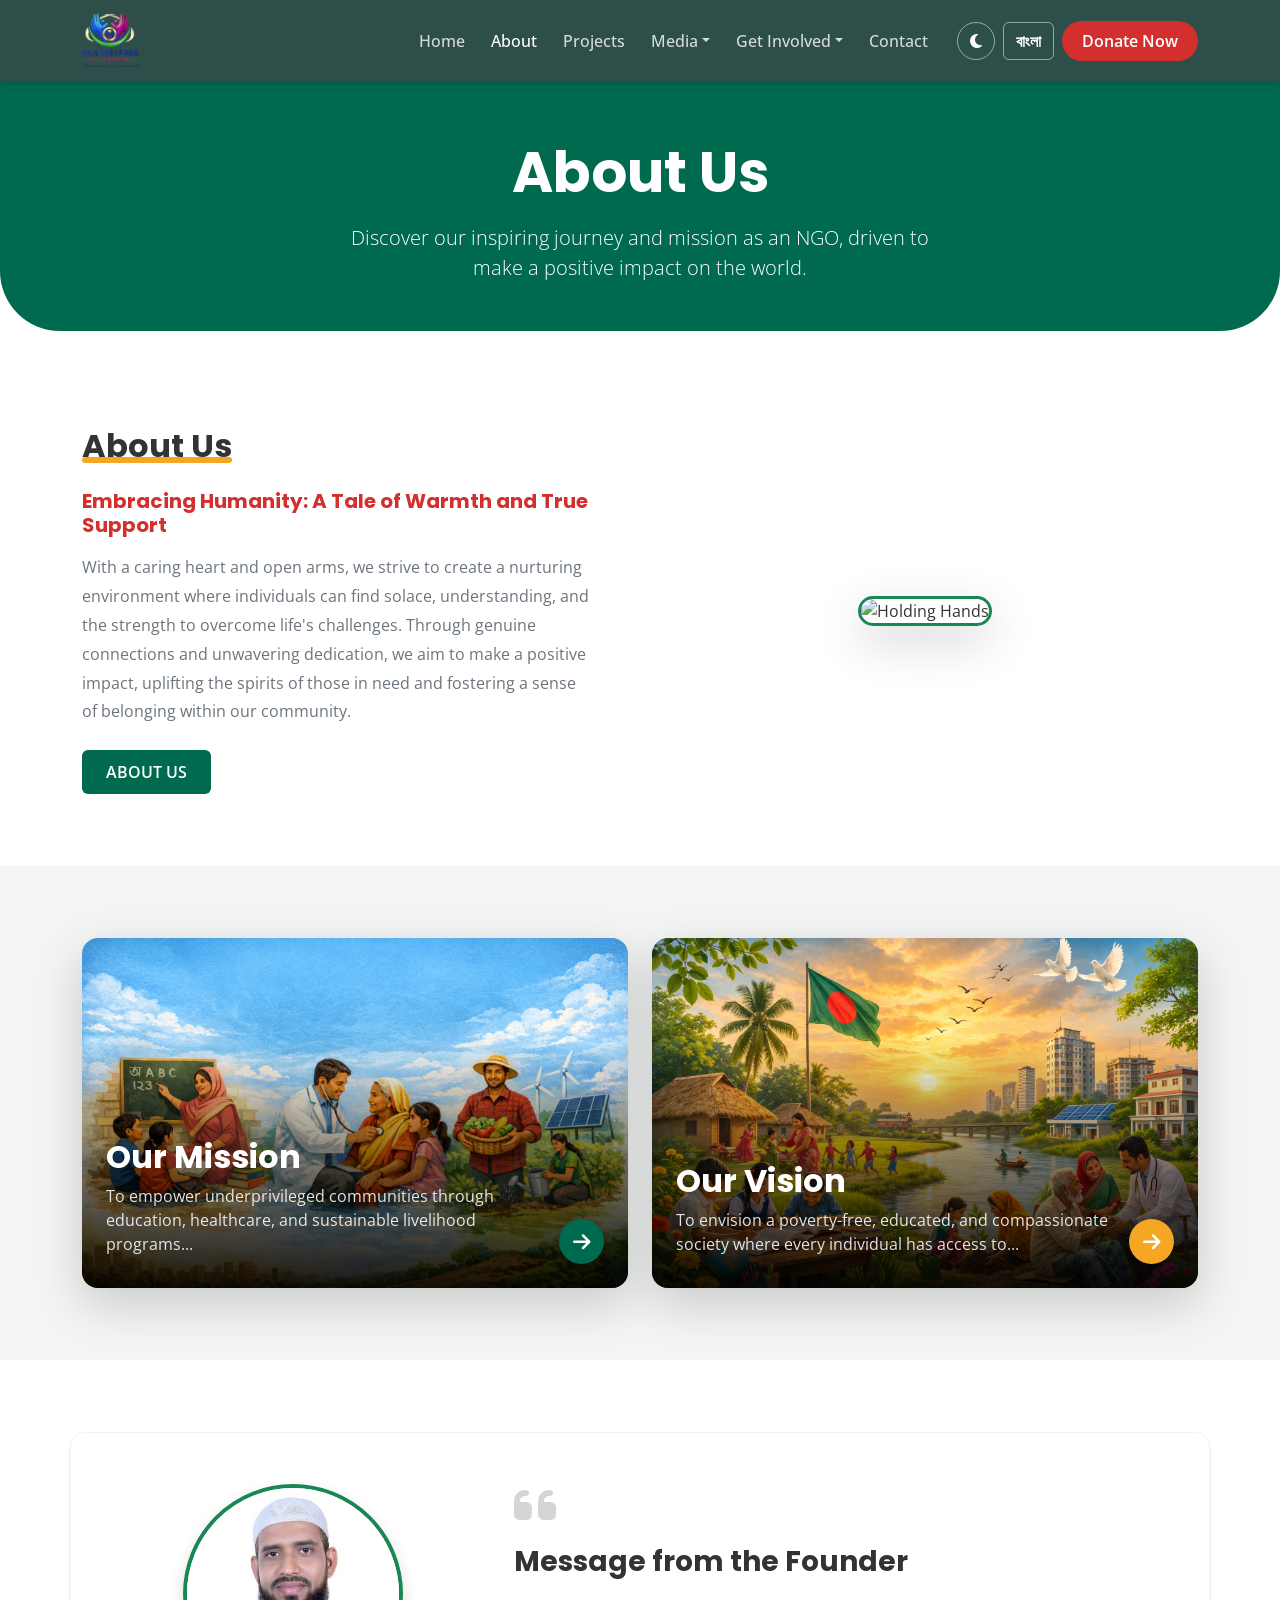
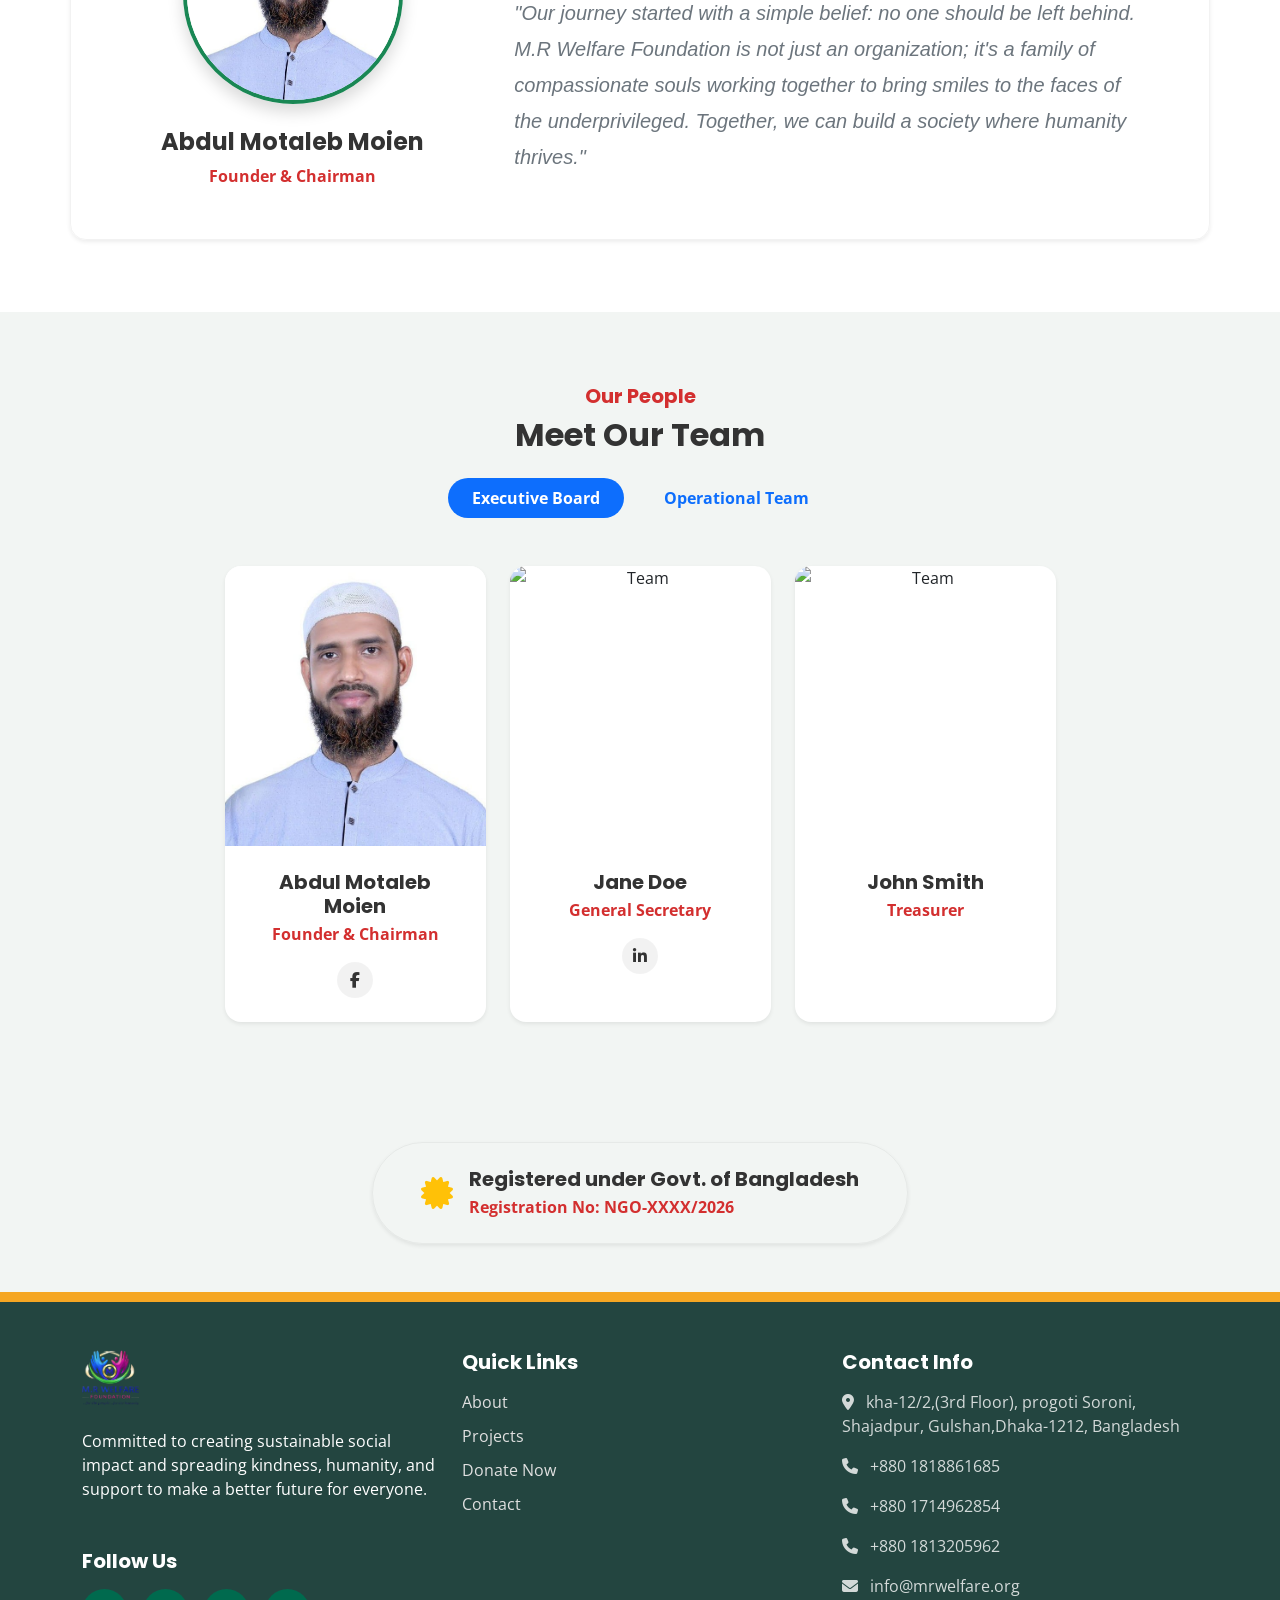
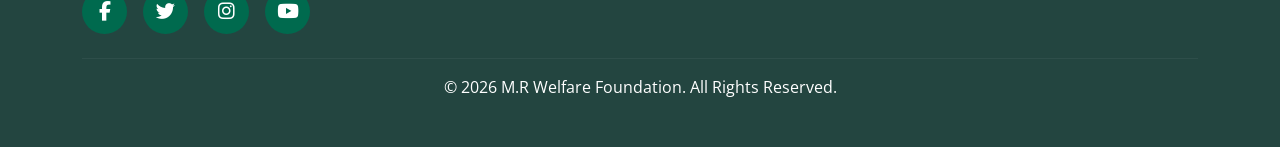
==== commit 082039d5: "Update website" ====
--- a/about.html
+++ b/about.html
@@ -34,40 +34,59 @@
             </svg>
         </div>
     </div>
-    <nav class="navbar navbar-expand-lg sticky-top custom-navbar">
+  <nav class="navbar navbar-expand-lg sticky-top custom-navbar">
         <div class="container">
             <a class="navbar-brand custom-brand align-items-center" href="index.html">
-                <img class="nav-logo" src="asstes/image/logo.png" alt="Logo" title="M.R Welfare Foundation">
-
+                <img class="nav-logo" src="asstes/image/logom.png" alt="Logo" title="M.R Welfare Foundation">
                 <div class="brand-text-container d-flex flex-column justify-content-center">
-                    <span class="brand-title text-white">M.R WELFARE</span>
-                    <span class="brand-subtitle">FOUNDATION</span>
-                </div>
+                    </div>
             </a>
-            <button class="navbar-toggler text-white" type="button" data-bs-toggle="collapse"
+
+            <button class="navbar-toggler text-white border-0 shadow-none" type="button" data-bs-toggle="collapse"
                 data-bs-target="#navbarNav">
-                <i class="fa-solid fa-bars text-white"></i>
+                <i class="fa-solid fa-bars fa-lg text-white"></i>
             </button>
+
             <div class="collapse navbar-collapse" id="navbarNav">
                 <ul class="navbar-nav ms-auto align-items-center">
-                    <li class="nav-item"><a class="nav-link" href="index.html" data-lang="nav_home">Home</a></li>
-                    <li class="nav-item"><a class="nav-link active" href="about.html" data-lang="nav_about">About</a>
+                    <li class="nav-item"><a class="nav-link " href="index.html" data-lang="nav_home">Home</a></li>
+                    <li class="nav-item"><a class="nav-link active" href="about.html" data-lang="nav_about">About</a></li>
+                    <li class="nav-item"><a class="nav-link" href="projects.html" data-lang="nav_projects">Projects</a></li>
+
+                    <li class="nav-item dropdown custom-dropdown">
+                        <a class="nav-link dropdown-toggle" href="#" id="mediaDropdown" data-bs-toggle="dropdown"
+                            aria-expanded="false" data-lang="nav_media">Media</a>
+                        <ul class="dropdown-menu border-0 shadow-lg rounded-3">
+                            <li><a class="dropdown-item py-2" href="gallery.html" data-lang="nav_gallery"><i
+                                        class="fa-regular fa-image me-2 text-secondary-custom"></i> Gallery</a></li>
+                            <li><a class="dropdown-item py-2" href="blog.html" data-lang="nav_blog"><i
+                                        class="fa-regular fa-newspaper me-2 text-secondary-custom"></i> News & Blog</a></li>
+                        </ul>
                     </li>
-                    <li class="nav-item"><a class="nav-link" href="projects.html" data-lang="nav_projects">Projects</a>
+
+                    <li class="nav-item dropdown custom-dropdown">
+                        <a class="nav-link dropdown-toggle" href="#" id="involvedDropdown" data-bs-toggle="dropdown"
+                            aria-expanded="false" data-lang="nav_get_involved">Get Involved</a>
+                        <ul class="dropdown-menu border-0 shadow-lg rounded-3">
+                            <li><a class="dropdown-item py-2" href="volunteer.html" data-lang="nav_volunteer"><i
+                                        class="fa-solid fa-hand-holding-heart me-2 text-secondary-custom"></i>
+                                    Volunteer</a></li>
+                            <li>
+                                <hr class="dropdown-divider">
+                            </li>
+                            <li><a class="dropdown-item py-2 fw-bold text-primary-custom" href="donation.html"
+                                    data-lang="nav_donate"><i class="fa-solid fa-circle-dollar-to-slot me-2"></i> Donate
+                                    Now</a></li>
+                        </ul>
                     </li>
-                    <li class="nav-item"><a class="nav-link" href="gallery.html" data-lang="nav_gallery">Gallery</a>
-                    </li>
-                    <li class="nav-item"><a class="nav-link" href="blog.html" data-lang="nav_blog">News</a></li>
-                    <li class="nav-item"><a class="nav-link" href="volunteer.html"
-                            data-lang="nav_volunteer">Volunteer</a></li>
+
                     <li class="nav-item"><a class="nav-link" href="contact.html" data-lang="nav_contact">Contact</a>
                     </li>
                 </ul>
-                <div class="d-flex align-items-center ms-lg-3 gap-2 mt-3 mt-lg-0">
+
+                <div class="d-flex align-items-center ms-lg-3 gap-2 mt-3 mt-lg-0 pb-3 pb-lg-0">
                     <button id="theme-toggle" class="btn btn-outline-light rounded-circle"
-                        title="Toggle Dark/Light Mode">
-                        <i class="fa-solid fa-moon"></i>
-                    </button>
+                        title="Toggle Dark/Light Mode"><i class="fa-solid fa-moon"></i></button>
                     <button id="lang-toggle" class="btn btn-outline-light fw-bold">বাংলা</button>
                     <a class="btn btn-donate" href="donation.html" data-lang="nav_donate">Donate Now</a>
                 </div>
@@ -370,11 +389,7 @@
                         <img src="asstes/image/logom.png" alt="Logo"
                             style="height: 55px; width: auto; object-fit: contain; margin-right: 12px;">
                         <div class="d-flex flex-column justify-content-center">
-                            <span class="text-white fw-bold"
-                                style="font-size: 1.3rem; letter-spacing: 1px; font-family: var(--font-heading); line-height: 1;">M.R
-                                WELFARE</span>
-                            <span
-                                style="color: var(--accent-red); font-size: 0.8rem; font-weight: 700; letter-spacing: 3.5px; font-family: var(--font-heading); line-height: 1; margin-top: 4px;">FOUNDATION</span>
+                            
                         </div>
                     </a>
 
--- a/asstes/css/style.css
+++ b/asstes/css/style.css
@@ -23,35 +23,73 @@
     --font-body: 'Open Sans', sans-serif;
     --font-bangla: 'Noto Sans Bengali', sans-serif;
 }
-/* =========================================
-   CIRCULAR TEXT PRELOADER STYLES
+
+/* --- Dark Mode Variables --- */
+body.dark-mode {
+    --main-bg: #121212;
+    --alternate-bg: #1A221F; 
+    --text-color: #E0E0E0;
+}
+
+/* =========================================
+   2. GLOBAL & BASE STYLES
+========================================= */
+body {
+    font-family: var(--font-body);
+    background-color: var(--main-bg);
+    color: var(--text-color);
+    transition: background-color 0.4s ease, color 0.4s ease;
+}
+
+h1, h2, h3, h4, h5, h6 { 
+    font-family: var(--font-heading); 
+}
+
+/* Bangla Font Setup */
+body.bangla-active,
+body.bangla-active h1, body.bangla-active h2, body.bangla-active h3, 
+body.bangla-active h4, body.bangla-active h5, body.bangla-active h6 {
+    font-family: var(--font-bangla);
+}
+
+/* Utility Classes */
+.text-primary-custom { color: var(--primary-green) !important; }
+.text-secondary-custom { color: var(--accent-red) !important; }
+
+.theme-bg { background-color: var(--main-bg); transition: 0.4s; }
+.theme-bg-alt { background-color: var(--alternate-bg); transition: 0.4s; }
+.theme-text { color: var(--text-color) !important; transition: 0.4s; }
+.theme-text-muted { color: #6c757d !important; transition: 0.4s; }
+
+body.dark-mode .theme-bg-alt { background-color: var(--alternate-bg) !important; }
+body.dark-mode .theme-text { color: #E0E0E0 !important; }
+body.dark-mode .theme-text-muted { color: #A0A0A0 !important; }
+body.dark-mode .theme-card { background-color: #242424 !important; }
+body.dark-mode .btn-close { filter: invert(1) grayscale(100%) brightness(200%); }
+
+/* =========================================
+   3. PRELOADER STYLES
 ========================================= */
 #preloader {
     position: fixed;
-    top: 0;
-    left: 0;
-    width: 100%;
-    height: 100vh;
-    background-color: var(--main-bg); /* থিমের ব্যাকগ্রাউন্ড কালার */
+    top: 0; left: 0;
+    width: 100%; height: 100vh;
+    background-color: var(--main-bg);
     z-index: 99999;
     transition: opacity 0.6s ease, visibility 0.6s ease;
 }
-
-/* ডার্ক মোডের জন্য প্রিলোডার ব্যাকগ্রাউন্ড কালো হবে */
-body.dark-mode #preloader {
-    background-color: #121212;
-}
-
-/* প্রিলোডার কন্টেইনারের সাইজ */
-/* প্রিলোডারের মূল বক্স (বর্ডারটি স্থির থাকবে) */
-/* প্রিলোডারের মূল বক্স (৬ ভাগের লাল-সবুজ বর্ডার) */
+body.dark-mode #preloader { background-color: #121212; }
+
+.preloader-hidden {
+    opacity: 0 !important;
+    visibility: hidden !important;
+}
+
 .preloader-content {
-    width: 250px; 
-    height: 250px;
+    width: 250px; height: 250px;
     border-radius: 50%;
     position: relative;
     padding: 10px; 
-    /* বর্ডার মুছে ফেলে conic-gradient দেওয়া হলো (৬০ ডিগ্রি করে ৬ ভাগ) */
     background: conic-gradient(
         var(--accent-red) 0deg 60deg, 
         var(--primary-green) 60deg 120deg, 
@@ -62,533 +100,244 @@
     );
 }
 
-/* মাঝখানের অংশটুকু ঢেকে দিয়ে বর্ডারের মতো লুক তৈরি করা */
 .preloader-content::before {
     content: '';
     position: absolute;
-    top: 6px; /* এই 6px হলো বর্ডারের পুরুত্ব (মোটা)। চাইলে বাড়াতে/কমাতে পারেন */
-    left: 6px;
-    right: 6px;
-    bottom: 6px;
-    background-color: var(--main-bg); /* ভেতরের অংশ সাদা/থিমের কালার করে দেওয়া হলো */
+    top: 6px; left: 6px; right: 6px; bottom: 6px;
+    background-color: var(--main-bg);
     border-radius: 50%;
-    z-index: 1; /* এটি লেখার নিচে থাকবে */
-}
-
-/* ডার্ক মোডের জন্য ভেতরের অংশ কালো হবে */
-body.dark-mode .preloader-content::before {
-    background-color: #121212;
-}
-
-/* গোলবৃত্তাকার লেখা (যাতে এটি বর্ডারের ওপরে দেখা যায়) */
+    z-index: 1;
+}
+body.dark-mode .preloader-content::before { background-color: #121212; }
+
+.preloader-logo {
+    width: 150px; height: auto; z-index: 10;
+}
+
 .circular-text {
-    width: 100%;
-    height: 100%;
+    width: 100%; height: 100%;
     position: absolute;
-    top: 0;
-    left: 0;
-    z-index: 10; /* লেখাটি যেন ঢেকে না যায় তাই z-index বাড়ানো হলো */
+    top: 0; left: 0;
+    z-index: 10;
     animation: spinText 10s linear infinite; 
 }
 
-/* লোগোর সাইজ ও পজিশন */
-.preloader-logo {
-    width: 150px; /* লোগোর সাইজ */
-    height: auto;
-    z-index: 10;
-}
-
-/* গোলবৃত্তাকার লেখা (Circular Text) SVG */
-/* =========================================
-   CIRCULAR TEXT BORDER STYLES
-========================================= */
-/* গোলবৃত্তাকার লেখা (শুধু এই লেখাটি ঘুরবে) */
-.circular-text {
-    width: 100%;
-    height: 100%;
-    position: absolute;
-    top: 0;
-    left: 0;
-    animation: spinText 10s linear infinite; /* শুধু লেখাটি ঘুরবে */
-}
-
-/* গোলবৃত্তাকার লেখার স্টাইল */
 .loading-text {
-    font-size: 8px; /* লেখার সাইজ */
-    font-weight: bold;
-    letter-spacing: 3px;
-    text-transform: uppercase;
+    font-size: 8px; font-weight: bold;
+    letter-spacing: 3px; text-transform: uppercase;
     font-family: var(--font-heading);
 }
 
-/* লেখা ঘোরার অ্যানিমেশন (Spin Animation) */
 @keyframes spinText {
     from { transform: rotate(0deg); }
     to { transform: rotate(360deg); }
 }
 
-/* পেজ লোড হয়ে গেলে প্রিলোডার লুকানোর ক্লাস */
-.preloader-hidden {
-    opacity: 0 !important;
-    visibility: hidden !important;
-}
-
-/* --- Dark Mode Variables --- */
-body.dark-mode {
-    --main-bg: #121212;
-    --alternate-bg: #1A221F; 
-    --text-color: #E0E0E0;
-}
-
-
-/* =========================================
-   2. GLOBAL & BASE STYLES
-========================================= */
-body {
-    font-family: var(--font-body);
-    background-color: var(--main-bg);
-    color: var(--text-color);
-    transition: background-color 0.4s ease, color 0.4s ease;
-}
-
-h1, h2, h3, h4, h5, h6 { 
-    font-family: var(--font-heading); 
-}
-
-/* Bangla Font Setup */
-body.bangla-active,
-body.bangla-active h1, body.bangla-active h2, body.bangla-active h3, 
-body.bangla-active h4, body.bangla-active h5, body.bangla-active h6 {
-    font-family: var(--font-bangla);
-}
-
-/* --- Utility Classes (Colors & Backgrounds) --- */
-.text-primary-custom { color: var(--primary-green) !important; }
-.text-secondary-custom { color: var(--accent-red) !important; }
-
-.theme-bg { background-color: var(--main-bg); transition: 0.4s; }
-.theme-bg-alt { background-color: var(--alternate-bg); transition: 0.4s; }
-.theme-text { color: var(--text-color) !important; transition: 0.4s; }
-.theme-text-muted { color: #6c757d !important; transition: 0.4s; }
-
-body.dark-mode .theme-bg-alt { background-color: var(--alternate-bg) !important; }
-body.dark-mode .theme-text { color: #E0E0E0 !important; }
-body.dark-mode .theme-text-muted { color: #A0A0A0 !important; }
-body.dark-mode .theme-card { background-color: #242424 !important; }
-
-
-/* =========================================
-   3. BUTTONS
+/* =========================================
+   4. BUTTONS
 ========================================= */
 .btn-primary-custom {
-    background-color: var(--primary-green);
-    color: #fff;
-    border: none;
-    padding: 10px 24px;
-    font-weight: 600;
+    background-color: var(--primary-green); color: #fff;
+    border: none; padding: 10px 24px; font-weight: 600;
     transition: 0.3s ease-in-out;
 }
-
-.btn-primary-custom:hover {
-    background-color: var(--accent-red); 
-    color: #fff;
-}
+.btn-primary-custom:hover { background-color: var(--accent-red); color: #fff; }
 
 .btn-donate {
-    background-color: var(--accent-red);
-    color: #fff;
-    font-weight: 600;
-    border-radius: 25px;
-    padding: 8px 20px;
-    border: none;
-    transition: 0.3s;
-}
-
-.btn-donate:hover {
-    background-color: #B71C1C; 
-    color: #fff;
-}
-
-
-/* =========================================
-   4. HEADER, NAVBAR & BRAND
+    background-color: var(--accent-red); color: #fff;
+    font-weight: 600; border-radius: 25px;
+    padding: 8px 20px; border: none; transition: 0.3s;
+}
+.btn-donate:hover { background-color: #B71C1C; color: #fff; }
+
+.btn-outline-primary-custom {
+    color: var(--primary-green); border: 2px solid var(--primary-green);
+    background: transparent; padding: 8px 20px; border-radius: 25px; transition: 0.3s;
+}
+.btn-outline-primary-custom:hover { background-color: var(--primary-green); color: #fff; }
+body.dark-mode .btn-outline-primary-custom { color: #fff; border-color: #fff; }
+body.dark-mode .btn-outline-primary-custom:hover { background-color: var(--primary-green); border-color: var(--primary-green); }
+
+/* =========================================
+   5. HEADER, NAVBAR & BRAND
 ========================================= */
 .custom-navbar {
     background-color: rgba(35, 69, 64, 0.95) !important;
     padding: 8px 0 !important;
     box-shadow: 0 4px 10px rgba(0,0,0,0.15);
-    z-index: 1030; 
-    position: sticky; 
-    top: 0;
-}
-
-/* Brand & Logo */
-.custom-brand {
-    display: flex;
-    text-decoration: none;
-    align-items: center;
-    gap: 10px; 
-    z-index: 10;
-}
-
-.nav-logo {
-    height: 55px; 
-    width: auto;
-    object-fit: contain;
-    transition: 0.3s ease;
-}
-
-
-
-
-
-/* Nav Links & Toggles */
+    z-index: 1030; position: sticky; top: 0;
+}
+
+.custom-brand { display: flex; text-decoration: none; align-items: center; gap: 10px; z-index: 10; }
+.nav-logo { height: 55px; width: auto; object-fit: contain; transition: 0.3s ease; }
+
 .custom-navbar .nav-link {
-    color: rgba(255,255,255,0.8);
-    font-weight: 500;
-    margin: 0 5px;
-    transition: 0.3s;
-}
-
+    color: rgba(255,255,255,0.8); font-weight: 500; margin: 0 5px; transition: 0.3s;
+}
 .custom-navbar .nav-link:hover, 
 .custom-navbar .nav-link.active {
     color: #fff;
 }
 
-#theme-toggle, #lang-toggle {
-    border-color: rgba(255,255,255,0.5);
-    color: #fff;
-}
-
-#theme-toggle:hover, #lang-toggle:hover {
-    background-color: var(--accent-red);
-    border-color: var(--accent-red);
-}
-
-
-/* =========================================
-   5. COMMON COMPONENTS (Hero, Cards, Icons)
-========================================= */
-/* Hero Slider Styles */
-#heroCarousel {
-    height: 80vh;
-    min-height: 500px;
-    background-color: #000;
-}
-
+#theme-toggle, #lang-toggle { border-color: rgba(255,255,255,0.5); color: #fff; }
+#theme-toggle:hover, #lang-toggle:hover { background-color: var(--accent-red); border-color: var(--accent-red); }
+
+/* Desktop Dropdown Logic */
+@media (min-width: 992px) {
+    .custom-dropdown:hover .dropdown-menu {
+        display: block; opacity: 1; visibility: visible; transform: translateY(0);
+    }
+    .custom-dropdown .dropdown-menu {
+        display: block; opacity: 0; visibility: hidden; transform: translateY(15px);
+        transition: all 0.3s ease-in-out; margin-top: 0; 
+    }
+    .custom-dropdown::after {
+        content: ''; position: absolute; top: 100%; left: 0; width: 100%; height: 15px; background: transparent;
+    }
+}
+
+.dropdown-menu { background-color: #ffffff; padding: 10px 0; }
+.dropdown-item { color: #333333; font-weight: 500; transition: 0.2s ease; }
+.dropdown-item:hover {
+   background-color: rgba(211, 47, 47, 0.08) !important; 
+   color: var(--accent-red) !important;
+   transform: translateX(6px); 
+}
+
+/* =========================================
+   6. HERO SECTION
+========================================= */
+#heroCarousel { height: 80vh; min-height: 500px; background-color: #000; }
 .slide-image {
-    height: 80vh;
-    min-height: 500px;
-    background-size: cover;
-    background-position: center;
-    background-repeat: no-repeat;
+    height: 80vh; min-height: 500px; background-size: cover;
+    background-position: center; background-repeat: no-repeat;
     animation: zoomEffect 10s infinite alternate; 
 }
-
 @keyframes zoomEffect {
     from { transform: scale(1); }
     to { transform: scale(1.05); }
 }
-
-.carousel-caption {
-    bottom: 0;
-    top: 0;
-    left: 0;
-    right: 0;
-    padding-bottom: 0;
-}
-
-/* স্লাইডারের রেস্পন্সিভ ফিক্স */
-@media (max-width: 768px) {
-    #heroCarousel, .slide-image {
-        height: 70vh;
-        min-height: 450px;
-    }
-    .carousel-caption h1 {
-        font-size: 2.2rem;
-    }
-    .carousel-caption p {
-        font-size: 1rem;
-    }
-}
-
-.service-card {
-    transition: transform 0.3s, box-shadow 0.3s;
-    border-radius: 10px;
-}
-
-.service-card:hover {
-    transform: translateY(-10px);
-    box-shadow: 0 10px 20px rgba(0,0,0,0.1) !important;
-}
+.carousel-caption { bottom: 0; top: 0; left: 0; right: 0; padding-bottom: 0; }
+
+/* =========================================
+   7. COMMON COMPONENTS (Cards & Icons)
+========================================= */
+.service-card { transition: transform 0.3s, box-shadow 0.3s; border-radius: 10px; }
+.service-card:hover { transform: translateY(-10px); box-shadow: 0 10px 20px rgba(0,0,0,0.1) !important; }
 
 .icon-box {
-    width: 70px;
-    height: 70px;
-    background-color: var(--alternate-bg);
-    color: var(--primary-green);
-    border-radius: 50%;
-    display: flex;
-    align-items: center;
-    justify-content: center;
-    font-size: 30px;
-    transition: 0.3s;
-}
-
-.service-card:hover .icon-box {
-    background-color: var(--primary-green);
-    color: #fff;
-}
-
+    width: 70px; height: 70px; border-radius: 50%; display: flex;
+    align-items: center; justify-content: center; font-size: 30px;
+    background-color: var(--alternate-bg); color: var(--primary-green); transition: 0.3s;
+}
+.service-card:hover .icon-box { background-color: var(--primary-green); color: #fff; }
 body.dark-mode .icon-box { background-color: #333; }
+
 .icon-wrapper {
-    width: 60px;
-    height: 60px;
-    background-color: rgba(0, 106, 78, 0.1);
-    color: var(--primary-green);
-    border-radius: 50%;
-    display: flex;
-    align-items: center;
-    justify-content: center;
-    font-size: 24px;
-    margin-bottom: 20px;
-}
-body.dark-mode .icon-wrapper {
-    background-color: rgba(255, 255, 255, 0.1);
-    color: #A5D6A7;
-}
-
-
-/* =========================================
-   6. ABOUT US PAGE STYLES
+    width: 60px; height: 60px; border-radius: 50%; display: flex;
+    align-items: center; justify-content: center; font-size: 24px; margin-bottom: 20px;
+    background-color: rgba(0, 106, 78, 0.1); color: var(--primary-green);
+}
+body.dark-mode .icon-wrapper { background-color: rgba(255, 255, 255, 0.1); color: #A5D6A7; }
+
+.social-icon, .social-icon-btn {
+    display: flex; align-items: center; justify-content: center; border-radius: 50%; transition: 0.3s ease; text-decoration: none;
+}
+.social-icon {
+    width: 36px; height: 36px; background-color: rgba(0,0,0,0.05); color: var(--text-color);
+}
+.social-icon:hover { background-color: var(--primary-green); color: #fff !important; transform: translateY(-3px); }
+body.dark-mode .social-icon { background-color: rgba(255,255,255,0.08); color: #e0e0e0; }
+body.dark-mode .social-icon:hover { background-color: var(--primary-green); color: #fff; }
+
+.social-icon-btn {
+    width: 45px; height: 45px; background-color: var(--primary-green); color: white; font-size: 1.2rem; 
+}
+.social-icon-btn:hover { background-color: var(--accent-red); color: white; transform: translateY(-5px); box-shadow: 0 5px 15px rgba(211, 47, 47, 0.4); }
+
+/* =========================================
+   8. ABOUT PAGE COMPONENTS
 ========================================= */
 .about-hero-section {
-    background-color: var(--primary-green);
-    min-height: 250px;
-    border-bottom-left-radius: 60px;
-    border-bottom-right-radius: 60px;
-    padding-top: 50px;
-}
-
+    background-color: var(--primary-green); min-height: 250px;
+    border-bottom-left-radius: 60px; border-bottom-right-radius: 60px; padding-top: 50px;
+}
 .highlight-underline { position: relative; display: inline-block; z-index: 1; }
 .highlight-underline::after {
-    content: ""; position: absolute; left: 0; bottom: 2px;
-    width: 100%; height: 6px; background-color: #F5A623; 
-    z-index: -1; border-radius: 3px;
-}
-
-.about-side-img {
-    border-radius: 20px;
-    object-fit: cover;
-    height: 450px;
-    width: 100%;
-    max-width: 400px;
-}
-
-.stats-banner {
-    background-color: var(--primary-green);
-    border-radius: 20px;
-    padding: 60px 30px;
-    position: relative;
-    overflow: hidden;
-}
-
+    content: ""; position: absolute; left: 0; bottom: 2px; width: 100%; height: 6px; 
+    background-color: #F5A623; z-index: -1; border-radius: 3px;
+}
+.about-side-img { border-radius: 20px; object-fit: cover; height: 450px; width: 100%; max-width: 400px; }
+
+.stats-banner { background-color: var(--primary-green); border-radius: 20px; padding: 60px 30px; position: relative; overflow: hidden; }
 .stats-banner::before {
-    content: "\f004  \f004  \f004";
-    font-family: "Font Awesome 6 Free";
-    font-weight: 400; font-size: 150px; color: rgba(255, 255, 255, 0.03);
-    position: absolute; top: -50px; left: 10%; letter-spacing: 150px; pointer-events: none;
-}
-
+    content: "\f004  \f004  \f004"; font-family: "Font Awesome 6 Free"; font-weight: 400; font-size: 150px; 
+    color: rgba(255, 255, 255, 0.03); position: absolute; top: -50px; left: 10%; letter-spacing: 150px; pointer-events: none;
+}
 .stats-label { color: #F5A623; font-size: 0.85rem; font-weight: 600; letter-spacing: 1px; }
 
 .feature-box { padding: 30px; border-radius: 16px; transition: 0.3s; height: 100%; }
-.feature-box.active {
-    background-color: var(--main-bg);
-    box-shadow: 0 10px 40px rgba(0,0,0,0.08);
-    border: 1px solid rgba(0,0,0,0.05);
-}
-body.dark-mode .feature-box.active {
-    background-color: #242424;
-    border: 1px solid #333;
-    box-shadow: 0 10px 40px rgba(0,0,0,0.5);
-}
-/* =========================================
-   MISSION & VISION BOTTOM TEXT CARDS
-========================================= */
+.feature-box.active { background-color: var(--main-bg); box-shadow: 0 10px 40px rgba(0,0,0,0.08); border: 1px solid rgba(0,0,0,0.05); }
+body.dark-mode .feature-box.active { background-color: #242424; border: 1px solid #333; box-shadow: 0 10px 40px rgba(0,0,0,0.5); }
+
+/* Mission & Vision */
 .mission-vision-card {
-    min-height: 350px;
-    background-size: cover !important;
-    background-position: center !important;
-    background-color: #2c3e50;
-    transition: transform 0.4s ease;
-    cursor: pointer; /* কার্ডে মাউস নিলে কার্সর পয়েন্টার হবে */
-}
-
-.mission-vision-card:hover {
-    transform: translateY(-8px);
-}
-
-/* ওভারলে এখন শুধু নিচ থেকে উপরের দিকে অল্প উঠবে (Gradual Fade) */
+    min-height: 350px; background-size: cover !important; background-position: center !important;
+    background-color: #2c3e50; transition: transform 0.4s ease; cursor: pointer;
+}
+.mission-vision-card:hover { transform: translateY(-8px); }
 .card-overlay-bottom {
-    position: absolute;
-    bottom: 0; left: 0; right: 0;
-    height: 70%; /* কার্ডের নিচের ৭০% অংশে শ্যাডো থাকবে, ওপরের ৩০% পরিষ্কার থাকবে */
+    position: absolute; bottom: 0; left: 0; right: 0; height: 70%;
     background: linear-gradient(to top, rgba(0,0,0,0.9) 0%, rgba(0,0,0,0.5) 50%, rgba(0,0,0,0) 100%);
-    transition: height 0.4s ease, background 0.4s ease;
-    z-index: 1;
-}
-
-/* হোভার করলে ওভারলে আরেকটু ওপরে উঠবে এবং হালকা সবুজ হবে */
+    transition: height 0.4s ease, background 0.4s ease; z-index: 1;
+}
 .mission-vision-card:hover .card-overlay-bottom {
-    height: 85%;
-    background: linear-gradient(to top, rgba(0, 106, 78, 0.95) 0%, rgba(0, 106, 78, 0.6) 50%, rgba(0,0,0,0) 100%);
-}
-
-.card-content {
-    z-index: 2;
-}
-
-/* ডানদিকের গোল বাটনটির অ্যানিমেশন */
-.read-more-btn {
-    border: none;
-    box-shadow: 0 4px 10px rgba(0,0,0,0.3);
-}
-
-.mission-vision-card:hover .read-more-btn {
-    transform: translateX(-5px); /* হোভার করলে বাটনটি একটু বাম দিকে নড়ে উঠবে */
-    box-shadow: 0 6px 15px rgba(0,0,0,0.5);
-}
-/* =========================================
-   TEAM CARD STYLES (With Image Hover Zoom)
-========================================= */
-.team-card {
-    transition: transform 0.3s ease, box-shadow 0.3s ease;
-    overflow: hidden; /* জুম হওয়ার সময় ছবি যেন কার্ডের বাইরে না যায় */
-}
-
-/* কার্ডে মাউস রাখলে কার্ড একটু উপরে উঠবে এবং শ্যাডো বাড়বে */
-.team-card:hover {
-    transform: translateY(-10px);
-    box-shadow: 0 15px 35px rgba(0,0,0,0.1) !important;
-}
-
-/* ছবির জন্য ট্রানজিশন সেট করা */
-.team-card img {
-    transition: transform 0.5s ease; /* জুম হওয়াটা স্মুথ করবে */
-}
-
-/* কার্ডে মাউস রাখলে ভেতরের ছবিটি হালকা জুম হবে */
-.team-card:hover img {
-    transform: scale(1.08); /* ছবিটিকে ৮% বড় করবে */
-}
-
-.social-icon {
-    width: 36px; height: 36px;
-    display: flex; align-items: center; justify-content: center;
-    border-radius: 50%;
-    background-color: rgba(0,0,0,0.05);
-    color: var(--text-color);
-    transition: 0.3s;
-    text-decoration: none;
-}
-.social-icon:hover {
-    background-color: var(--primary-green);
-    color: #fff !important;
-    transform: translateY(-3px);
-}
-
-/* Dark Mode fixes for Team */
-body.dark-mode .timeline-item::after { background-color: #242424; }
+    height: 85%; background: linear-gradient(to top, rgba(0, 106, 78, 0.95) 0%, rgba(0, 106, 78, 0.6) 50%, rgba(0,0,0,0) 100%);
+}
+.card-content { z-index: 2; }
+.read-more-btn { border: none; box-shadow: 0 4px 10px rgba(0,0,0,0.3); }
+.mission-vision-card:hover .read-more-btn { transform: translateX(-5px); box-shadow: 0 6px 15px rgba(0,0,0,0.5); }
+
+/* Team Cards */
+.team-card { transition: transform 0.3s ease, box-shadow 0.3s ease; overflow: hidden; }
+.team-card:hover { transform: translateY(-10px); box-shadow: 0 15px 35px rgba(0,0,0,0.1) !important; }
+.team-card img { transition: transform 0.5s ease; }
+.team-card:hover img { transform: scale(1.08); }
 body.dark-mode .team-card:hover { box-shadow: 0 15px 35px rgba(0,0,0,0.5) !important; }
-body.dark-mode .social-icon { background-color: rgba(255,255,255,0.08); color: #e0e0e0; }
-body.dark-mode .social-icon:hover { background-color: var(--primary-green); color: #fff; }
-/* =========================================
-   7. PROJECTS PAGE STYLES
-========================================= */
-.project-card {
-    transition: transform 0.3s ease, box-shadow 0.3s ease;
-    background-color: var(--main-bg);
-}
-.project-card:hover {
-    transform: translateY(-10px);
-    box-shadow: 0 15px 35px rgba(0,0,0,0.1) !important;
-}
+
+/* =========================================
+   9. PROJECT, BLOG & GALLERY CARDS
+========================================= */
+/* Projects & Blogs Share Similar Card Layout */
+.project-card, .blog-card { transition: transform 0.4s ease, box-shadow 0.4s ease; background-color: var(--main-bg); }
+.project-card:hover, .blog-card:hover { transform: translateY(-8px); box-shadow: 0 15px 30px rgba(0, 0, 0, 0.15) !important; }
 body.dark-mode .project-card { background-color: #242424; }
-body.dark-mode .project-card:hover { box-shadow: 0 15px 35px rgba(0,0,0,0.4) !important; }
+body.dark-mode .project-card:hover, body.dark-mode .blog-card:hover { box-shadow: 0 15px 35px rgba(0,0,0,0.4) !important; }
 
 .project-img-wrapper { position: relative; overflow: hidden; height: 250px; }
 .project-img { width: 100%; height: 100%; object-fit: cover; transition: transform 0.5s ease; }
 .project-card:hover .project-img { transform: scale(1.1); }
 
-.project-badge {
-    position: absolute; top: 20px; right: 20px; z-index: 2;
-    box-shadow: 0 4px 10px rgba(0,0,0,0.2);
-}
-
-.btn-outline-primary-custom {
-    color: var(--primary-green);
-    border: 2px solid var(--primary-green);
-    background: transparent;
-    padding: 8px 20px;
-    border-radius: 25px;
-    transition: 0.3s;
-}
-.btn-outline-primary-custom:hover { background-color: var(--primary-green); color: #fff; }
-body.dark-mode .btn-outline-primary-custom { color: #fff; border-color: #fff; }
-body.dark-mode .btn-outline-primary-custom:hover { background-color: var(--primary-green); border-color: var(--primary-green); }
-/* Dark Mode Close Button Fix for Modals */
-body.dark-mode .btn-close {
-    filter: invert(1) grayscale(100%) brightness(200%);
-}
-
-/* =========================================
-   8. DONATION PAGE STYLES
-========================================= */
-.amount-btn {
-    color: var(--primary-green); border-color: var(--primary-green);
-    border-radius: 8px; transition: 0.3s;
-}
-.amount-btn:hover, .amount-btn.active {
-    background-color: var(--primary-green); color: #fff; border-color: var(--primary-green);
-}
-body.dark-mode .amount-btn { color: #A5D6A7; border-color: #A5D6A7; }
-body.dark-mode .amount-btn:hover, body.dark-mode .amount-btn.active {
-    background-color: #A5D6A7; color: #121212;
-}
-
-.amount-input::-webkit-outer-spin-button, .amount-input::-webkit-inner-spin-button { -webkit-appearance: none; margin: 0; }
-
-.theme-input {
-    background-color: transparent; border: 1px solid #ced4da;
-    color: var(--text-color); transition: 0.3s;
-}
-body.dark-mode .theme-input { background-color: #2A2A2A; border-color: #444; color: #E0E0E0; }
-body.dark-mode .theme-input::placeholder { color: #888; }
-body.dark-mode .theme-input:focus {
-    background-color: #333; border-color: var(--primary-green); color: #fff;
-    box-shadow: 0 0 0 0.25rem rgba(0, 106, 78, 0.25);
-}
-
-.payment-box {
-    background-color: #FAFAFA; border-color: #eee !important; transition: 0.3s;
-}
-.payment-box:hover { box-shadow: 0 5px 15px rgba(0,0,0,0.05); transform: translateY(-2px); }
-body.dark-mode .payment-box { background-color: #2A2A2A; border-color: #333 !important; }
-body.dark-mode .payment-box .bg-light { background-color: #333 !important; }
-
-
-/* =========================================
-   9. GALLERY & MASONRY STYLES
-========================================= */
-.gallery-item {
-    position: relative; overflow: hidden; border-radius: 12px;
-    cursor: pointer; background-color: #000;
-}
-.gallery-item img {
-    width: 100%; height: 300px; object-fit: cover;
-    transition: transform 0.5s ease, opacity 0.5s ease;
-}
+.project-badge, .blog-date-badge {
+    position: absolute; top: 15px; right: 15px; z-index: 2;
+    box-shadow: 0 4px 10px rgba(0,0,0,0.2); letter-spacing: 0.5px;
+}
+.blog-date-badge { background-color: var(--accent-red); color: white; padding: 8px 15px; border-radius: 10px; text-align: center; line-height: 1.1; }
+.blog-date-badge span { font-size: 1.6rem; display: block; margin-bottom: 2px; }
+
+/* Pagination */
+.pagination-custom .page-link {
+    color: var(--primary-green); border: none; margin: 0 5px; border-radius: 8px;
+    font-weight: 600; transition: 0.3s; background-color: var(--main-bg); box-shadow: 0 2px 5px rgba(0,0,0,0.05);
+}
+.pagination-custom .page-item.active .page-link { background-color: var(--primary-green); color: white; }
+.pagination-custom .page-link:hover { background-color: var(--alternate-bg); }
+body.dark-mode .pagination-custom .page-link { background-color: #242424; color: #A5D6A7; }
+body.dark-mode .pagination-custom .page-item.active .page-link { background-color: var(--primary-green); color: white; }
+
+/* Gallery & Masonry */
+.gallery-item { position: relative; overflow: hidden; border-radius: 12px; cursor: pointer; background-color: #000; }
+.gallery-item img { width: 100%; height: 300px; object-fit: cover; transition: transform 0.5s ease, opacity 0.5s ease; }
 .gallery-overlay {
     position: absolute; bottom: -100%; left: 0; width: 100%;
     padding: 30px 20px 20px; background: linear-gradient(to top, rgba(0, 106, 78, 0.95), transparent);
@@ -598,57 +347,38 @@
 .gallery-item:hover .gallery-overlay { bottom: 0; }
 body.dark-mode .gallery-item { border: 1px solid #333; }
 
-/* Masonry */
 .masonry-gallery { column-count: 3; column-gap: 1.5rem; }
-.masonry-item {
-    break-inside: avoid; margin-bottom: 1.5rem; border-radius: 12px;
-    overflow: hidden; position: relative; background-color: #000;
-}
-.masonry-item img {
-    width: 100%; display: block; border-radius: 12px;
-    transition: transform 0.4s ease, opacity 0.4s ease;
-}
+.masonry-item { break-inside: avoid; margin-bottom: 1.5rem; border-radius: 12px; overflow: hidden; position: relative; background-color: #000; }
+.masonry-item img { width: 100%; display: block; border-radius: 12px; transition: transform 0.4s ease, opacity 0.4s ease; }
 .masonry-item:hover img { transform: scale(1.08); opacity: 0.85; }
 body.dark-mode .masonry-item { border: 1px solid #333; }
 
-
-/* =========================================
-   10. BLOG & CONTACT PAGE STYLES
-========================================= */
-.blog-card { transition: transform 0.3s ease, box-shadow 0.3s ease; }
-.blog-card:hover { transform: translateY(-8px); box-shadow: 0 15px 35px rgba(0,0,0,0.1) !important; }
-body.dark-mode .blog-card:hover { box-shadow: 0 15px 35px rgba(0,0,0,0.5) !important; }
-
-.blog-date-badge {
-    position: absolute; top: 15px; left: 15px; background-color: var(--accent-red);
-    color: white; padding: 8px 15px; border-radius: 10px; text-align: center; line-height: 1.2;
-}
-.blog-date-badge span { font-size: 1.5rem; font-weight: 700; }
-
-.pagination-custom .page-link {
-    color: var(--primary-green); border: none; margin: 0 5px; border-radius: 8px;
-    font-weight: 600; transition: 0.3s; background-color: var(--main-bg); box-shadow: 0 2px 5px rgba(0,0,0,0.05);
-}
-.pagination-custom .page-item.active .page-link { background-color: var(--primary-green); color: white; }
-.pagination-custom .page-link:hover { background-color: var(--alternate-bg); }
-body.dark-mode .pagination-custom .page-link { background-color: #242424; color: #A5D6A7; }
-body.dark-mode .pagination-custom .page-item.active .page-link { background-color: var(--primary-green); color: white; }
+/* =========================================
+   10. DONATION & CONTACT FORMS
+========================================= */
+.amount-btn { color: var(--primary-green); border-color: var(--primary-green); border-radius: 8px; transition: 0.3s; }
+.amount-btn:hover, .amount-btn.active { background-color: var(--primary-green); color: #fff; border-color: var(--primary-green); }
+body.dark-mode .amount-btn { color: #A5D6A7; border-color: #A5D6A7; }
+body.dark-mode .amount-btn:hover, body.dark-mode .amount-btn.active { background-color: #A5D6A7; color: #121212; }
+
+.amount-input::-webkit-outer-spin-button, .amount-input::-webkit-inner-spin-button { -webkit-appearance: none; margin: 0; }
+
+.theme-input { background-color: transparent; border: 1px solid #ced4da; color: var(--text-color); transition: 0.3s; }
+body.dark-mode .theme-input { background-color: #2A2A2A; border-color: #444; color: #E0E0E0; }
+body.dark-mode .theme-input::placeholder { color: #888; }
+body.dark-mode .theme-input:focus { background-color: #333; border-color: var(--primary-green); color: #fff; box-shadow: 0 0 0 0.25rem rgba(0, 106, 78, 0.25); }
+
+.payment-box { background-color: #FAFAFA; border-color: #eee !important; transition: 0.3s; }
+.payment-box:hover { box-shadow: 0 5px 15px rgba(0,0,0,0.05); transform: translateY(-2px); }
+body.dark-mode .payment-box { background-color: #2A2A2A; border-color: #333 !important; }
+body.dark-mode .payment-box .bg-light { background-color: #333 !important; }
 
 .contact-info-card { transition: transform 0.3s ease; }
 .contact-info-card:hover { transform: translateX(10px); }
-.social-icon-btn {
-    display: flex; align-items: center; justify-content: center; width: 45px; height: 45px;
-    background-color: var(--primary-green); color: white; border-radius: 50%;
-    font-size: 1.2rem; text-decoration: none; transition: 0.3s ease;
-}
-.social-icon-btn:hover {
-    background-color: var(--accent-red); color: white; transform: translateY(-5px); box-shadow: 0 5px 15px rgba(211, 47, 47, 0.4);
-}
 body.dark-mode .contact-info-card .icon-wrapper { background-color: #333 !important; color: #A5D6A7 !important; }
 
 .map-section iframe { filter: grayscale(20%); }
 body.dark-mode .map-section iframe { filter: invert(90%) hue-rotate(180deg) grayscale(30%); }
-
 
 /* =========================================
    11. FOOTER
@@ -661,166 +391,52 @@
 .footer-links a:hover { color: #FFFFFF !important; padding-left: 5px; text-decoration: underline; }
 .border-secondary { border-color: rgba(255, 255, 255, 0.2) !important; }
 
-
 /* =========================================
    12. RESPONSIVE DESIGN (Media Queries)
 ========================================= */
-/* Tablet & Small Desktops */
-/* =========================================
-   PERFECT DROPDOWN & MOBILE MENU FIXES
-========================================= */
-/* Active Menu Text Color (যেই পেজে আছেন সেটি লাল হবে) */
-.custom-navbar .nav-link.active {
-    color: var(--accent-red) !important;
-    font-weight: bold;
-}
-/* --- Desktop Hover Logic (মাউস রাখলে খুলবে এবং সরবে না) --- */
-@media (min-width: 992px) {
-    .custom-dropdown:hover .dropdown-menu {
-        display: block;
-        opacity: 1;
-        visibility: visible;
-        transform: translateY(0);
+/* Tablet & Medium Devices */
+@media (max-width: 991px) {
+    /* Navbar & Mobile Menu */
+    .navbar-collapse {
+        background-color: var(--main-bg); border-radius: 12px; padding: 15px 20px;
+        margin-top: 15px; box-shadow: 0 10px 30px rgba(0,0,0,0.15); max-height: 80vh; 
+        overflow-y: auto; overflow-x: hidden;
     }
-    .custom-dropdown .dropdown-menu {
-        display: block;
-        opacity: 0;
-        visibility: hidden;
-        transform: translateY(15px);
-        transition: all 0.3s ease-in-out;
-        margin-top: 0; 
-    }
-    /* এটি একটি অদৃশ্য ব্রিজ (Bridge) তৈরি করবে। 
-       ফলে মাউস মেনু থেকে ড্রপডাউনে নেওয়ার সময় মাঝখানের গ্যাপে পড়ে মেনু বন্ধ হয়ে যাবে না। */
-    .custom-dropdown::after {
-        content: '';
-        position: absolute;
-        top: 100%;
-        left: 0;
-        width: 100%;
-        height: 15px;
-        background: transparent;
-    }
-}
-
-/* --- Dropdown Item Styles (সাদা ও পরিষ্কার ডিজাইন) --- */
-.dropdown-menu {
-    background-color: #ffffff; /* ড্রপডাউন সাদা থাকবে */
-    padding: 10px 0;
-}
-.dropdown-item {
-    color: #333333;
-    font-weight: 500;
-    transition: 0.2s ease;
-}
-.dropdown-item:hover {
-   background-color: rgba(211, 47, 47, 0.08) !important; /* হোভার করলে হালকা সবুজ হবে */
-    color: var(--accent-red) !important;;
-    transform: translateX(6px); /* ডানে একটু সরে যাবে */
-}
-
-/* --- Mobile Menu Fixes (মোবাইলের ভাঙা ডিজাইন এবং স্ক্রলবার ফিক্স) --- */
-@media (max-width: 991px) {
-    .navbar-collapse {
-        background-color: var(--main-bg); /* মোবাইলে মেনু খুললে ব্যাকগ্রাউন্ড সাদা হবে */
-        border-radius: 12px;
-        padding: 15px 20px;
-        margin-top: 15px;
-        box-shadow: 0 10px 30px rgba(0,0,0,0.15);
-        max-height: 80vh; 
-        overflow-y: auto; /* এক্সট্রা বাজে স্ক্রলবার সরিয়ে পরিষ্কার স্ক্রল দেওয়া হলো */
-        overflow-x: hidden;
-    }
+    body.dark-mode .navbar-collapse { background-color: var(--primary-green); }
     
-    /* মোবাইলে লেখার কালার ফিক্স */
-    .custom-navbar .nav-link {
-        color: var(--text-color) !important; 
-        padding: 12px 0;
-        border-bottom: 1px solid rgba(0,0,0,0.05);
-    }
-    .custom-navbar .nav-link:hover, .custom-navbar .nav-link.active {
-        color: var(--primary-green) !important;
-    }
-
-    /* মোবাইলে ড্রপডাউনের ভেতরের ডিজাইন */
-    .dropdown-menu {
-        border: none;
-        background-color: #f8f9fa; /* মোবাইলে ড্রপডাউন হালকা ধূসর/সাদা থাকবে */
-        margin-left: 10px;
-        border-left: 2px solid var(--primary-green);
-        box-shadow: none !important;
-    }
-    .dropdown-item:hover {
-        transform: none; /* মোবাইলে হোভার অ্যানিমেশন বন্ধ */
-    }
+    .custom-navbar .nav-link { color: var(--text-color) !important; padding: 12px 0; border-bottom: 1px solid rgba(0,0,0,0.05); }
+    .custom-navbar .nav-link:hover, .custom-navbar .nav-link.active { color: var(--primary-green) !important; font-weight: bold; }
     
-}
-
-
-/* --- Dark Mode Support for Dropdown --- */
-
-
-@media (max-width: 991px) {
-    .navbar-collapse {
-        background-color: var(--primary-green);
-        padding: 15px;
-        border-radius: 10px;
-        margin-top: 10px;
-    }
-    .masonry-gallery {
-        column-count: 2;
-    }
+    .dropdown-menu { border: none; background-color: #f8f9fa; margin-left: 10px; border-left: 2px solid var(--primary-green); box-shadow: none !important; }
+    .dropdown-item:hover { transform: none; }
+
+    /* Masonry */
+    .masonry-gallery { column-count: 2; }
 }
 
 /* Mobile Devices */
 @media (max-width: 768px) {
-    /* Navbar & Logo Mobile Fixes */
-    .custom-brand {
-        gap: 8px; 
-    }
-    .nav-logo {
-        height: 42px !important; /* Perfect size for mobile to prevent overlapping */
-    }
-    .brand-title {
-        font-size: 1.1rem;
-        margin-bottom: 2px;
-    }
-    .brand-subtitle {
-        font-size: 0.65rem;
-        letter-spacing: 1.5px; /* Reduced spacing so it fits on small screens */
-    }
-
-    /* Hero Section Fixes */
-    .hero-buttons .btn {
-        display: block;
-        width: 100%;
-        margin-bottom: 15px;
-    }
-    .hero-buttons .me-3 {
-        margin-right: 0 !important;
-    }
-
-    /* About Section Fixes */
-    .about-side-img {
-        height: 300px;
-        margin-top: 30px;
-    }
-    .about-hero-section {
-        border-bottom-left-radius: 30px;
-        border-bottom-right-radius: 30px;
-        padding-top: 20px;
-    }
-    .stats-banner {
-        padding: 30px 15px;
-    }
-    .stats-banner h2 {
-        font-size: 1.6rem;
-    }
+    /* Brand/Logo */
+    .custom-brand { gap: 8px; }
+    .nav-logo { height: 42px !important; }
+    .brand-title { font-size: 1.1rem; margin-bottom: 2px; }
+    .brand-subtitle { font-size: 0.65rem; letter-spacing: 1.5px; }
+
+    /* Hero */
+    #heroCarousel, .slide-image { height: 70vh; min-height: 450px; }
+    .carousel-caption h1 { font-size: 2.2rem; }
+    .carousel-caption p { font-size: 1rem; }
+    .hero-buttons .btn { display: block; width: 100%; margin-bottom: 15px; }
+    .hero-buttons .me-3 { margin-right: 0 !important; }
+
+    /* About Sections */
+    .about-side-img { height: 300px; margin-top: 30px; }
+    .about-hero-section { border-bottom-left-radius: 30px; border-bottom-right-radius: 30px; padding-top: 20px; }
+    .stats-banner { padding: 30px 15px; }
+    .stats-banner h2 { font-size: 1.6rem; }
 }
 
 /* Small Mobile Devices */
 @media (max-width: 576px) {
-    .masonry-gallery {
-        column-count: 1;
-    }
+    .masonry-gallery { column-count: 1; }
 }
